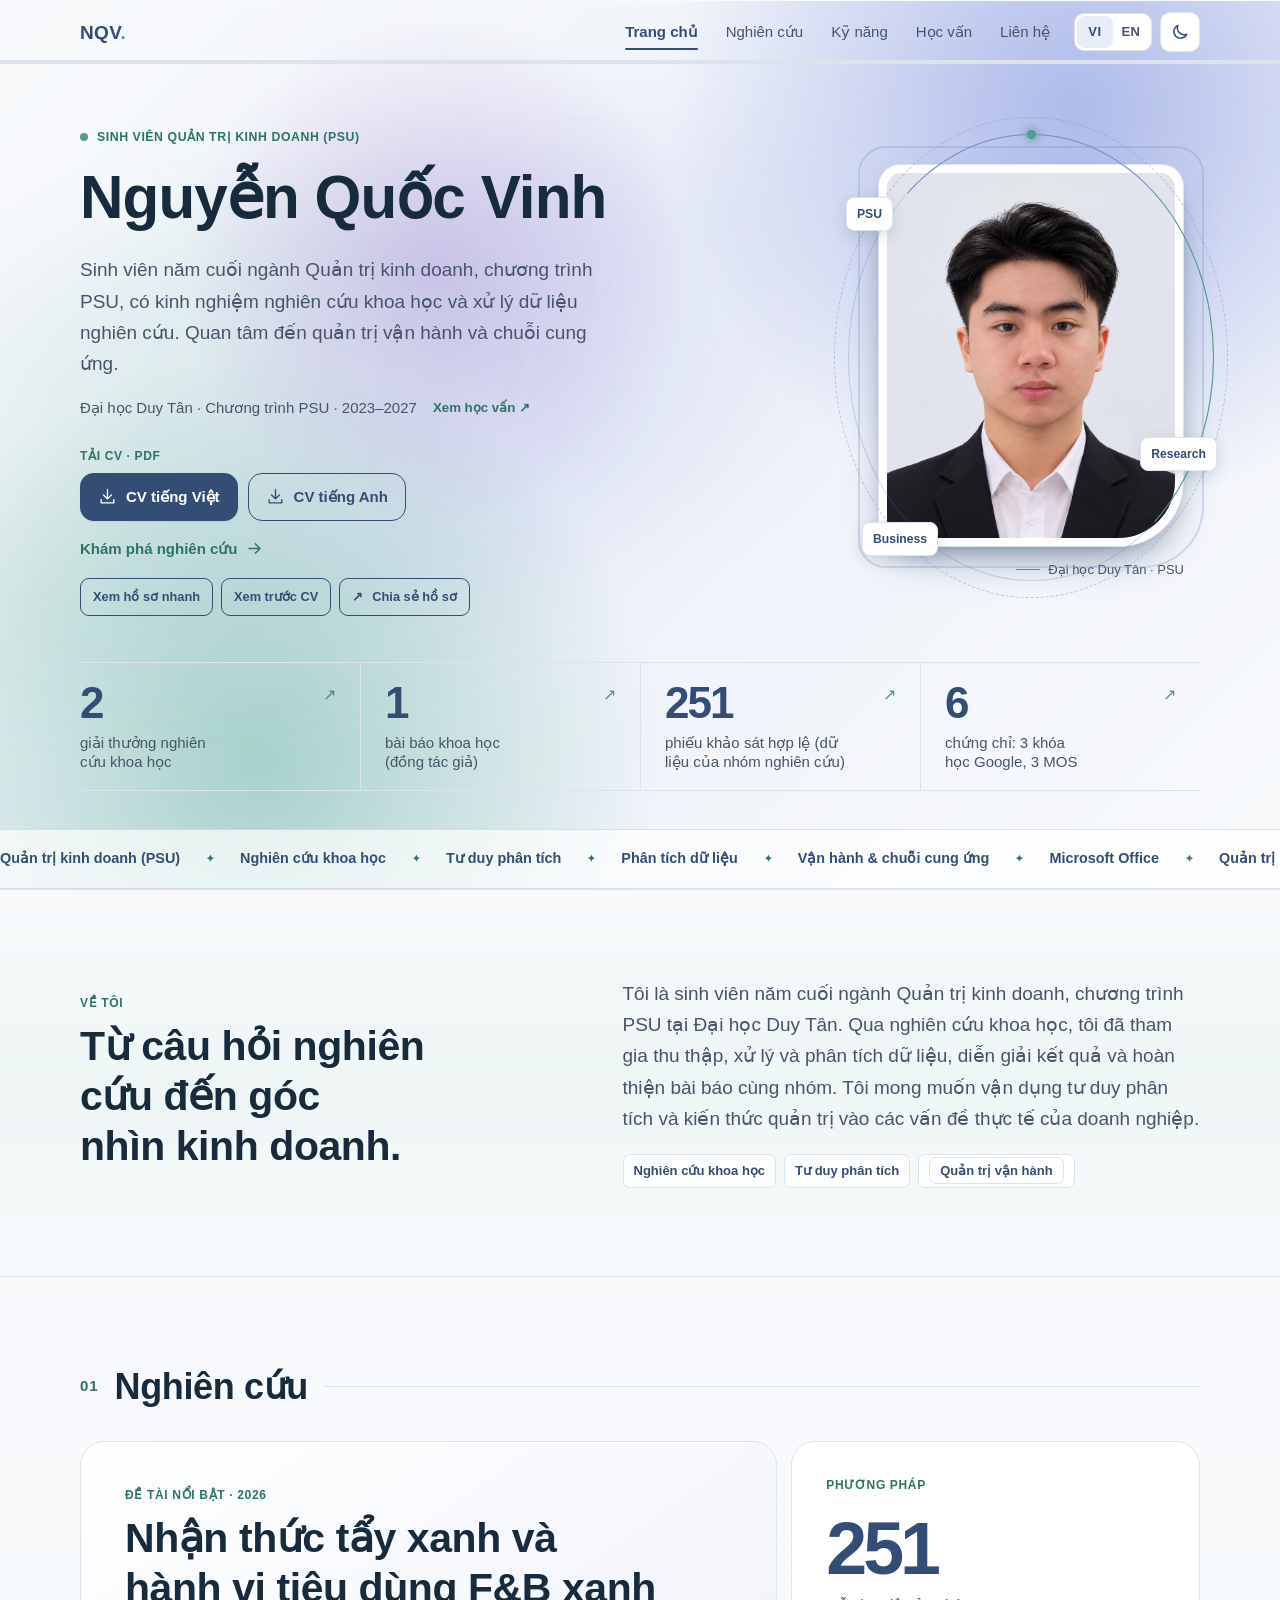
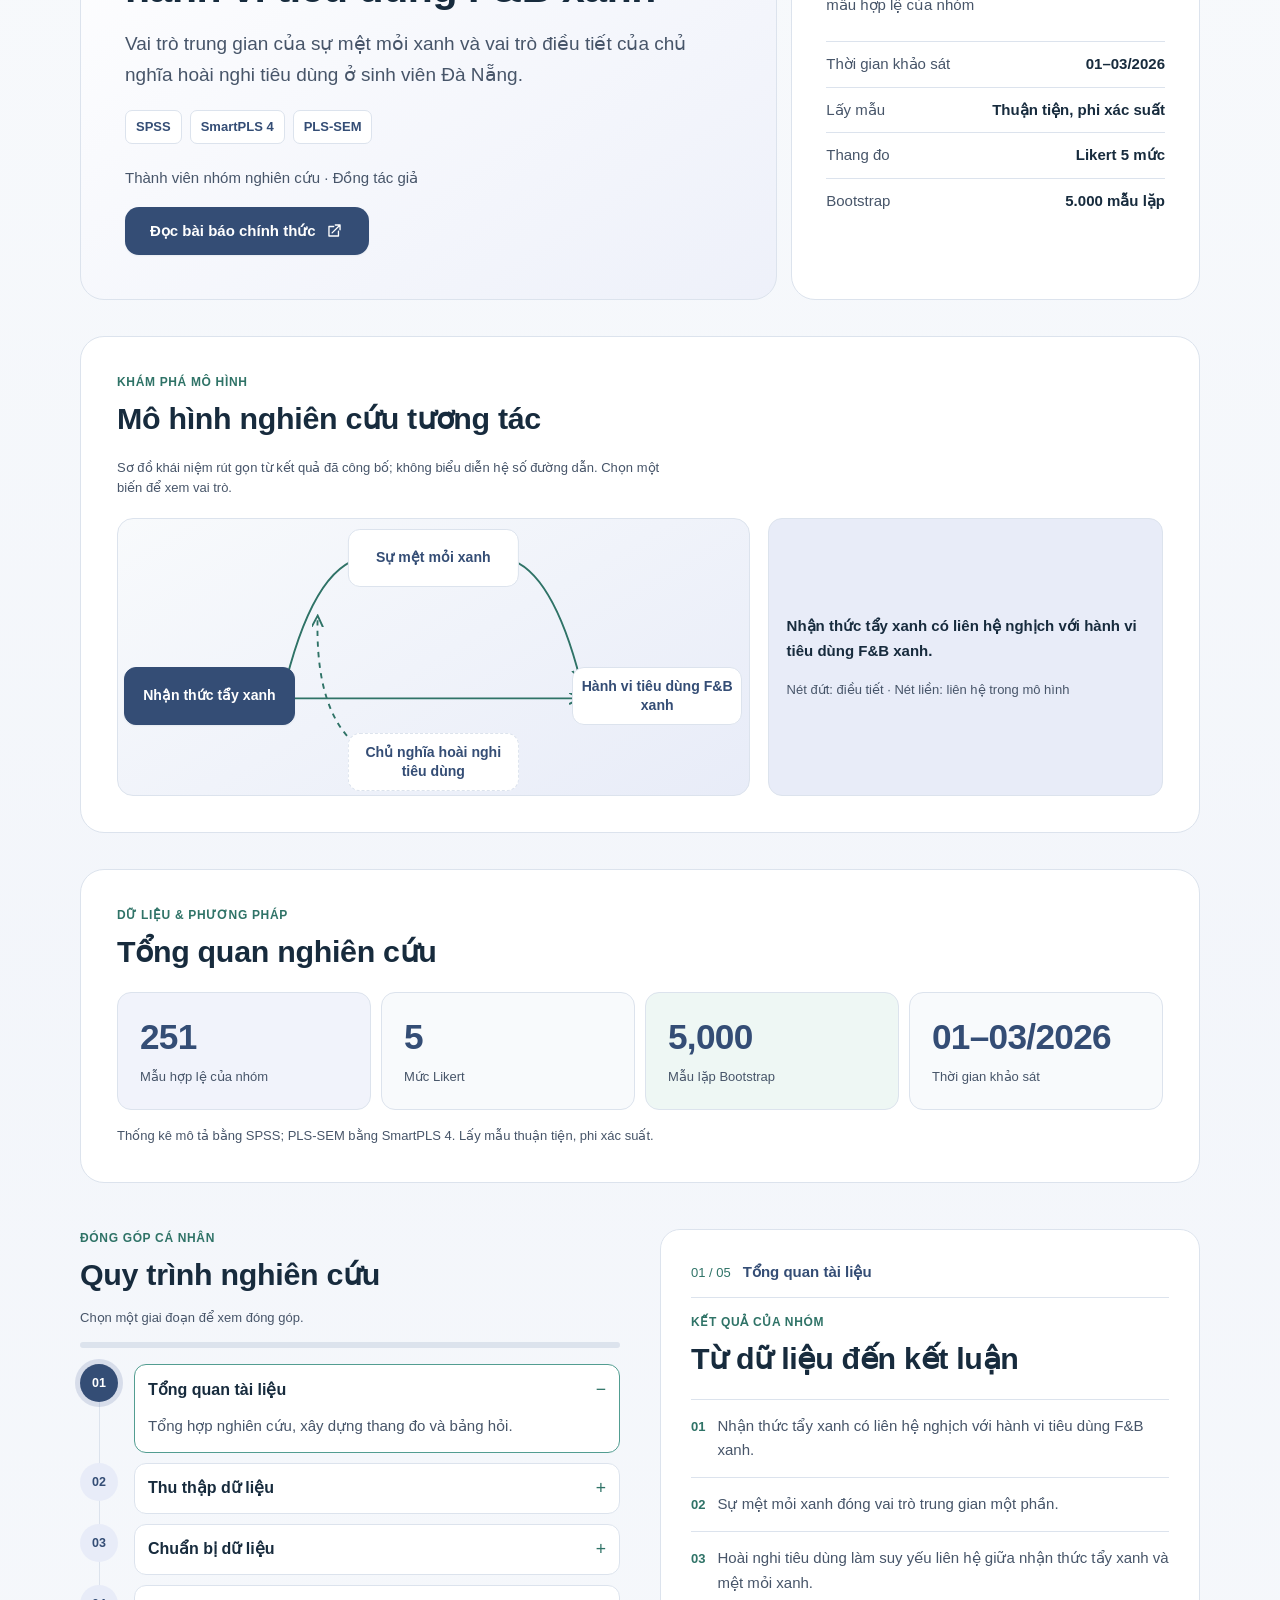
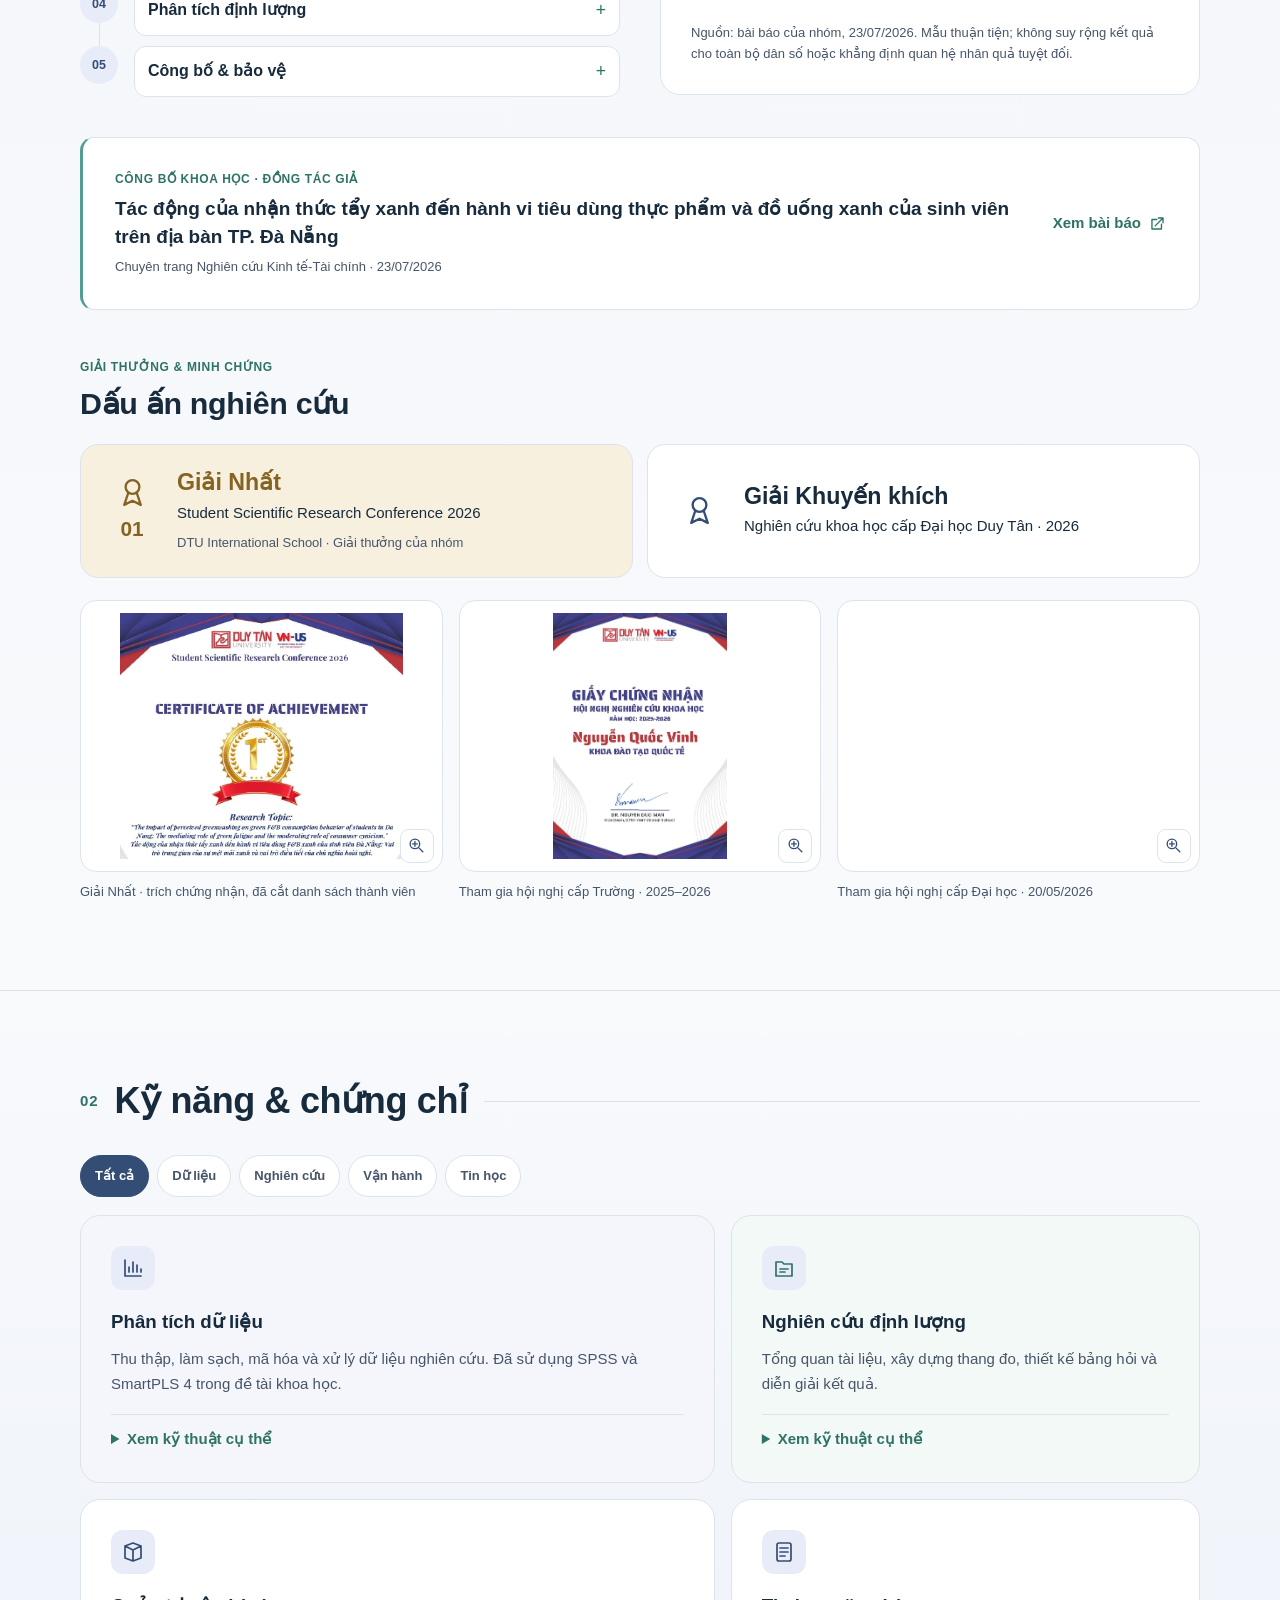
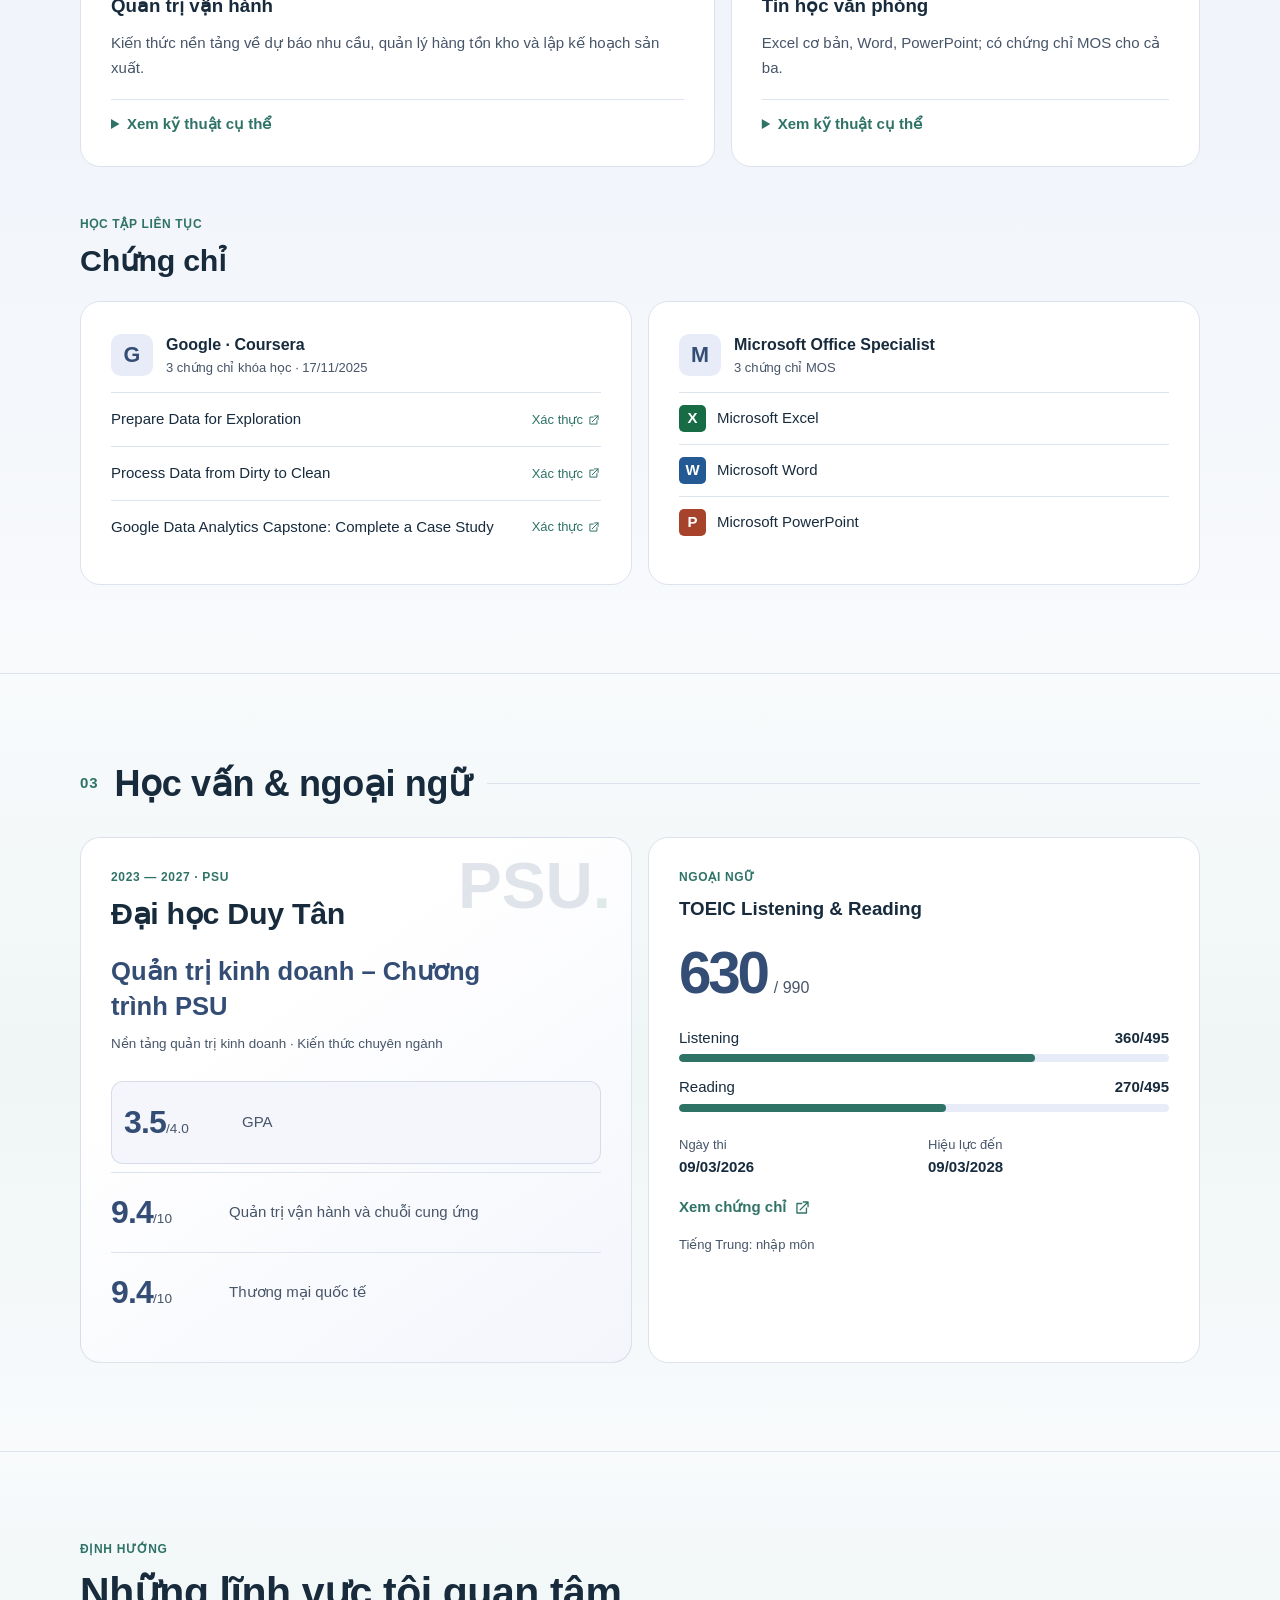
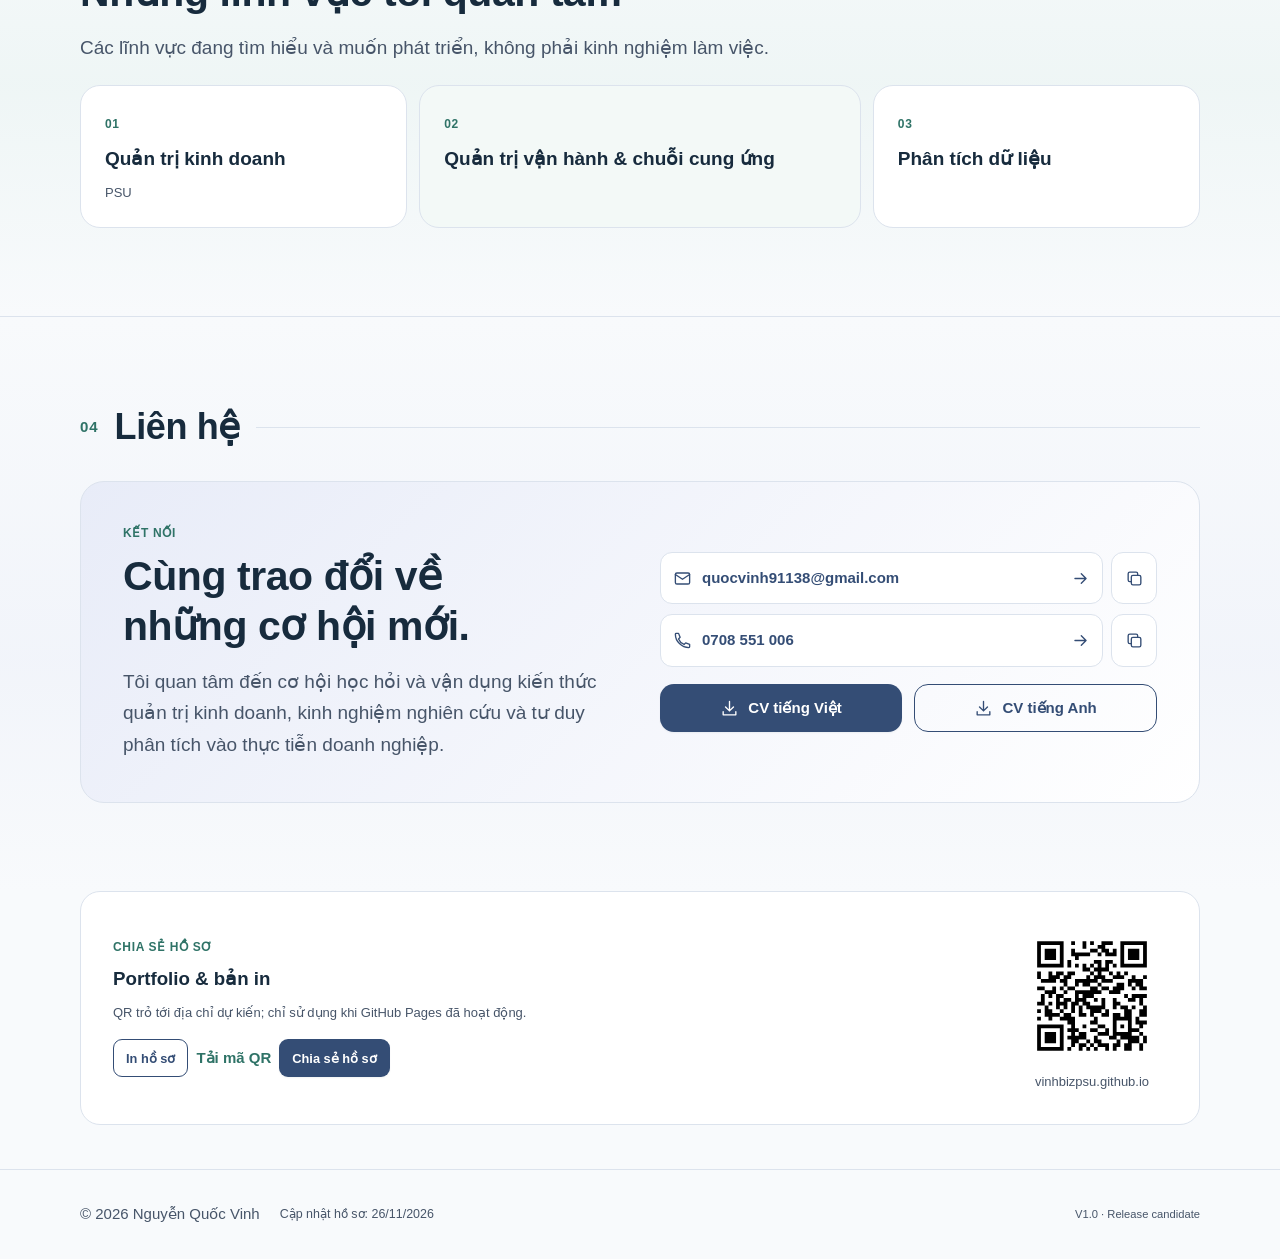
==== index.html @ 0de1edcb "Release V1.0 - Personal Portfolio" ====
<!DOCTYPE html>

<html class="no-js" data-theme="light" lang="vi">
<head>
<meta charset="utf-8"/>
<meta content="width=device-width, initial-scale=1, viewport-fit=cover" name="viewport"/>
<title>Nguyễn Quốc Vinh – Quản trị kinh doanh (PSU) | Hồ sơ năng lực</title>
<meta content="Hồ sơ năng lực của Nguyễn Quốc Vinh, sinh viên Quản trị kinh doanh (PSU) tại Đại học Duy Tân, với thành tích nghiên cứu khoa học và kinh nghiệm xử lý dữ liệu nghiên cứu." name="description"/>
<meta content="light dark" name="color-scheme"/>
<meta content="#F8FAFC" name="theme-color"/>
<link href="assets/img/favicon.svg?v=4.5" rel="icon" type="image/svg+xml"/>
<!-- URL dự kiến cho GitHub Pages. Không có tracker/analytics. -->
<!-- Đặt theme trước khi vẽ trang để tránh nháy sáng/tối -->
<script>
    (function () {
      var r = document.documentElement, t = null;
      r.className = r.className.replace('no-js', 'js');
      try { t = localStorage.getItem('nqv-theme'); } catch (e) {}
      if (t !== 'light' && t !== 'dark') {
        t = window.matchMedia && matchMedia('(prefers-color-scheme: dark)').matches ? 'dark' : 'light';
      }
      r.setAttribute('data-theme', t);
      // Motion is enabled by default; reduced motion uses a gentler visual treatment.
      r.dataset.motion='auto';
      r.dataset.motionEffective='on';
      r.dataset.motionReduced=window.matchMedia && matchMedia('(prefers-reduced-motion: reduce)').matches?'yes':'no';
    })();
  </script>
<link href="css/tokens.css?v=4.5" rel="stylesheet"/>
<link href="css/base.css?v=4.5" rel="stylesheet"/>
<link href="css/components.css?v=4.5" rel="stylesheet"/>
<link href="css/portfolio.css?v=4.5" rel="stylesheet"/>
<link href="css/interactions.css?v=4.5" rel="stylesheet"/>
<link href="css/premium.css?v=4.5" rel="stylesheet"/>
<link href="css/motion-plus.css?v=4.5" rel="stylesheet"/>
<script defer="" src="data/strings.js?v=4.5"></script>
<script defer="" src="data/premium-strings.js?v=4.5"></script>
<script defer="" src="data/polish-strings.js?v=4.5"></script><script defer="" src="data/content.js?v=4.5"></script>
<script defer="" src="js/theme.js?v=4.5"></script>
<script defer="" src="js/i18n.js?v=4.5"></script>
<script defer="" src="data/future.js?v=1.0"></script>
<script defer="" src="js/future.js?v=1.0"></script>
<script defer="" src="js/ui.js?v=4.5"></script>
<script defer="" src="js/portfolio.js?v=4.5"></script>
<script defer="" src="js/interactions.js?v=4.5"></script>
<script defer="" src="js/premium.js?v=4.5"></script>
<link href="https://vinhbizpsu.github.io/" rel="canonical"/><meta content="website" property="og:type"/><meta content="vi_VN" property="og:locale"/><meta content="en_US" property="og:locale:alternate"/><meta content="Nguyễn Quốc Vinh | Business Administration (PSU)" property="og:title"/><meta content="Sinh viên Quản trị kinh doanh (PSU) tại Đại học Duy Tân · Nghiên cứu khoa học · Hồ sơ năng lực và CV song ngữ." property="og:description"/><meta content="https://vinhbizpsu.github.io/" property="og:url"/><meta content="https://vinhbizpsu.github.io/assets/img/share-card.jpg" property="og:image"/><meta content="1200" property="og:image:width"/><meta content="630" property="og:image:height"/><meta content="Nguyễn Quốc Vinh – Portfolio Quản trị kinh doanh PSU" property="og:image:alt"/><meta content="summary_large_image" name="twitter:card"/><meta content="Nguyễn Quốc Vinh | Business Administration (PSU)" name="twitter:title"/><meta content="Hồ sơ năng lực, nghiên cứu khoa học và CV song ngữ." name="twitter:description"/><meta content="https://vinhbizpsu.github.io/assets/img/share-card.jpg" name="twitter:image"/><link href="css/main-polish.css?v=4.5" rel="stylesheet"/><script defer="" src="js/main-polish.js?v=4.5"></script><script type="application/ld+json">{"@context": "https://schema.org", "@type": "ProfilePage", "url": "https://vinhbizpsu.github.io/", "dateModified": "2026-11-26", "mainEntity": {"@type": "Person", "name": "Nguyễn Quốc Vinh", "alternateName": "Nguyen Quoc Vinh", "description": "Business Administration (PSU) student at Duy Tan University", "affiliation": {"@type": "CollegeOrUniversity", "name": "Duy Tan University"}, "image": "https://vinhbizpsu.github.io/assets/img/portrait.webp"}}</script><link href="css/final-review.css?v=4.5" rel="stylesheet"/><link href="css/future.css?v=1.0" rel="stylesheet"/></head>
<body>
<a class="skip-link" data-i18n="skip" href="#main">Chuyển đến nội dung chính</a>
<div aria-hidden="true" id="top-sentinel" style="position:absolute;top:0;left:0;width:1px;height:1px"></div>
<header class="site-header" data-site-header="">
<div class="container site-header__inner">
<a aria-label="Nguyễn Quốc Vinh – về đầu trang" class="brand" data-i18n-attr="aria-label:brand.label" href="#home">NQV<span class="brand__dot">.</span></a>
<nav aria-label="Điều hướng chính" class="site-nav" data-i18n-attr="aria-label:nav.label" data-open="false" id="site-nav">
<ul class="site-nav__list">
<li><a class="site-nav__link" data-i18n="nav.home" data-nav="home" href="#home">Trang chủ</a></li>
<li><a class="site-nav__link" data-i18n="nav.research" data-nav="research" href="#research">Nghiên cứu</a></li>
<li><a class="site-nav__link" data-i18n="nav.skills" data-nav="skills" href="#skills">Kỹ năng</a></li>
<li><a class="site-nav__link" data-i18n="nav.education" data-nav="education" href="#education">Học vấn</a></li>
<li><a class="site-nav__link" data-i18n="nav.contact" data-nav="contact" href="#contact">Liên hệ</a></li>
</ul>
</nav>
<div class="site-header__tools">
<div aria-label="Ngôn ngữ" class="seg" data-i18n-attr="aria-label:lang.label" role="group">
<button aria-label="Tiếng Việt" aria-pressed="true" class="seg__btn" data-lang="vi" lang="vi" type="button">VI</button>
<button aria-label="English" aria-pressed="false" class="seg__btn" data-lang="en" lang="en" type="button">EN</button>
</div>
<button aria-label="Giao diện tối" aria-pressed="false" class="icon-btn theme-toggle" data-i18n-attr="aria-label:theme.dark" data-theme-toggle="" type="button">
<svg aria-hidden="true" class="icon-moon" focusable="false" viewbox="0 0 24 24"><path d="M20 14.5A8 8 0 0 1 9.5 4a8 8 0 1 0 10.5 10.5z"></path></svg>
<svg aria-hidden="true" class="icon-sun" focusable="false" viewbox="0 0 24 24"><circle cx="12" cy="12" r="4"></circle><path d="M12 2v2M12 20v2M4.93 4.93l1.41 1.41M17.66 17.66l1.41 1.41M2 12h2M20 12h2M4.93 19.07l1.41-1.41M17.66 6.34l1.41-1.41"></path></svg>
</button>
<button aria-controls="site-nav" aria-expanded="false" class="icon-btn menu-btn" data-menu-toggle="" type="button">
<span aria-hidden="true" class="menu-btn__bars"></span>
<span class="visually-hidden" data-i18n="nav.menu">Menu</span>
</button>
</div>
</div>
<div aria-hidden="true" class="reading-progress"><span></span></div>
</header>
<main id="main" tabindex="-1">
<div class="intro"><div aria-hidden="true" class="ambient"><i></i><i></i><i></i><b class="ambient-ribbon"></b></div>
<section aria-labelledby="hero-title" class="hero" id="home">
<div class="container hero__grid">
<div class="hero__text">
<p class="eyebrow rise" style="--i:0"><span class="eyebrow-dot"></span><span data-i18n="hero.kicker">SINH VIÊN QUẢN TRỊ KINH DOANH (PSU)</span></p>
<h1 class="hero__title rise" data-i18n="hero.name" id="hero-title" style="--i:1">Nguyễn Quốc Vinh</h1>
<p class="hero__lead rise" data-i18n="hero.lead" style="--i:2">Sinh viên năm cuối ngành Quản trị kinh doanh, chương trình PSU, có kinh nghiệm nghiên cứu khoa học và xử lý dữ liệu nghiên cứu. Quan tâm đến quản trị vận hành và chuỗi cung ứng.</p>
<p class="hero__meta rise academic-meta" style="--i:3"><span data-i18n="hero.meta">Đại học Duy Tân · Chương trình PSU · 2023–2027</span><a class="academic-jump" data-i18n="v44.edu.jump" href="#education">Xem học vấn ↗</a></p>
<div class="hero-actions rise" id="download-cv" style="--i:4"><p class="action-label"><span data-i18n="hero.download">TẢI CV · PDF</span></p><div class="btn-row"><a class="btn btn--primary" download="" href="assets/cv/CV_VI_Nguyen-Quoc-Vinh.pdf"><svg aria-hidden="true" class="mini-icon" fill="none" stroke="currentColor" stroke-linecap="round" stroke-linejoin="round" stroke-width="1.7" viewbox="0 0 24 24"><path d="M12 3v12m-5-5 5 5 5-5M4 16v4h16v-4"></path></svg> <span data-i18n="cv.vi">CV tiếng Việt</span></a><a class="btn btn--secondary" download="" href="assets/cv/CV_EN_Nguyen-Quoc-Vinh.pdf"><svg aria-hidden="true" class="mini-icon" fill="none" stroke="currentColor" stroke-linecap="round" stroke-linejoin="round" stroke-width="1.7" viewbox="0 0 24 24"><path d="M12 3v12m-5-5 5 5 5-5M4 16v4h16v-4"></path></svg> <span data-i18n="cv.en">CV tiếng Anh</span></a></div><a class="text-link hero-research" href="#research"><span data-i18n="hero.cta.research">Khám phá nghiên cứu</span><svg aria-hidden="true" class="mini-icon" fill="none" stroke="currentColor" stroke-linecap="round" stroke-linejoin="round" stroke-width="1.7" viewbox="0 0 24 24"><path d="M5 12h14m-6-6 6 6-6 6"></path></svg></a></div><div class="v4-hero-actions"><button class="btn btn--secondary js-only" data-open="quick-dialog" type="button"><span data-i18n="v4.quick">Xem hồ sơ nhanh</span></button><button class="btn btn--secondary js-only" data-open="cv-dialog" type="button"><span data-i18n="v4.preview">Xem trước CV</span></button><button class="btn btn--secondary js-only share-trigger" data-share="" type="button"><span aria-hidden="true">↗</span> <span data-i18n="v44.share">Chia sẻ hồ sơ</span></button></div>
</div>
<figure class="hero__figure rise" style="--i:2"><div aria-hidden="true" class="portrait-decoration"><i></i><i></i><b class="frame-sweep"></b><span class="float-label float-one">PSU</span><span class="float-label float-two">Research</span><span class="float-label float-three">Business</span></div><div class="portrait-frame"><div aria-hidden="true" class="portrait-fallback">NQV<span>.</span></div><img alt="Ảnh chân dung Nguyễn Quốc Vinh" class="portrait" data-i18n-attr="alt:portrait.alt" fetchpriority="high" height="1067" src="assets/img/portrait.webp" width="800"/></div><figcaption class="portrait-caption"><span class="caption-line"></span><span data-i18n="portrait.caption">Đại học Duy Tân · PSU</span></figcaption></figure>
</div>
</section>
<section aria-label="Thành tích nổi bật" class="evidence" data-i18n-attr="aria-label:evidence.label">
<div class="container">
<ul class="evidence__list rise" style="--i:5">
<li class="evidence__item"><a class="evidence-action" href="#honors"><span class="evidence__num" data-count="2">2</span><span class="evidence__label" data-i18n="evidence.awards">giải thưởng nghiên cứu khoa học</span><span aria-hidden="true" class="stat-arrow">↗</span></a></li>
<li class="evidence__item"><a class="evidence-action" href="#publication"><span class="evidence__num" data-count="1">1</span><span class="evidence__label" data-i18n="evidence.publication">bài báo khoa học (đồng tác giả)</span><span aria-hidden="true" class="stat-arrow">↗</span></a></li>
<li class="evidence__item"><a class="evidence-action" href="#research"><span class="evidence__num" data-count="251">251</span><span class="evidence__label" data-i18n="evidence.responses">phiếu khảo sát hợp lệ (dữ liệu của nhóm nghiên cứu)</span><span aria-hidden="true" class="stat-arrow">↗</span></a></li>
<li class="evidence__item"><a class="evidence-action" href="#certificates"><span class="evidence__num" data-count="6">6</span><span class="evidence__label" data-i18n="evidence.certificates">chứng chỉ: 3 khóa học Google, 3 MOS</span><span aria-hidden="true" class="stat-arrow">↗</span></a></li>
</ul>
</div>
</section>
<div aria-label="Năng lực chuyên môn" class="marquee" data-i18n-attr="aria-label:v4.marquee.label"><div class="marquee-track"><div><span data-i18n="v4.m.biz">Quản trị kinh doanh (PSU)</span><i aria-hidden="true">✦</i><span data-i18n="v4.m.research">Nghiên cứu khoa học</span><i aria-hidden="true">✦</i><span data-i18n="v4.m.thinking">Tư duy phân tích</span><i aria-hidden="true">✦</i><span data-i18n="v4.m.data">Phân tích dữ liệu</span><i aria-hidden="true">✦</i><span data-i18n="v4.m.ops">Vận hành &amp; chuỗi cung ứng</span><i aria-hidden="true">✦</i><span data-i18n="v4.m.office">Microsoft Office</span><i aria-hidden="true">✦</i></div><div aria-hidden="true"><span data-i18n="v4.m.biz">Quản trị kinh doanh (PSU)</span><i aria-hidden="true">✦</i><span data-i18n="v4.m.research">Nghiên cứu khoa học</span><i aria-hidden="true">✦</i><span data-i18n="v4.m.thinking">Tư duy phân tích</span><i aria-hidden="true">✦</i><span data-i18n="v4.m.data">Phân tích dữ liệu</span><i aria-hidden="true">✦</i><span data-i18n="v4.m.ops">Vận hành &amp; chuỗi cung ứng</span><i aria-hidden="true">✦</i><span data-i18n="v4.m.office">Microsoft Office</span><i aria-hidden="true">✦</i></div><div aria-hidden="true"><span data-i18n="v4.m.biz">Quản trị kinh doanh (PSU)</span><i aria-hidden="true">✦</i><span data-i18n="v4.m.research">Nghiên cứu khoa học</span><i aria-hidden="true">✦</i><span data-i18n="v4.m.thinking">Tư duy phân tích</span><i aria-hidden="true">✦</i><span data-i18n="v4.m.data">Phân tích dữ liệu</span><i aria-hidden="true">✦</i><span data-i18n="v4.m.ops">Vận hành &amp; chuỗi cung ứng</span><i aria-hidden="true">✦</i><span data-i18n="v4.m.office">Microsoft Office</span><i aria-hidden="true">✦</i></div><div aria-hidden="true"><span data-i18n="v4.m.biz">Quản trị kinh doanh (PSU)</span><i aria-hidden="true">✦</i><span data-i18n="v4.m.research">Nghiên cứu khoa học</span><i aria-hidden="true">✦</i><span data-i18n="v4.m.thinking">Tư duy phân tích</span><i aria-hidden="true">✦</i><span data-i18n="v4.m.data">Phân tích dữ liệu</span><i aria-hidden="true">✦</i><span data-i18n="v4.m.ops">Vận hành &amp; chuỗi cung ứng</span><i aria-hidden="true">✦</i><span data-i18n="v4.m.office">Microsoft Office</span><i aria-hidden="true">✦</i></div><div aria-hidden="true"><span data-i18n="v4.m.biz">Quản trị kinh doanh (PSU)</span><i aria-hidden="true">✦</i><span data-i18n="v4.m.research">Nghiên cứu khoa học</span><i aria-hidden="true">✦</i><span data-i18n="v4.m.thinking">Tư duy phân tích</span><i aria-hidden="true">✦</i><span data-i18n="v4.m.data">Phân tích dữ liệu</span><i aria-hidden="true">✦</i><span data-i18n="v4.m.ops">Vận hành &amp; chuỗi cung ứng</span><i aria-hidden="true">✦</i><span data-i18n="v4.m.office">Microsoft Office</span><i aria-hidden="true">✦</i></div><div aria-hidden="true"><span data-i18n="v4.m.biz">Quản trị kinh doanh (PSU)</span><i aria-hidden="true">✦</i><span data-i18n="v4.m.research">Nghiên cứu khoa học</span><i aria-hidden="true">✦</i><span data-i18n="v4.m.thinking">Tư duy phân tích</span><i aria-hidden="true">✦</i><span data-i18n="v4.m.data">Phân tích dữ liệu</span><i aria-hidden="true">✦</i><span data-i18n="v4.m.ops">Vận hành &amp; chuỗi cung ứng</span><i aria-hidden="true">✦</i><span data-i18n="v4.m.office">Microsoft Office</span><i aria-hidden="true">✦</i></div></div></div>
</div>
<section aria-labelledby="about-title" class="section about-section" id="about"><div class="container about-grid" data-reveal=""><div><p class="kicker"><span data-i18n="about.kicker">VỀ TÔI</span></p><h2 class="editorial-title" data-i18n="about.heading" id="about-title">Từ câu hỏi nghiên cứu đến góc nhìn kinh doanh.</h2></div><div class="about-copy"><p data-i18n="about.body">Tôi là sinh viên năm cuối ngành Quản trị kinh doanh, chương trình PSU tại Đại học Duy Tân. Qua nghiên cứu khoa học, tôi đã tham gia thu thập, xử lý và phân tích dữ liệu, diễn giải kết quả và hoàn thiện bài báo cùng nhóm. Tôi mong muốn vận dụng tư duy phân tích và kiến thức quản trị vào các vấn đề thực tế của doanh nghiệp.</p><div class="inline-tags"><span data-i18n="about.tag.research">Nghiên cứu khoa học</span><span data-i18n="about.tag.thinking">Tư duy phân tích</span><span><span data-i18n="about.tag">Quản trị vận hành</span></span></div></div></div></section><section aria-labelledby="research-title" class="section" id="research"><div class="container"><div class="section__head" data-reveal=""><span aria-hidden="true" class="section__index">01</span><h2 class="section__title" data-i18n="sec.research" id="research-title">Nghiên cứu</h2></div><div class="research-lead"><article class="research-main" data-reveal="" style="--reveal-delay:0ms"><p class="kicker"><span data-i18n="research.kicker">ĐỀ TÀI NỔI BẬT · 2026</span></p><h3 class="editorial-title" data-i18n="research.title">Nhận thức tẩy xanh và hành vi tiêu dùng F&amp;B xanh</h3><p class="lead-copy" data-i18n="research.subtitle">Vai trò trung gian của sự mệt mỏi xanh và vai trò điều tiết của chủ nghĩa hoài nghi tiêu dùng ở sinh viên Đà Nẵng.</p><div class="inline-tags"><span>SPSS</span><span>SmartPLS 4</span><span>PLS-SEM</span></div><p class="role-label"><span data-i18n="research.role">Thành viên nhóm nghiên cứu · Đồng tác giả</span></p><a class="btn btn--primary" href="https://nghiencuu.tapchikinhtetaichinh.vn/tac-dong-cua-nhan-thuc-tay-xanh-den-hanh-vi-tieu-dung-thuc-pham-va-do-uong-xanh-cua-sinh-vien-tren-dia-ban-tp-da-nang-162535.html" rel="noopener noreferrer" target="_blank"><span data-i18n="research.read">Đọc bài báo chính thức</span><svg aria-hidden="true" class="mini-icon" fill="none" stroke="currentColor" stroke-linecap="round" stroke-linejoin="round" stroke-width="1.7" viewbox="0 0 24 24"><path d="M13 5h6v6m0-6L9 15m8-2v6H5V7h6"></path></svg></a></article><aside class="method-panel"><p class="kicker"><span data-i18n="method.kicker">PHƯƠNG PHÁP</span></p><div class="method-number">251<span><span data-i18n="method.sample">mẫu hợp lệ của nhóm</span></span></div><dl class="method-list"><div><dt><span data-i18n="method.1">Thời gian khảo sát</span></dt><dd>01–03/2026</dd></div><div><dt><span data-i18n="method.2">Lấy mẫu</span></dt><dd><span data-i18n="method.2v">Thuận tiện, phi xác suất</span></dd></div><div><dt><span data-i18n="method.3">Thang đo</span></dt><dd><span data-i18n="method.3v">Likert 5 mức</span></dd></div><div><dt>Bootstrap</dt><dd><span data-i18n="method.4v">5.000 mẫu lặp</span></dd></div></dl></aside></div>
<section class="premium-research" id="research-model"><div class="premium-head" data-reveal=""><p class="kicker"><span data-i18n="v4.model.k">KHÁM PHÁ MÔ HÌNH</span></p><h3 class="subheading"><span data-i18n="v4.model.t">Mô hình nghiên cứu tương tác</span></h3><p class="small-note"><span data-i18n="v4.model.note">Sơ đồ khái niệm rút gọn từ kết quả đã công bố; không biểu diễn hệ số đường dẫn. Chọn một biến để xem vai trò.</span></p></div><div class="model-layout"><div class="model-map"><svg aria-hidden="true" preserveaspectratio="none" viewbox="0 0 600 260"><defs><marker id="model-arrow" markerheight="7" markerwidth="7" orient="auto" refx="6" refy="3"><path d="M0 0L6 3L0 6" fill="none" stroke="currentColor"></path></marker></defs><g fill="none" marker-end="url(#model-arrow)" stroke="currentColor" stroke-width="1.8" vector-effect="non-scaling-stroke"><path d="M160 152 Q190 36 240 36"></path><path d="M360 36 Q410 36 440 152"></path><path d="M160 169 L440 169"></path><path d="M300 232 Q185 240 190 91" stroke-dasharray="5 5"></path></g></svg><button aria-controls="model-detail" aria-pressed="true" class="model-node model-green" data-model="green" type="button"><span data-i18n="v4.node.green">Nhận thức tẩy xanh</span></button><button aria-controls="model-detail" aria-pressed="false" class="model-node model-fatigue" data-model="fatigue" type="button"><span data-i18n="v4.node.fatigue">Sự mệt mỏi xanh</span></button><button aria-controls="model-detail" aria-pressed="false" class="model-node model-behavior" data-model="behavior" type="button"><span data-i18n="v4.node.behavior">Hành vi tiêu dùng F&amp;B xanh</span></button><button aria-controls="model-detail" aria-pressed="false" class="model-node model-skeptic" data-model="skeptic" type="button"><span data-i18n="v4.node.skeptic">Chủ nghĩa hoài nghi tiêu dùng</span></button></div><div aria-live="polite" class="model-detail" id="model-detail"><p data-model-detail="green"><span data-i18n="v4.desc.green">Nhận thức tẩy xanh có liên hệ nghịch với hành vi tiêu dùng F&amp;B xanh.</span></p><p data-model-detail="fatigue" hidden=""><span data-i18n="v4.desc.fatigue">Sự mệt mỏi xanh đóng vai trò trung gian một phần.</span></p><p data-model-detail="behavior" hidden=""><span data-i18n="v4.desc.behavior">Biến kết quả trong mô hình nghiên cứu của nhóm.</span></p><p data-model-detail="skeptic" hidden=""><span data-i18n="v4.desc.skeptic">Làm suy yếu liên hệ giữa nhận thức tẩy xanh và sự mệt mỏi xanh.</span></p><p class="small-note"><span data-i18n="v4.model.legend">Nét đứt: điều tiết · Nét liền: liên hệ trong mô hình</span></p></div></div></section><section class="research-dashboard"><p class="kicker"><span data-i18n="v4.d.k">DỮ LIỆU &amp; PHƯƠNG PHÁP</span></p><h3 class="subheading"><span data-i18n="v4.d.t">Tổng quan nghiên cứu</span></h3><div class="dashboard-grid"><div class="dashboard-tile" data-reveal="" style="--reveal-delay:0ms"><strong>251</strong><p><span data-i18n="v4.d.sample">Mẫu hợp lệ của nhóm</span></p></div><div class="dashboard-tile" data-reveal="" style="--reveal-delay:105ms"><strong>5</strong><p><span data-i18n="v4.d.scale">Mức Likert</span></p></div><div class="dashboard-tile" data-reveal="" style="--reveal-delay:210ms"><strong>5,000</strong><p><span data-i18n="v4.d.boot">Mẫu lặp Bootstrap</span></p></div><div class="dashboard-tile" data-reveal="" style="--reveal-delay:315ms"><strong>01–03/2026</strong><p><span data-i18n="v4.d.period">Thời gian khảo sát</span></p></div></div><p class="small-note"><span data-i18n="v4.d.note">Thống kê mô tả bằng SPSS; PLS-SEM bằng SmartPLS 4. Lấy mẫu thuận tiện, phi xác suất.</span></p></section><div class="research-detail" data-reveal=""><div><p class="kicker"><span data-i18n="process.kicker">ĐÓNG GÓP CÁ NHÂN</span></p><h3 class="subheading" data-i18n="process.title">Quy trình nghiên cứu</h3><p class="interaction-hint js-only" data-i18n="v3.timeline.hint">Chọn một giai đoạn để xem đóng góp.</p><div aria-hidden="true" class="timeline-rail"><i></i></div><ol class="timeline"><li><span class="step-num">01</span><div><h4 data-i18n="step.0.title">Tổng quan tài liệu</h4><p data-i18n="step.0.desc">Tổng hợp nghiên cứu, xây dựng thang đo và bảng hỏi.</p></div></li><li><span class="step-num">02</span><div><h4 data-i18n="step.1.title">Thu thập dữ liệu</h4><p data-i18n="step.1.desc">Tham gia khảo sát sinh viên tại Đà Nẵng (01–03/2026).</p></div></li><li><span class="step-num">03</span><div><h4 data-i18n="step.2.title">Chuẩn bị dữ liệu</h4><p data-i18n="step.2.desc">Làm sạch, mã hóa và rà soát bộ dữ liệu cuối cùng.</p></div></li><li><span class="step-num">04</span><div><h4 data-i18n="step.3.title">Phân tích định lượng</h4><p data-i18n="step.3.desc">Sử dụng SPSS và SmartPLS 4 trong nghiên cứu để thực hiện thống kê mô tả, đánh giá mô hình, phân tích trung gian và điều tiết.</p></div></li><li><span class="step-num">05</span><div><h4 data-i18n="step.4.title">Công bố &amp; bảo vệ</h4><p data-i18n="step.4.desc">Diễn giải kết quả, tham gia viết và chỉnh sửa bản thảo, thuyết trình và bảo vệ đề tài.</p></div></li></ol></div><div class="findings"><div class="story-status js-only"><span data-story-index="">01 / 05</span><strong data-story-title=""></strong></div><p class="kicker"><span data-i18n="findings.kicker">KẾT QUẢ CỦA NHÓM</span></p><h3 class="subheading" data-i18n="findings.title">Từ dữ liệu đến kết luận</h3><div class="finding"><span>01</span><p data-i18n="finding.1">Nhận thức tẩy xanh có liên hệ nghịch với hành vi tiêu dùng F&amp;B xanh.</p></div><div class="finding"><span>02</span><p data-i18n="finding.2">Sự mệt mỏi xanh đóng vai trò trung gian một phần.</p></div><div class="finding"><span>03</span><p data-i18n="finding.3">Hoài nghi tiêu dùng làm suy yếu liên hệ giữa nhận thức tẩy xanh và mệt mỏi xanh.</p></div><p class="small-note"><span data-i18n="finding.note">Nguồn: bài báo của nhóm, 23/07/2026. Mẫu thuận tiện; không suy rộng kết quả cho toàn bộ dân số hoặc khẳng định quan hệ nhân quả tuyệt đối.</span></p></div></div>
<article class="publication" data-reveal="" id="publication"><div><p class="kicker"><span data-i18n="pub.kicker">CÔNG BỐ KHOA HỌC · ĐỒNG TÁC GIẢ</span></p><h3 data-i18n="pub.title">Tác động của nhận thức tẩy xanh đến hành vi tiêu dùng thực phẩm và đồ uống xanh của sinh viên trên địa bàn TP. Đà Nẵng</h3><p class="small-note">Chuyên trang Nghiên cứu Kinh tế-Tài chính · 23/07/2026</p></div><a class="text-link" href="https://nghiencuu.tapchikinhtetaichinh.vn/tac-dong-cua-nhan-thuc-tay-xanh-den-hanh-vi-tieu-dung-thuc-pham-va-do-uong-xanh-cua-sinh-vien-tren-dia-ban-tp-da-nang-162535.html" rel="noopener noreferrer" target="_blank"><span data-i18n="pub.read">Xem bài báo</span><svg aria-hidden="true" class="mini-icon" fill="none" stroke="currentColor" stroke-linecap="round" stroke-linejoin="round" stroke-width="1.7" viewbox="0 0 24 24"><path d="M13 5h6v6m0-6L9 15m8-2v6H5V7h6"></path></svg></a></article>
<div class="honors" id="honors"><p class="kicker"><span data-i18n="honors.kicker">GIẢI THƯỞNG &amp; MINH CHỨNG</span></p><h3 class="subheading" data-i18n="honors.title">Dấu ấn nghiên cứu</h3><div class="honor-grid"><article class="honor-first" data-reveal="" style="--reveal-delay:0ms"><div class="award-mark"><svg aria-hidden="true" class="mini-icon" fill="none" stroke="currentColor" stroke-linecap="round" stroke-linejoin="round" stroke-width="1.7" viewbox="0 0 24 24"><circle cx="12" cy="8" r="5"></circle><path d="m9 12-3 9 6-3 6 3-3-9"></path></svg><span>01</span></div><div><h4 data-i18n="award.first">Giải Nhất</h4><p>Student Scientific Research Conference 2026</p><p class="small-note">DTU International School · <span data-i18n="award.team">Giải thưởng của nhóm</span></p></div></article><article class="honor-second" data-reveal="" style="--reveal-delay:105ms"><div class="award-mark secondary-mark"><svg aria-hidden="true" class="mini-icon" fill="none" stroke="currentColor" stroke-linecap="round" stroke-linejoin="round" stroke-width="1.7" viewbox="0 0 24 24"><circle cx="12" cy="8" r="5"></circle><path d="m9 12-3 9 6-3 6 3-3-9"></path></svg></div><div><h4 data-i18n="award.second">Giải Khuyến khích</h4><p data-i18n="award.second.desc">Nghiên cứu khoa học cấp Đại học Duy Tân · 2026</p></div></article></div><div class="gallery"><figure class="evidence-photo" data-reveal="" style="--reveal-delay:0ms"><a class="photo-link" data-i18n-attr="aria-label:photo.first.alt" data-photo="" href="assets/img/first-prize-excerpt.webp"><img alt="Trích giấy chứng nhận Giải Nhất của nhóm" data-i18n-attr="alt:photo.first.alt" decoding="async" loading="lazy" src="assets/img/first-prize-excerpt.webp"/><span class="photo-zoom"><svg aria-hidden="true" class="mini-icon" fill="none" stroke="currentColor" stroke-linecap="round" stroke-linejoin="round" stroke-width="1.7" viewbox="0 0 24 24"><circle cx="10" cy="10" r="6"></circle><path d="m15 15 5 5M7 10h6m-3-3v6"></path></svg></span></a><figcaption><span data-i18n="photo.first.caption">Giải Nhất · trích chứng nhận, đã cắt danh sách thành viên</span></figcaption></figure><figure class="evidence-photo" data-reveal="" style="--reveal-delay:105ms"><a class="photo-link" data-i18n-attr="aria-label:photo.school.alt" data-photo="" href="assets/img/research-school.webp"><img alt="Chứng nhận cá nhân tham gia hội nghị NCKH cấp Trường" data-i18n-attr="alt:photo.school.alt" decoding="async" loading="lazy" src="assets/img/research-school.webp"/><span class="photo-zoom"><svg aria-hidden="true" class="mini-icon" fill="none" stroke="currentColor" stroke-linecap="round" stroke-linejoin="round" stroke-width="1.7" viewbox="0 0 24 24"><circle cx="10" cy="10" r="6"></circle><path d="m15 15 5 5M7 10h6m-3-3v6"></path></svg></span></a><figcaption><span data-i18n="photo.school.caption">Tham gia hội nghị cấp Trường · 2025–2026</span></figcaption></figure><figure class="evidence-photo" data-reveal="" style="--reveal-delay:210ms"><a class="photo-link" data-i18n-attr="aria-label:photo.dtu.alt" data-photo="" href="assets/img/research-dtu.webp"><img alt="Chứng nhận tham gia hội nghị cấp Đại học Duy Tân" data-i18n-attr="alt:photo.dtu.alt" decoding="async" loading="lazy" src="assets/img/research-dtu.webp"/><span class="photo-zoom"><svg aria-hidden="true" class="mini-icon" fill="none" stroke="currentColor" stroke-linecap="round" stroke-linejoin="round" stroke-width="1.7" viewbox="0 0 24 24"><circle cx="10" cy="10" r="6"></circle><path d="m15 15 5 5M7 10h6m-3-3v6"></path></svg></span></a><figcaption><span data-i18n="photo.dtu.caption">Tham gia hội nghị cấp Đại học · 20/05/2026</span></figcaption></figure></div><section class="future-section" data-future-group="awards" hidden aria-labelledby="future-awards-title"><h2 class="subheading future-heading" id="future-awards-title" data-future-heading></h2><div class="future-grid"></div></section></div></div></section><section aria-labelledby="skills-title" class="section" id="skills"><div class="container"><div class="section__head" data-reveal=""><span aria-hidden="true" class="section__index">02</span><h2 class="section__title" data-i18n="sec.skills" id="skills-title">Kỹ năng &amp; chứng chỉ</h2></div><div aria-label="Lọc kỹ năng" class="skill-filters js-only" data-i18n-attr="aria-label:v3.filter.label" role="group"><button aria-pressed="true" data-filter="all" data-i18n="v3.filter.all" type="button">Tất cả</button><button aria-pressed="false" data-filter="data" data-i18n="v3.filter.data" type="button">Dữ liệu</button><button aria-pressed="false" data-filter="research" data-i18n="v3.filter.research" type="button">Nghiên cứu</button><button aria-pressed="false" data-filter="business" data-i18n="v3.filter.business" type="button">Vận hành</button><button aria-pressed="false" data-filter="office" data-i18n="v3.filter.office" type="button">Tin học</button></div><div class="skills-grid"><article class="skill-card" data-reveal="" data-skill="data" style="--reveal-delay:0ms"><div class="skill-icon"><svg aria-hidden="true" class="mini-icon" fill="none" stroke="currentColor" stroke-linecap="round" stroke-linejoin="round" stroke-width="1.7" viewbox="0 0 24 24"><path d="M4 20V4m0 16h16M8 16v-5m4 5V6m4 10v-7m4 7v-3"></path></svg></div><h3 data-i18n="skill.0.title">Phân tích dữ liệu</h3><p data-i18n="skill.0.body">Thu thập, làm sạch, mã hóa và xử lý dữ liệu nghiên cứu. Đã sử dụng SPSS và SmartPLS 4 trong đề tài khoa học.</p><details><summary><span data-i18n="skill.detail">Xem kỹ thuật cụ thể</span></summary><p data-i18n="skill.0.detail">Các kỹ thuật đã thực hiện trong nghiên cứu: thống kê mô tả (SPSS); PLS-SEM, Outer Loadings, Cronbach’s Alpha, Composite Reliability, AVE, HTMT, VIF, Bootstrapping, R², f², Q², trung gian và điều tiết (SmartPLS 4).</p></details></article><article class="skill-card" data-reveal="" data-skill="research" style="--reveal-delay:105ms"><div class="skill-icon"><svg aria-hidden="true" class="mini-icon" fill="none" stroke="currentColor" stroke-linecap="round" stroke-linejoin="round" stroke-width="1.7" viewbox="0 0 24 24"><path d="M4 6h6l2 2h8v12H4zM8 13h8m-8 3h5"></path></svg></div><h3 data-i18n="skill.1.title">Nghiên cứu định lượng</h3><p data-i18n="skill.1.body">Tổng quan tài liệu, xây dựng thang đo, thiết kế bảng hỏi và diễn giải kết quả.</p><details><summary><span data-i18n="skill.detail">Xem kỹ thuật cụ thể</span></summary><p data-i18n="skill.1.detail">Thu thập, làm sạch, mã hóa, rà soát dữ liệu; viết báo cáo, thuyết trình và bảo vệ đề tài.</p></details></article><article class="skill-card" data-reveal="" data-skill="business" style="--reveal-delay:210ms"><div class="skill-icon"><svg aria-hidden="true" class="mini-icon" fill="none" stroke="currentColor" stroke-linecap="round" stroke-linejoin="round" stroke-width="1.7" viewbox="0 0 24 24"><path d="M4 6l8-3 8 3v12l-8 3-8-3zM4 6l8 4 8-4M12 10v11"></path></svg></div><h3 data-i18n="skill.2.title">Quản trị vận hành</h3><p data-i18n="skill.2.body">Kiến thức nền tảng về dự báo nhu cầu, quản lý hàng tồn kho và lập kế hoạch sản xuất.</p><details><summary><span data-i18n="skill.detail">Xem kỹ thuật cụ thể</span></summary><p data-i18n="skill.2.detail">Quy hoạch tuyến tính và bài toán vận tải.</p></details></article><article class="skill-card" data-reveal="" data-skill="office" style="--reveal-delay:315ms"><div class="skill-icon"><svg aria-hidden="true" class="mini-icon" fill="none" stroke="currentColor" stroke-linecap="round" stroke-linejoin="round" stroke-width="1.7" viewbox="0 0 24 24"><rect height="18" rx="2" width="14" x="5" y="3"></rect><path d="M8 8h8M8 12h8m-8 4h5"></path></svg></div><h3 data-i18n="skill.3.title">Tin học văn phòng</h3><p data-i18n="skill.3.body">Excel cơ bản, Word, PowerPoint; có chứng chỉ MOS cho cả ba.</p><details><summary><span data-i18n="skill.detail">Xem kỹ thuật cụ thể</span></summary><p data-i18n="skill.3.detail">SUM, AVERAGE, MIN, MAX, IF, AND, OR; Sort &amp; Filter, Conditional Formatting.</p></details></article></div><div class="cert-section" data-reveal="" id="certificates"><p class="kicker"><span data-i18n="cert.kicker">HỌC TẬP LIÊN TỤC</span></p><h3 class="subheading" data-i18n="cert.title">Chứng chỉ</h3><div class="cert-grid"><article class="cert-panel" data-reveal="" style="--reveal-delay:0ms"><div class="cert-brand"><span class="brand-tile google-tile">G</span><div><h4>Google · Coursera</h4><p class="small-note"><span data-i18n="cert.google">3 chứng chỉ khóa học · 17/11/2025</span></p></div></div><ul class="cert-list"><li><span>Prepare Data for Exploration</span><a aria-label="Verify Prepare Data for Exploration" href="https://coursera.org/verify/0BK9XWOE65WF" rel="noopener noreferrer" target="_blank"><span data-i18n="cert.verify">Xác thực</span><svg aria-hidden="true" class="mini-icon" fill="none" stroke="currentColor" stroke-linecap="round" stroke-linejoin="round" stroke-width="1.7" viewbox="0 0 24 24"><path d="M13 5h6v6m0-6L9 15m8-2v6H5V7h6"></path></svg></a></li><li><span>Process Data from Dirty to Clean</span><a aria-label="Verify Process Data from Dirty to Clean" href="https://coursera.org/verify/88UKC4UZXIUZ" rel="noopener noreferrer" target="_blank"><span data-i18n="cert.verify">Xác thực</span><svg aria-hidden="true" class="mini-icon" fill="none" stroke="currentColor" stroke-linecap="round" stroke-linejoin="round" stroke-width="1.7" viewbox="0 0 24 24"><path d="M13 5h6v6m0-6L9 15m8-2v6H5V7h6"></path></svg></a></li><li><span>Google Data Analytics Capstone: Complete a Case Study</span><a aria-label="Verify Google Data Analytics Capstone: Complete a Case Study" href="https://coursera.org/verify/P7C0MKGSFAR1" rel="noopener noreferrer" target="_blank"><span data-i18n="cert.verify">Xác thực</span><svg aria-hidden="true" class="mini-icon" fill="none" stroke="currentColor" stroke-linecap="round" stroke-linejoin="round" stroke-width="1.7" viewbox="0 0 24 24"><path d="M13 5h6v6m0-6L9 15m8-2v6H5V7h6"></path></svg></a></li></ul></article><article class="cert-panel" data-reveal="" style="--reveal-delay:105ms"><div class="cert-brand"><span class="brand-tile mos-tile">M</span><div><h4>Microsoft Office Specialist</h4><p class="small-note"><span data-i18n="cert.mos">3 chứng chỉ MOS</span></p></div></div><ul class="mos-list"><li><span class="office-letter excel">X</span> Microsoft Excel</li><li><span class="office-letter word">W</span> Microsoft Word</li><li><span class="office-letter ppt">P</span> Microsoft PowerPoint</li></ul></article></div><section class="future-section" data-future-group="certifications" hidden aria-labelledby="future-certifications-title"><h2 class="subheading future-heading" id="future-certifications-title" data-future-heading></h2><div class="future-grid"></div></section></div></div></section><section aria-labelledby="education-title" class="section" id="education"><div class="container"><div class="section__head" data-reveal=""><span aria-hidden="true" class="section__index">03</span><h2 class="section__title" data-i18n="sec.education" id="education-title">Học vấn &amp; ngoại ngữ</h2></div><div class="education-grid"><article class="education-card academic-feature" data-reveal="" style="--reveal-delay:0ms"><div aria-hidden="true" class="academic-mark">PSU<span>.</span></div><p class="kicker">2023 — 2027 · PSU</p><h3 class="subheading" data-i18n="edu.school">Đại học Duy Tân</h3><p class="lead-copy academic-program" data-i18n="edu.program">Quản trị kinh doanh – Chương trình PSU</p><p class="academic-note" data-i18n="v44.edu.note">Nền tảng quản trị kinh doanh · Kiến thức chuyên ngành</p><div class="grade-list"><div><strong>3.5<small>/4.0</small></strong><span>GPA</span></div><div><strong>9.4<small>/10</small></strong><span data-i18n="edu.ops">Quản trị vận hành và chuỗi cung ứng</span></div><div><strong>9.4<small>/10</small></strong><span data-i18n="edu.trade">Thương mại quốc tế</span></div></div></article><article class="toeic-card" data-reveal="" style="--reveal-delay:105ms"><p class="kicker"><span data-i18n="toeic.kicker">NGOẠI NGỮ</span></p><h3>TOEIC Listening &amp; Reading</h3><div class="toeic-score"><strong data-toeic="total">630</strong><span>/ 990</span></div><div class="score-rows"><div><span>Listening</span><strong><span data-toeic="listening">360</span>/495</strong><progress aria-label="Listening" data-toeic-bar="listening" max="495" value="360"></progress></div><div><span>Reading</span><strong><span data-toeic="reading">270</span>/495</strong><progress aria-label="Reading" data-toeic-bar="reading" max="495" value="270"></progress></div></div><div class="score-dates"><div><span data-i18n="toeic.date">Ngày thi</span><time data-toeic-date="testDate" datetime="2026-03-09">09/03/2026</time></div><div><span data-i18n="toeic.valid">Hiệu lực đến</span><time data-toeic-date="validUntil" datetime="2028-03-09">09/03/2028</time></div></div><a class="text-link" data-i18n-attr="aria-label:toeic.photo" data-photo="" data-toeic-image="" href="assets/img/toeic-public.webp"><span data-i18n="toeic.view">Xem chứng chỉ</span><svg aria-hidden="true" class="mini-icon" fill="none" stroke="currentColor" stroke-linecap="round" stroke-linejoin="round" stroke-width="1.7" viewbox="0 0 24 24"><path d="M13 5h6v6m0-6L9 15m8-2v6H5V7h6"></path></svg></a><p class="small-note language-note" data-i18n="edu.chinese">Tiếng Trung: nhập môn</p></article></div></div></section><section class="section" id="future-career" hidden aria-label="Experience and projects"><div class="container"><section class="future-section" data-future-group="experience" hidden aria-labelledby="future-experience-title"><h2 class="subheading future-heading" id="future-experience-title" data-future-heading></h2><div class="future-grid"></div></section><section class="future-section" data-future-group="projects" hidden aria-labelledby="future-projects-title"><h2 class="subheading future-heading" id="future-projects-title" data-future-heading></h2><div class="future-grid"></div></section></div></section><section class="section career-section" id="interests"><div class="container"><p class="kicker"><span data-i18n="v4.c.k">ĐỊNH HƯỚNG</span></p><h2 class="editorial-title"><span data-i18n="v4.c.t">Những lĩnh vực tôi quan tâm</span></h2><p class="lead-copy"><span data-i18n="v4.c.note">Các lĩnh vực đang tìm hiểu và muốn phát triển, không phải kinh nghiệm làm việc.</span></p><div class="career-grid"><div class="career-tile" data-reveal="" style="--reveal-delay:0ms"><span class="kicker">01</span><h4><span data-i18n="v4.c.biz">Quản trị kinh doanh</span></h4><p class="small-note">PSU</p></div><div class="career-tile" data-reveal="" style="--reveal-delay:105ms"><span class="kicker">02</span><h4><span data-i18n="v4.c.ops">Quản trị vận hành &amp; chuỗi cung ứng</span></h4></div><div class="career-tile" data-reveal="" style="--reveal-delay:210ms"><span class="kicker">03</span><h4><span data-i18n="v4.c.data">Phân tích dữ liệu</span></h4></div></div></section><section aria-labelledby="contact-title" class="section" id="contact"><div class="container"><div class="section__head" data-reveal=""><span aria-hidden="true" class="section__index">04</span><h2 class="section__title" data-i18n="sec.contact" id="contact-title">Liên hệ</h2></div><div class="contact-panel" data-reveal=""><div><p class="kicker"><span data-i18n="contact.kicker">KẾT NỐI</span></p><h3 class="editorial-title" data-i18n="contact.heading">Cùng trao đổi về những cơ hội mới.</h3><p class="lead-copy" data-i18n="contact.copy">Tôi quan tâm đến cơ hội học hỏi và vận dụng kiến thức quản trị kinh doanh, kinh nghiệm nghiên cứu và tư duy phân tích vào thực tiễn doanh nghiệp.</p></div><div class="contact-links"><div class="contact-row"><a href="mailto:quocvinh91138@gmail.com"><svg aria-hidden="true" class="mini-icon" fill="none" stroke="currentColor" stroke-linecap="round" stroke-linejoin="round" stroke-width="1.7" viewbox="0 0 24 24"><rect height="14" rx="2" width="18" x="3" y="5"></rect><path d="m3 7 9 6 9-6"></path></svg><span>quocvinh91138@gmail.com</span><svg aria-hidden="true" class="mini-icon" fill="none" stroke="currentColor" stroke-linecap="round" stroke-linejoin="round" stroke-width="1.7" viewbox="0 0 24 24"><path d="M5 12h14m-6-6 6 6-6 6"></path></svg></a><button class="copy-btn js-only" data-copy="email" data-i18n-attr="aria-label:v3.copy.email;title:v3.copy.email" type="button"><svg aria-hidden="true" class="mini-icon" fill="none" stroke="currentColor" stroke-width="1.7" viewbox="0 0 24 24"><rect height="12" rx="2" width="12" x="8" y="8"></rect><path d="M16 8V6a2 2 0 0 0-2-2H6a2 2 0 0 0-2 2v8a2 2 0 0 0 2 2h2"></path></svg><span class="visually-hidden" data-i18n="v3.copy.email">Sao chép</span></button></div><div class="contact-row"><a href="tel:+84708551006"><svg aria-hidden="true" class="mini-icon" fill="none" stroke="currentColor" stroke-linecap="round" stroke-linejoin="round" stroke-width="1.7" viewbox="0 0 24 24"><path d="M7 3H4a1 1 0 0 0-1 1c0 9 8 17 17 17a1 1 0 0 0 1-1v-3l-5-2-2 2a13 13 0 0 1-7-7l2-2z"></path></svg><span>0708 551 006</span><svg aria-hidden="true" class="mini-icon" fill="none" stroke="currentColor" stroke-linecap="round" stroke-linejoin="round" stroke-width="1.7" viewbox="0 0 24 24"><path d="M5 12h14m-6-6 6 6-6 6"></path></svg></a><button class="copy-btn js-only" data-copy="phone" data-i18n-attr="aria-label:v3.copy.phone;title:v3.copy.phone" type="button"><svg aria-hidden="true" class="mini-icon" fill="none" stroke="currentColor" stroke-width="1.7" viewbox="0 0 24 24"><rect height="12" rx="2" width="12" x="8" y="8"></rect><path d="M16 8V6a2 2 0 0 0-2-2H6a2 2 0 0 0-2 2v8a2 2 0 0 0 2 2h2"></path></svg><span class="visually-hidden" data-i18n="v3.copy.phone">Sao chép</span></button></div><div class="btn-row"><a class="btn btn--primary" download="" href="assets/cv/CV_VI_Nguyen-Quoc-Vinh.pdf"><svg aria-hidden="true" class="mini-icon" fill="none" stroke="currentColor" stroke-linecap="round" stroke-linejoin="round" stroke-width="1.7" viewbox="0 0 24 24"><path d="M12 3v12m-5-5 5 5 5-5M4 16v4h16v-4"></path></svg><span data-i18n="cv.vi">CV tiếng Việt</span></a><a class="btn btn--secondary" download="" href="assets/cv/CV_EN_Nguyen-Quoc-Vinh.pdf"><svg aria-hidden="true" class="mini-icon" fill="none" stroke="currentColor" stroke-linecap="round" stroke-linejoin="round" stroke-width="1.7" viewbox="0 0 24 24"><path d="M12 3v12m-5-5 5 5 5-5M4 16v4h16v-4"></path></svg><span data-i18n="cv.en">CV tiếng Anh</span></a></div></div></div></div></section> <div class="container"><div class="v4-share" data-reveal=""><div><p class="kicker"><span data-i18n="v4.share.k">CHIA SẺ HỒ SƠ</span></p><h3><span data-i18n="v4.share.t">Portfolio &amp; bản in</span></h3><p class="small-note"><span data-i18n="v4.qr.note">QR trỏ tới địa chỉ dự kiến; chỉ sử dụng khi GitHub Pages đã hoạt động.</span></p><div class="v4-hero-actions"><button class="btn btn--secondary js-only" data-print="" type="button"><span data-i18n="v4.print">In hồ sơ</span></button><a class="text-link" download="Portfolio-QR.svg" href="assets/img/portfolio-qr.svg"><span data-i18n="v4.qr.download">Tải mã QR</span></a><button class="btn btn--primary js-only share-trigger" data-share="" type="button"><span data-i18n="v44.share">Chia sẻ hồ sơ</span></button></div></div><figure class="qr-figure"><img alt="QR: https://vinhbizpsu.github.io/" height="144" loading="lazy" src="assets/img/portfolio-qr.svg" width="144"/><figcaption class="small-note">vinhbizpsu.github.io</figcaption></figure></div></div>
</main>
<nav aria-label="Liên hệ nhanh" class="mobile-contact" data-i18n-attr="aria-label:v45.contact.label">
<a class="mobile-contact__email" href="mailto:quocvinh91138@gmail.com"><svg aria-hidden="true" fill="none" stroke="currentColor" stroke-linecap="round" stroke-linejoin="round" stroke-width="1.8" viewbox="0 0 24 24"><rect height="14" rx="2" width="18" x="3" y="5"></rect><path d="m3 7 9 6 9-6"></path></svg><span data-i18n="v45.email">Gửi email</span></a>
<a class="mobile-contact__phone" href="tel:+84708551006"><svg aria-hidden="true" fill="none" stroke="currentColor" stroke-linecap="round" stroke-linejoin="round" stroke-width="1.8" viewbox="0 0 24 24"><path d="M7 3H4a1 1 0 0 0-1 1c0 9 8 17 17 17a1 1 0 0 0 1-1v-3l-5-2-2 2a13 13 0 0 1-7-7l2-2z"></path></svg><span data-i18n="v45.phone">Gọi điện</span></a>
<a class="mobile-contact__cv" href="#download-cv"><svg aria-hidden="true" fill="none" stroke="currentColor" stroke-linecap="round" stroke-linejoin="round" stroke-width="1.8" viewbox="0 0 24 24"><path d="M12 3v12m-5-5 5 5 5-5M4 16v4h16v-4"></path></svg><span data-i18n="v45.cv">Tải CV</span></a>
</nav>
<a aria-label="Về đầu trang" class="back-top js-only" data-i18n-attr="aria-label:v3.top;title:v3.top" hidden="" href="#home"><svg aria-hidden="true" class="mini-icon" fill="none" stroke="currentColor" stroke-width="2" viewbox="0 0 24 24"><path d="m5 14 7-7 7 7M12 7v13"></path></svg></a><div aria-live="polite" class="copy-toast" role="status"></div>
<footer class="site-footer">
<div class="container"><p data-i18n="footer.text">© 2026 Nguyễn Quốc Vinh</p><p class="profile-updated"><span data-i18n="v44.updated">Cập nhật hồ sơ:</span> <time data-profile-date="" datetime="2026-11-26">26/11/2026</time></p><span class="build-label">V1.0 · Release candidate</span></div>
</footer>
<dialog aria-labelledby="photo-title" class="photo-dialog" id="photo-dialog"><div class="dialog-header"><h2 id="photo-title"></h2><button aria-label="Đóng" class="icon-btn" data-i18n-attr="aria-label:dialog.close" data-photo-close="" type="button">×</button></div><img alt="" id="dialog-image"/><p class="small-note" id="dialog-caption"></p><div class="gallery-controls" hidden=""><button aria-label="Ảnh trước" class="icon-btn" data-gallery-prev="" data-i18n-attr="aria-label:v3.gallery.prev" type="button">←</button><span aria-live="polite" data-gallery-index=""></span><button aria-label="Ảnh tiếp" class="icon-btn" data-gallery-next="" data-i18n-attr="aria-label:v3.gallery.next" type="button">→</button></div><div class="gallery-thumbs" hidden=""></div></dialog>
<dialog aria-labelledby="quick-dialog-title" class="premium-dialog" id="quick-dialog"><div class="dialog-header"><h2 id="quick-dialog-title"><span data-i18n="v4.quick.title">Hồ sơ nhanh · 30 giây</span></h2><button aria-label="Đóng" class="icon-btn" data-i18n-attr="aria-label:dialog.close" data-v4-close="" type="button">×</button></div><p class="kicker">BUSINESS ADMINISTRATION (PSU)</p><h3 class="editorial-title" data-i18n="hero.name">Nguyễn Quốc Vinh</h3><p class="small-note" data-i18n="hero.lead">Sinh viên năm cuối ngành Quản trị kinh doanh, chương trình PSU, có kinh nghiệm nghiên cứu khoa học và xử lý dữ liệu nghiên cứu. Quan tâm đến quản trị vận hành và chuỗi cung ứng.</p><div class="dashboard-grid quick-grid"><div class="dashboard-tile"><strong>2</strong><p><span data-i18n="v4.q.awards">Giải NCKH</span></p></div><div class="dashboard-tile"><strong>1</strong><p><span data-i18n="v4.q.paper">Bài công bố</span></p></div><div class="dashboard-tile"><strong>251</strong><p><span data-i18n="v4.q.sample">Mẫu của nhóm</span></p></div><div class="dashboard-tile"><strong>6</strong><p><span data-i18n="v4.q.cert">Chứng chỉ</span></p></div><div class="dashboard-tile"><strong>3.5/4.0</strong><p><span data-i18n="v4.q.gpa">GPA</span></p></div><div class="dashboard-tile"><strong><span data-toeic="total">630</span></strong><p><span data-i18n="v4.q.toeic">TOEIC</span></p></div></div><div class="inline-tags"><span data-i18n="quick.tag.business">Quản trị kinh doanh</span><span data-i18n="quick.tag.research">Nghiên cứu khoa học</span><span data-i18n="quick.tag.thinking">Tư duy phân tích</span><span data-i18n="quick.tag.office">MOS Excel</span></div><div class="btn-row"><a class="btn btn--primary" download="" href="assets/cv/CV_VI_Nguyen-Quoc-Vinh.pdf"><span data-i18n="cv.vi">CV tiếng Việt</span></a><a class="btn btn--secondary" download="" href="assets/cv/CV_EN_Nguyen-Quoc-Vinh.pdf"><span data-i18n="cv.en">CV tiếng Anh</span></a><a class="btn btn--secondary" data-close-jump="" href="#contact"><span data-i18n="v4.q.contact">Liên hệ</span></a></div></dialog><dialog aria-labelledby="cv-dialog-title" class="premium-dialog" id="cv-dialog"><div class="dialog-header"><h2 id="cv-dialog-title"><span data-i18n="v4.cv.title">Xem trước CV PDF</span></h2><button aria-label="Đóng" class="icon-btn" data-i18n-attr="aria-label:dialog.close" data-v4-close="" type="button">×</button></div><div aria-label="PDF" class="cv-switch" role="group"><button aria-pressed="true" class="btn btn--secondary" data-preview-lang="vi" type="button">VI</button><button aria-pressed="false" class="btn btn--secondary" data-preview-lang="en" type="button">EN</button><a class="text-link" data-pdf-external="" href="assets/cv/CV_VI_Nguyen-Quoc-Vinh.pdf" rel="noopener" target="_blank"><span data-i18n="v4.pdf.open">Mở PDF trong tab mới</span></a></div><iframe class="pdf-preview" data-pdf-frame="" loading="lazy" title="CV PDF"></iframe><p class="small-note"><span data-i18n="v4.pdf.note">Nếu trình duyệt không hiển thị PDF, hãy mở tab mới hoặc tải trực tiếp.</span></p><div class="btn-row"><a class="btn btn--primary" download="" href="assets/cv/CV_VI_Nguyen-Quoc-Vinh.pdf"><span data-i18n="cv.vi">CV tiếng Việt</span></a><a class="btn btn--secondary" download="" href="assets/cv/CV_EN_Nguyen-Quoc-Vinh.pdf"><span data-i18n="cv.en">CV tiếng Anh</span></a></div></dialog>
<dialog aria-labelledby="share-title" class="premium-dialog share-dialog" id="share-dialog"><div class="dialog-header"><h2 data-i18n="v44.share" id="share-title">Chia sẻ hồ sơ</h2><button class="icon-btn" data-i18n-attr="aria-label:dialog.close" data-share-close="" type="button">×</button></div><p class="small-note" data-i18n="v44.share.note">Địa chỉ chính thức dự kiến. Chỉ sử dụng sau khi website được triển khai.</p><label class="kicker" data-i18n="v44.share.link" for="share-url">Đường dẫn Portfolio</label><input id="share-url" readonly="" type="url" value="https://vinhbizpsu.github.io/"/><div class="btn-row"><button class="btn btn--primary" data-i18n="v44.share.copy" data-share-copy="" type="button">Sao chép liên kết</button><button class="btn btn--secondary" data-i18n="v44.share.native" data-native-share="" hidden="" type="button">Chia sẻ qua ứng dụng</button></div><p class="small-note" data-share-status="" role="status"></p></dialog></body>
</html>
---- css/tokens.css ----
/* ==========================================================================
   tokens.css — Design tokens: colour, type, space, radius, shadow, motion.
   Sửa giá trị tại đây; mọi stylesheet khác chỉ đọc qua var(--…).
   Palette theo DESIGN.md (đề xuất triển khai, tinh chỉnh sau khi duyệt giao diện).
   ========================================================================== */

:root {
  /* ---- Colour · light (mặc định, cũng là phương án khi tắt JS) ---------- */
  --bg: #F8FAFC;
  --surface: #FFFFFF;
  --tint: #E8ECF8;            /* lavender — chỉ dùng cho bề mặt */
  --primary: #344D75;         /* navy, màu chủ đạo */
  --primary-hover: #283E60;
  --on-primary: #FFFFFF;
  --accent: #2F7367;          /* teal làm chữ: ≥4.5:1 cả trên nền lavender (DESIGN.md đề xuất #367E72, đã tối nhẹ) */
  --accent-deco: #529D91;     /* teal gốc — chỉ trang trí, không làm chữ */
  --text: #172B3D;
  --muted: #475569;
  --border: #DCE3ED;
  --ring: #344D75;
  --wash-1: #E8ECF8;                  /* gradient nền tĩnh: lavender */
  --wash-2: rgba(82, 157, 145, .10);  /* gradient nền tĩnh: teal rất nhạt */

  /* ---- Shadow --------------------------------------------------------- */
  --shadow-sm: 0 1px 2px rgba(23, 43, 61, .06);
  --shadow-md: 0 10px 28px -12px rgba(23, 43, 61, .18), 0 2px 6px rgba(23, 43, 61, .05);

  color-scheme: light;

  /* ---- Typography ----------------------------------------------------- */
  /* Font quen thuoc, ho tro tieng Viet; khong tai font ngoai. */
  --font-sans: Arial, "Helvetica Neue", Helvetica, "Segoe UI", sans-serif;
  --fs-xs: .8125rem;
  --fs-sm: .9375rem;
  --fs-base: 1rem;
  --fs-lg: clamp(1.0625rem, 1rem + .3vw, 1.1875rem);
  --fs-xl: clamp(1.25rem, 1.1rem + .6vw, 1.5rem);
  --fs-2xl: clamp(1.625rem, 1.3rem + 1.3vw, 2.25rem);
  --fs-display: clamp(2.25rem, 1.5rem + 3vw, 3.5rem);
  --fw-regular: 400;
  --fw-medium: 500;
  --fw-semibold: 600;
  --fw-bold: 700;
  --lh-tight: 1.2;
  --lh-snug: 1.3;
  --lh-body: 1.65;
  --tracking-tight: -.01em;
  --tracking-caps: .06em;

  /* ---- Spacing (bội số của 4/8) --------------------------------------- */
  --s-1: 4px;
  --s-2: 8px;
  --s-3: 12px;
  --s-4: 16px;
  --s-5: 20px;
  --s-6: 24px;
  --s-8: 32px;
  --s-10: 40px;
  --s-12: 48px;
  --s-16: 64px;
  --s-20: 80px;

  /* ---- Shape ---------------------------------------------------------- */
  --r-sm: 10px;
  --r-md: 14px;
  --r-lg: 20px;

  /* ---- Layout --------------------------------------------------------- */
  --container: 1120px;
  --gutter: clamp(16px, 5vw, 32px);
  --header-h: 64px;
  --section-y: clamp(64px, 9vw, 112px);
  --bp-nav: 820px;            /* tham chiếu: ngưỡng chuyển menu mobile ↔ desktop */

  /* ---- Motion (chỉ transform + opacity khi có thể) --------------------- */
  --ease: cubic-bezier(.22, .61, .36, 1);
  --dur-fast: 160ms;          /* hover */
  --dur-base: 200ms;          /* menu, theme */
  --dur-reveal: 450ms;        /* hiện dần khi cuộn */
  --reveal-offset: 10px;
  --lift: -2px;               /* hover nâng tối đa 3px */
}

/* ---- Colour · dark ------------------------------------------------------ */
:root[data-theme="dark"] {
  --bg: #111827;
  --surface: #1E293B;
  --tint: #202D46;
  --primary: #A7BFEB;
  --primary-hover: #C0D1F2;
  --on-primary: #111827;
  --accent: #7DC5B7;
  --accent-deco: #529D91;
  --text: #F1F5F9;
  --muted: #CBD5E1;
  --border: #334155;
  --ring: #A7BFEB;
  --wash-1: rgba(48, 66, 104, .55);
  --wash-2: rgba(125, 197, 183, .07);

  --shadow-sm: 0 1px 2px rgba(0, 0, 0, .35);
  --shadow-md: 0 12px 32px -12px rgba(0, 0, 0, .55), 0 2px 6px rgba(0, 0, 0, .3);

  color-scheme: dark;
}
---- css/base.css ----
/* ==========================================================================
   base.css — reset, typography, layout primitives, accessibility, motion rules
   ========================================================================== */

*, *::before, *::after { box-sizing: border-box; }

html {
  -webkit-text-size-adjust: 100%;
  text-size-adjust: 100%;
  scroll-padding-top: calc(var(--header-h) + var(--s-4));
}

@media  (prefers-reduced-motion: no-preference) {
  html.no-js{ scroll-behavior: smooth; }
}
  html[data-motion-effective="on"]{ scroll-behavior: smooth; }


body {
  margin: 0;
  background: var(--bg);
  color: var(--text);
  font-family: var(--font-sans);
  font-size: var(--fs-base);
  line-height: var(--lh-body);
  font-weight: var(--fw-regular);
  -webkit-font-smoothing: antialiased;
  -moz-osx-font-smoothing: grayscale;
  text-rendering: optimizeLegibility;
  overflow-wrap: break-word;
}

[hidden] { display: none !important; }

h1, h2, h3, p, ul, ol, dl, dd, figure { margin: 0; }
ul, ol { padding: 0; list-style: none; }
img, svg { display: block; max-width: 100%; }
button { font: inherit; color: inherit; }
a { color: inherit; }

::selection { background: var(--tint); color: var(--text); }

/* ---- Layout primitives -------------------------------------------------- */
.container {
  width: min(100% - 2 * var(--gutter), var(--container));
  margin-inline: auto;
}

.visually-hidden {
  position: absolute;
  width: 1px;
  height: 1px;
  margin: -1px;
  padding: 0;
  overflow: hidden;
  clip: rect(0 0 0 0);
  white-space: nowrap;
  border: 0;
}

/* ---- Accessibility ------------------------------------------------------ */
:focus-visible {
  outline: 2px solid var(--ring);
  outline-offset: 3px;
  border-radius: var(--r-sm);
}

main:focus { outline: none; }

.skip-link {
  position: absolute;
  left: var(--s-4);
  top: var(--s-2);
  z-index: 100;
  padding: var(--s-2) var(--s-4);
  background: var(--primary);
  color: var(--on-primary);
  font-weight: var(--fw-semibold);
  font-size: var(--fs-sm);
  border-radius: var(--r-sm);
  text-decoration: none;
  transform: translateY(-200%);
}
.skip-link:focus { transform: none; }

/* ---- Motion ------------------------------------------------------------- */
/* Chuyển theme: chỉ bật tạm trong ~200ms khi người dùng bấm đổi giao diện. */
.theme-anim,
.theme-anim *,
.theme-anim *::before,
.theme-anim *::after {
  transition-property: background-color, color, border-color, box-shadow !important;
  transition-duration: var(--dur-base) !important;
  transition-timing-function: ease !important;
  transition-delay: 0s !important;
}

/* Hiện dần khi cuộn: chỉ ẩn khi JS đã sẵn sàng (class reveal-ready) để
   không bao giờ che nội dung nếu JS lỗi. */
.reveal-ready [data-reveal] {
  opacity: 0;
  transform: translateY(var(--reveal-offset));
  transition: opacity var(--dur-reveal) var(--ease), transform var(--dur-reveal) var(--ease);
  transition-delay: var(--reveal-delay, 0ms);
}
.reveal-ready [data-reveal].is-visible { opacity: 1; transform: none; }

@keyframes rise {
  from { opacity: 0; transform: translateY(8px); }
  to   { opacity: 1; transform: none; }
}
/* Hero vào nhẹ bằng CSS thuần (không phụ thuộc JS). */
.rise {
  animation: rise 380ms var(--ease) both;
  animation-delay: calc(var(--i, 0) * 40ms);
}

@media  (prefers-reduced-motion: reduce) {
  html.no-js *,html.no-js *::before,html.no-js *::after{
    animation-duration: .01ms !important;
    animation-iteration-count: 1 !important;
    animation-delay: 0s !important;
    transition-duration: .01ms !important;
    transition-delay: 0s !important;
    scroll-behavior: auto !important;
  }
  html.no-js .reveal-ready [data-reveal]{ opacity: 1; transform: none; }
}
  html[data-motion-effective="off"] *,html[data-motion-effective="off"] *::before,html[data-motion-effective="off"] *::after{
    animation-duration: .01ms !important;
    animation-iteration-count: 1 !important;
    animation-delay: 0s !important;
    transition-duration: .01ms !important;
    transition-delay: 0s !important;
    scroll-behavior: auto !important;
  }
  html[data-motion-effective="off"] .reveal-ready [data-reveal]{ opacity: 1; transform: none; }


@media print {
  .reveal-ready [data-reveal] { opacity: 1; transform: none; }
  .site-header { position: static; }
}
---- css/components.css ----
/* ==========================================================================
   components.css — header/nav, controls, buttons, hero, evidence, sections, footer
   Mobile-first. Điểm ngắt menu: 820px (--bp-nav). Điểm ngắt hero: 860px.
   ========================================================================== */

/* ---- Header & navigation ------------------------------------------------ */
.site-header {
  position: sticky;
  top: 0;
  z-index: 50;
  background: var(--bg);
  border-bottom: 1px solid transparent;
  transition: border-color var(--dur-base) ease, box-shadow var(--dur-base) ease;
}
.site-header.is-stuck {
  border-bottom-color: var(--border);
  box-shadow: var(--shadow-sm);
}
/* Có JS: header trong suốt ở đầu trang để gradient của hero chạy liền mạch,
   đặc lại khi cuộn. Không JS: header luôn đặc nên không che nội dung. */
.js .site-header { background: transparent; transition: background-color var(--dur-base) ease, border-color var(--dur-base) ease, box-shadow var(--dur-base) ease; }
.js .site-header.is-stuck { background: var(--bg); }
.js .intro { margin-top: calc(var(--header-h) * -1); padding-top: var(--header-h); }

.site-header__inner {
  display: flex;
  align-items: center;
  gap: var(--s-3);
  min-height: var(--header-h);
}

.brand {
  margin-right: auto;
  font-size: var(--fs-lg);
  font-weight: var(--fw-bold);
  letter-spacing: .02em;
  text-decoration: none;
  color: var(--primary);
  line-height: 1;
}
.brand__dot { color: var(--accent-deco); }

.site-nav__list { display: flex; flex-direction: column; }

.site-nav__link {
  display: block;
  padding: var(--s-3) 0;
  color: var(--muted);
  font-size: var(--fs-base);
  font-weight: var(--fw-medium);
  text-decoration: none;
  border-bottom: 1px solid var(--border);
  transition: color var(--dur-fast) var(--ease);
}
.site-nav__list li:last-child .site-nav__link { border-bottom: 0; }
.site-nav__link:hover { color: var(--text); }
.site-nav__link[aria-current="true"] { color: var(--primary); font-weight: var(--fw-semibold); }

.site-header__tools { display: flex; align-items: center; gap: var(--s-2); }

/* Mobile (< 820px) */
@media (max-width: 819.98px) {
  .site-header__inner { flex-wrap: wrap; }

  /* Có JS: menu thả xuống, ẩn bằng visibility để không nhận focus khi đóng. */
  .js .site-nav {
    position: absolute;
    top: 100%;
    left: 0;
    right: 0;
    padding: var(--s-2) var(--gutter) var(--s-4);
    background: var(--surface);
    border-bottom: 1px solid var(--border);
    box-shadow: var(--shadow-md);
    opacity: 0;
    visibility: hidden;
    transform: translateY(-8px);
    transition: opacity var(--dur-base) var(--ease), transform var(--dur-base) var(--ease),
                visibility 0s linear var(--dur-base);
  }
  .js .site-nav[data-open="true"] {
    opacity: 1;
    visibility: visible;
    transform: none;
    transition-delay: 0s;
  }
  /* Không JS: danh sách liên kết hiện sẵn bên dưới thanh trên cùng. */
  .no-js .site-nav { order: 3; width: 100%; padding-bottom: var(--s-3); }
  .no-js .icon-btn.menu-btn { display: none; }
}

/* Desktop (≥ 820px) */
@media (min-width: 820px) {
  .site-nav { margin-left: auto; }
  .site-nav__list { flex-direction: row; gap: var(--s-1); }
  .site-nav__link {
    position: relative;
    padding: var(--s-2) var(--s-3);
    border-bottom: 0;
    font-size: var(--fs-sm);
  }
  .site-nav__link::after {
    content: "";
    position: absolute;
    left: var(--s-3);
    right: var(--s-3);
    bottom: 2px;
    height: 2px;
    border-radius: 2px;
    background: var(--primary);
    transform: scaleX(0);
    transform-origin: left center;
    transition: transform var(--dur-base) var(--ease);
  }
  .site-nav__link:hover::after,
  .site-nav__link[aria-current="true"]::after { transform: scaleX(1); }
  .icon-btn.menu-btn { display: none; }
}

/* ---- Controls ----------------------------------------------------------- */
.seg {
  display: inline-flex;
  padding: 2px;
  border: 1px solid var(--border);
  border-radius: var(--r-sm);
  background: var(--surface);
}
.seg__btn {
  min-width: 36px;
  height: 32px;
  padding: 0 var(--s-2);
  border: 0;
  border-radius: 8px;
  background: transparent;
  color: var(--muted);
  font-size: var(--fs-xs);
  font-weight: var(--fw-semibold);
  letter-spacing: .04em;
  cursor: pointer;
  transition: background-color var(--dur-fast) var(--ease), color var(--dur-fast) var(--ease);
}
.seg__btn[aria-pressed="true"] { background: var(--tint); color: var(--primary); }
.seg__btn:hover { color: var(--text); }

.icon-btn {
  display: inline-grid;
  place-items: center;
  width: 40px;
  height: 40px;
  padding: 0;
  border: 1px solid var(--border);
  border-radius: var(--r-sm);
  background: var(--surface);
  color: var(--primary);
  cursor: pointer;
  transition: background-color var(--dur-fast) var(--ease), transform var(--dur-fast) var(--ease);
}
.icon-btn svg { width: 20px; height: 20px; fill: none; stroke: currentColor; stroke-width: 1.8; stroke-linecap: round; stroke-linejoin: round; }

/* Theme toggle: hiện mặt trăng ở light, mặt trời ở dark */
.theme-toggle .icon-sun { display: none; }
:root[data-theme="dark"] .theme-toggle .icon-sun { display: block; }
:root[data-theme="dark"] .theme-toggle .icon-moon { display: none; }

/* Menu button: hai thanh xoay bằng transform */
.menu-btn__bars,
.menu-btn__bars::before {
  display: block;
  width: 18px;
  height: 2px;
  border-radius: 2px;
  background: currentColor;
  transition: transform var(--dur-base) var(--ease);
}
.menu-btn__bars { position: relative; transform: translateY(-3.5px); }
.menu-btn__bars::before { content: ""; position: absolute; left: 0; top: 7px; }
.menu-btn[aria-expanded="true"] .menu-btn__bars { transform: rotate(45deg); }
.menu-btn[aria-expanded="true"] .menu-btn__bars::before { transform: translateY(-7px) rotate(-90deg); }

/* ---- Buttons ------------------------------------------------------------ */
.btn-row { display: flex; flex-wrap: wrap; gap: var(--s-3); }

.btn {
  display: inline-flex;
  align-items: center;
  justify-content: center;
  min-height: 48px;
  padding: 0 var(--s-6);
  border: 1.5px solid transparent;
  border-radius: var(--r-md);
  font-size: var(--fs-sm);
  font-weight: var(--fw-semibold);
  line-height: 1.2;
  text-align: center;
  text-decoration: none;
  cursor: pointer;
  transition: transform var(--dur-fast) var(--ease), background-color var(--dur-fast) var(--ease),
              box-shadow var(--dur-fast) var(--ease);
}
.btn--primary { background: var(--primary); color: var(--on-primary); box-shadow: var(--shadow-sm); }
.btn--secondary { background: transparent; color: var(--primary); border-color: var(--primary); }
.btn:active { transform: none; }

@media (hover: hover) {
  .btn:hover { transform: translateY(var(--lift)); }
  .btn--primary:hover { background: var(--primary-hover); box-shadow: var(--shadow-md); }
  .btn--secondary:hover { background: var(--tint); }
  .icon-btn:hover { background: var(--tint); }
}

/* ---- Intro: hero + evidence --------------------------------------------- */
.intro {
  background:
    radial-gradient(55% 70% at 92% 8%, var(--wash-1), transparent 70%),
    radial-gradient(40% 45% at 6% 55%, var(--wash-2), transparent 70%);
}

.hero { padding-block: clamp(32px, 6vw, 72px) clamp(32px, 5vw, 56px); }

.hero__grid { display: grid; gap: var(--s-6); align-items: center; }

.eyebrow {
  margin-bottom: var(--s-4);
  color: var(--accent);
  font-size: var(--fs-sm);
  font-weight: var(--fw-semibold);
  line-height: var(--lh-snug);
}

.hero__title {
  font-size: var(--fs-display);
  font-weight: var(--fw-bold);
  line-height: var(--lh-tight);
  letter-spacing: var(--tracking-tight);
  color: var(--text);
}

.hero__lead {
  max-width: 58ch;
  margin-top: var(--s-5);
  color: var(--muted);
  font-size: var(--fs-lg);
}

.hero__meta {
  margin-top: var(--s-4);
  color: var(--muted);
  font-size: var(--fs-sm);
  font-weight: var(--fw-medium);
}

.hero .btn-row { margin-top: var(--s-8); }

/* Monogram NQV (thay bằng ảnh chân dung thật ở bước 8) */
.hero__figure { order: -1; width: 88px; }
.monogram {
  position: relative;
  display: grid;
  place-items: center;
  aspect-ratio: 1;
  overflow: hidden;
  border: 1px solid var(--border);
  border-radius: var(--r-md);
  background: linear-gradient(155deg, var(--tint) 0%, var(--surface) 70%);
  box-shadow: var(--shadow-md);
}
.monogram__text {
  color: var(--primary);
  font-size: 1.625rem;
  font-weight: var(--fw-bold);
  letter-spacing: -.03em;
  line-height: 1;
}
.monogram__dot { color: var(--accent-deco); }

@media (min-width: 860px) {
  .hero__grid { grid-template-columns: minmax(0, 1.2fr) minmax(0, .8fr); gap: var(--s-16); }
  .hero__figure { order: 0; width: min(100%, 340px); justify-self: end; }
  .monogram {
    aspect-ratio: 4 / 5;
    place-items: end start;
    padding: var(--s-8);
    border-radius: var(--r-lg);
  }
  .monogram__text { font-size: clamp(3.5rem, 6vw, 5rem); }
  .monogram::before {           /* khung viền lệch tạo chiều sâu */
    content: "";
    position: absolute;
    inset: var(--s-3);
    border: 1px solid var(--border);
    border-radius: calc(var(--r-lg) - 8px);
    pointer-events: none;
  }
  .monogram::after {            /* gạch nhấn teal */
    content: "";
    position: absolute;
    top: var(--s-8);
    left: var(--s-8);
    width: 40px;
    height: 3px;
    border-radius: 3px;
    background: var(--accent-deco);
  }
}

/* Evidence strip: số liệu kiểu biên tập, ngăn bằng đường kẻ mảnh (không dùng thẻ) */
.evidence { padding-bottom: clamp(32px, 5vw, 56px); }
.evidence__list {
  display: grid;
  grid-template-columns: repeat(2, minmax(0, 1fr));
  border-block: 1px solid var(--border);
}
.evidence__item { padding: var(--s-5) var(--s-4); }
.evidence__item:nth-child(even) { border-left: 1px solid var(--border); }
.evidence__item:nth-child(n/**/+3) { border-top: 1px solid var(--border); }
.evidence__num {
  display: block;
  color: var(--primary);
  font-size: clamp(2rem, 1.5rem + 2vw, 2.75rem);
  font-weight: var(--fw-bold);
  line-height: 1;
  letter-spacing: var(--tracking-tight);
  font-variant-numeric: tabular-nums;
}
.evidence__label {
  display: block;
  max-width: 26ch;
  margin-top: var(--s-2);
  text-wrap: balance;
  color: var(--muted);
  font-size: var(--fs-sm);
  line-height: var(--lh-snug);
}

@media (min-width: 860px) {
  .evidence__list { grid-template-columns: repeat(4, minmax(0, 1fr)); }
  .evidence__item { padding: var(--s-6) var(--s-6); }
  .evidence__item:nth-child(n/**/+3) { border-top: 0; }
  .evidence__item:not(:first-child) { border-left: 1px solid var(--border); }
  .evidence__item:first-child { padding-left: 0; }
}

/* ---- Sections ----------------------------------------------------------- */
.section {
  padding-block: var(--section-y);
  border-top: 1px solid var(--border);
}
.section__head { display: flex; align-items: center; gap: var(--s-4); }
.section__head::after {
  content: "";
  flex: 1;
  height: 1px;
  background: var(--border);
}
.section__index {
  color: var(--accent);
  font-size: var(--fs-sm);
  font-weight: var(--fw-semibold);
  letter-spacing: var(--tracking-caps);
  font-variant-numeric: tabular-nums;
}
.section__title {
  font-size: var(--fs-2xl);
  font-weight: var(--fw-bold);
  line-height: var(--lh-snug);
  letter-spacing: var(--tracking-tight);
}
.section__note { margin-top: var(--s-6); max-width: 60ch; color: var(--muted); }

/* ---- Footer ------------------------------------------------------------- */
.site-footer {
  padding-block: var(--s-8);
  border-top: 1px solid var(--border);
  color: var(--muted);
  font-size: var(--fs-sm);
}
---- css/portfolio.css ----
/* Portfolio content layer — extends the approved Foundation. */
:root { --gold: #856323; --gold-bg: #f7f0df; --wash-2: rgba(82,157,145,.17); --section-y: clamp(56px,7vw,88px); }
:root[data-theme="dark"] { --gold: #e2c384; --gold-bg: #302b28; --wash-2: rgba(125,197,183,.12); }
.mini-icon { width: 19px; height: 19px; flex: 0 0 19px; }
.btn { gap: 9px; }
.hero { padding-block: clamp(28px,5vw,58px) clamp(32px,4vw,46px); }
.hero__grid { gap: 30px; }
.hero__title { font-size: clamp(2.3rem,4.7vw,4.15rem); letter-spacing: -.015em; }
.hero__lead { max-width: 50ch; line-height: 1.65; }
.eyebrow { display:flex; align-items: center; gap:9px; font-size: .77rem; letter-spacing: .045em; }
.eyebrow-dot { display:inline-block; flex:0 0 8px; width:8px; height:8px; border-radius:50%; background:var(--accent-deco); }
.hero__figure { width:min(64%,220px); margin:0 auto; }
.portrait-frame { position:relative; aspect-ratio:4/5; border-radius: 22px 22px 65px 22px; padding:8px; background:var(--surface); border:1px solid var(--border); box-shadow:var(--shadow-md); isolation:isolate; }
.portrait { position:relative; z-index:1; width:100%; height:100%; object-fit:cover; object-position:50% 38%; border-radius:15px 15px 57px 15px; }
.portrait-fallback { position:absolute; inset:8px; display:grid; place-content:center; border-radius:15px 15px 57px 15px; background:var(--tint); font-size:2rem; font-weight:700; color:var(--primary); }
.portrait-fallback span { display:inline; color:var(--accent); }
.portrait-caption { display:flex; justify-content:flex-end; gap:8px; align-items:center; font-size:var(--fs-xs); color:var(--muted); margin-top:12px; }
.caption-line { width:24px; height:1px; background:var(--accent-deco); }
.hero-actions { margin-top:26px; }
.action-label,.kicker { font-size:.75rem; font-weight:700; letter-spacing:.055em; color:var(--accent); line-height:1.5; }
.hero .btn-row { margin-top:8px; gap:10px; }
.hero .btn { padding-inline:17px; }
.text-link { display:inline-flex; align-items:center; gap:7px; text-decoration:none; color:var(--accent); font-weight:650; font-size:var(--fs-sm); }
.text-link .mini-icon { transition:transform var(--dur-fast) var(--ease); }
.text-link:hover { text-decoration:underline; text-underline-offset:3px; }
.text-link:hover .mini-icon { transform:translateX(2px); }
.hero-research { margin-top:16px; }
.evidence { padding-bottom:38px; }
.evidence__num { font-weight:700; letter-spacing:-.045em; }
.evidence__label { max-width:24ch; }
.evidence__item { padding-block:18px; }
.editorial-title { font-size:clamp(1.65rem, 3.2vw, 2.65rem); line-height:1.3; letter-spacing:-.01em; margin-top:10px; text-wrap:balance; }
.about-grid { display:grid; gap:20px; align-items:center; }
.about-copy p { color:var(--muted); font-size:var(--fs-lg); }
.inline-tags { display:flex; flex-wrap:wrap; gap:8px; margin-top:20px; }
.inline-tags span { color:var(--primary); border:1px solid var(--border); border-radius:7px; padding:5px 10px; font-size:var(--fs-xs); font-weight:600; background:var(--surface); }
.lead-copy { color:var(--muted); margin-top:14px; font-size:var(--fs-lg); }
.section__head { margin-bottom:32px; }
.research-lead { display:grid; gap:14px; }
.research-main { background:linear-gradient(145deg,var(--surface) 15%,var(--tint)); border:1px solid var(--border); border-radius:24px; padding:clamp(24px,4vw,44px); }
.role-label { font-size:var(--fs-sm); color:var(--muted); margin:22px 0 16px; }
.method-panel { padding:clamp(22px,3vw,34px); background:var(--surface); border:1px solid var(--border); border-radius:24px; }
.method-number { font-size:clamp(3.2rem,6vw,4.6rem); font-weight:700; color:var(--primary); letter-spacing:-.055em; line-height:1; margin-top:18px; }
.method-number span { display:block; font-size:var(--fs-sm); color:var(--muted); letter-spacing:0; font-weight:500; margin-top:9px; line-height:1.5; }
.method-list { margin-top:24px; }
.method-list div { display:flex; align-items:baseline; justify-content:space-between; gap:14px; padding:10px 0; border-top:1px solid var(--border); font-size:var(--fs-sm); }
.method-list dt { color:var(--muted); }
.method-list dd { text-align:right; font-weight:600; }
.research-detail { display:grid; gap:36px; margin-top:46px; }
.subheading { font-size:clamp(1.4rem,2.4vw,1.9rem); line-height:1.3; letter-spacing:-.01em; margin:8px 0 20px; }
.timeline { margin-top:16px; }
.timeline li { display:grid; grid-template-columns:40px minmax(0,1fr); gap:14px; position:relative; padding-bottom:20px; }
.timeline li:not(:last-child)::before { content:""; position:absolute; left:19px; top:36px; bottom:0; width:1px; background:var(--border); }
.step-num { position:relative; display:grid; place-items:center; width:38px; height:38px; border-radius:50%; background:var(--tint); color:var(--primary); font-size:.78rem; font-weight:700; }
.timeline h4 { margin:4px 0; font-size:1rem; }
.timeline p,.finding p { color:var(--muted); font-size:var(--fs-sm); }
.findings { padding:clamp(20px,3vw,30px); background:var(--surface); border:1px solid var(--border); border-radius:20px; align-self:start; }
.finding { display:flex; align-items:baseline; gap:12px; padding:14px 0; border-top:1px solid var(--border); }
.finding>span { color:var(--accent); font-size:var(--fs-xs); font-weight:700; }
.small-note { color:var(--muted); font-size:var(--fs-xs); line-height:1.55; }
.findings .small-note { margin-top:14px; }
.publication { display:flex; flex-wrap:wrap; align-items:center; justify-content:space-between; gap:20px; margin-top:30px; padding:clamp(22px,3vw,32px); border:1px solid var(--border); border-left:3px solid var(--accent-deco); border-radius:var(--r-md); background:var(--surface); }
.publication>div { flex:1 1 420px; }
.publication h3 { font-size:var(--fs-lg); margin:7px 0; line-height:1.45; }
.honors,.cert-section { margin-top:48px; }
.honor-grid { display:grid; gap:14px; }
.honor-grid article { display:flex; align-items:center; gap:18px; padding:24px; border-radius:18px; border:1px solid var(--border); }
.honor-first { background:var(--gold-bg); }
.honor-second { background:var(--surface); }
.award-mark { display:grid; place-items:center; gap:3px; flex:0 0 54px; color:var(--gold); font-size:1.3rem; font-weight:700; }
.award-mark svg { width:33px;height:33px; }
.secondary-mark { color:var(--primary); }
.honor-grid h4 { font-size:1.45rem; margin:0 0 4px; line-height:1.2; }
.honor-first h4 { color:var(--gold); }
.honor-grid article p:not(.small-note) { font-size:var(--fs-sm); }
.honor-grid .small-note { margin-top:7px; }
.gallery { display:grid; grid-template-columns:repeat(2,minmax(0,1fr)); gap:16px; margin-top:22px; }
.evidence-photo { min-width:0; }
.photo-link { display:block; aspect-ratio:4/3; position:relative; overflow:hidden; padding:12px; border:1px solid var(--border); background:var(--surface); border-radius:16px; }
.photo-link img { width:100%; height:100%; object-fit:contain; transition:transform 240ms var(--ease); }
.photo-link:hover img { transform:scale(1.025); }
.photo-zoom { position:absolute; bottom:8px; right:8px; display:grid; place-items:center; width:34px;height:34px; border:1px solid var(--border); border-radius:9px; background:var(--surface); color:var(--primary); }
.evidence-photo figcaption { margin-top:9px; color:var(--muted); font-size:var(--fs-xs); }
.skills-grid,.cert-grid,.education-grid { display:grid; gap:16px; }
.skill-card,.cert-panel,.education-card,.toeic-card { min-width:0; background:var(--surface); border:1px solid var(--border); border-radius:20px; padding:clamp(20px,3vw,30px); }
.skill-icon { width:44px; height:44px; border-radius:12px; display:grid; place-items:center; background:var(--tint); color:var(--primary); margin-bottom:17px; }
.skill-icon svg { width:24px;height:24px; }
.skill-card:nth-child(2) .skill-icon { color:var(--accent); }
.skill-card h3,.toeic-card h3 { font-size:1.17rem; margin:0 0 9px; }
.skill-card p { color:var(--muted); font-size:var(--fs-sm); }
.skill-card details { margin-top:18px; border-top:1px solid var(--border); padding-top:12px; }
.skill-card summary { cursor:pointer; color:var(--accent); font-weight:600; font-size:var(--fs-sm); }
.skill-card details p { margin-top:10px; }
.cert-brand { display:flex; align-items:center; gap:13px; margin-bottom:14px; }
.cert-brand h4 { margin:0; font-size:1rem; }
.brand-tile { width:42px;height:42px; flex:0 0 42px; display:grid; place-items:center; border-radius:10px; background:var(--tint); font-weight:750; font-size:1.35rem; color:var(--primary); }
.cert-list li { display:flex; align-items:center; justify-content:space-between; gap:12px; padding:14px 0; border-top:1px solid var(--border); font-size:var(--fs-sm); }
.cert-list li>a { display:inline-flex; align-items:center; gap:4px; flex-shrink:0; font-size:var(--fs-xs); color:var(--accent); text-decoration:none; }
.cert-list li>a:hover { text-decoration:underline; }
.cert-list li>a svg { width:14px;height:14px;flex-basis:14px; }
.mos-list li { display:flex; align-items:center; gap:11px; padding:12px 0; border-top:1px solid var(--border); font-size:var(--fs-sm); }
.office-letter { display:grid; place-items:center; border-radius:5px; width:27px;height:27px; font-weight:700; color:white; background:#176b45; }
.office-letter.word { background:#245a94; }.office-letter.ppt { background:#a7432b; }
.grade-list { margin-top:26px; display:grid; gap:0; }
.grade-list>div { display:flex; align-items:center; gap:18px; padding:13px 0; border-top:1px solid var(--border); }
.grade-list strong { color:var(--primary); font-size:2rem; font-weight:700; letter-spacing:-.05em; white-space:nowrap; flex:0 0 100px; }
.grade-list small { font-size:.85rem; letter-spacing:0; color:var(--muted); font-weight:500; }
.grade-list>div>span { color:var(--muted); font-size:var(--fs-sm); }
.toeic-card .kicker { margin-bottom:8px; }
.toeic-score { display:flex; align-items:baseline; gap:7px; margin-top:14px; color:var(--muted); }
.toeic-score strong { color:var(--primary); font-size:3.65rem; letter-spacing:-.055em; line-height:1.15; }
.score-rows { display:grid; gap:13px; margin-top:19px; }
.score-rows>div { display:grid; grid-template-columns:1fr auto; gap:4px 10px; font-size:var(--fs-sm); }
.score-rows progress { grid-column:1/-1; width:100%; height:8px; border:0; border-radius:10px; appearance:none; accent-color:var(--accent); background:var(--tint); overflow:hidden; }
.score-rows progress::-webkit-progress-bar { background:var(--tint); }
.score-rows progress::-webkit-progress-value { background:var(--accent); border-radius:10px; }
.score-rows progress::-moz-progress-bar { background:var(--accent); border-radius:10px; }
.score-dates { display:grid; grid-template-columns:1fr 1fr; gap:8px; margin:22px 0 14px; font-size:var(--fs-xs); color:var(--muted); }
.score-dates time { display:block; color:var(--text); font-weight:600; font-size:var(--fs-sm); }
.language-note { margin-top:14px; }
.contact-panel { display:grid; gap:24px; background:linear-gradient(135deg,var(--tint),var(--surface)); padding:clamp(24px,4vw,42px); border:1px solid var(--border); border-radius:24px; }
.contact-links { display:grid; gap:10px; align-content:center; min-width:0; }
.contact-links>a { display:flex; align-items:center; gap:12px; padding:13px 14px; border:1px solid var(--border); background:var(--surface); border-radius:12px; color:var(--primary); text-decoration:none; font-size:var(--fs-sm); font-weight:600; }
.contact-links>a:hover { border-color:var(--accent); }
.contact-links>a span { flex:1; min-width:0; overflow-wrap:anywhere; }
.contact-links .btn-row { margin-top:7px; }
.contact-links .btn { flex:1 1 auto; padding-inline:12px; }
.photo-dialog { max-width:min(900px,calc(100% - 28px)); max-height:92vh; padding:14px; border:1px solid var(--border); border-radius:16px; background:var(--surface); color:var(--text); box-shadow:var(--shadow-md); }
.photo-dialog::backdrop { background:rgba(9,17,30,.77); }
.dialog-header { display:flex; align-items:center; justify-content:space-between; gap:12px; margin-bottom:10px; }
.dialog-header h2 { font-size:var(--fs-sm); }
.dialog-header button { flex:0 0 40px; font-size:1.6rem; }
.photo-dialog img { max-height:72vh; max-width:100%; margin:auto; object-fit:contain; }
.photo-dialog p { margin-top:8px; }
@media(min-width:640px) { .gallery { grid-template-columns:repeat(3,minmax(0,1fr)); } .skills-grid,.honor-grid,.cert-grid,.education-grid { grid-template-columns:repeat(2,minmax(0,1fr)); } }
@media(min-width:860px) { .hero__grid { grid-template-columns:minmax(0,1.4fr) minmax(0,.8fr); gap:64px; } .hero__figure { width:min(100%,306px); justify-self:end; margin:0; } .about-grid { grid-template-columns:minmax(0,.9fr) minmax(0,1.1fr); gap:70px; } .research-lead { grid-template-columns:minmax(0,1.45fr) minmax(0,.85fr); } .research-detail,.contact-panel { grid-template-columns:repeat(2,minmax(0,1fr)); gap:40px; } }
@media(max-width:380px) { .hero .btn { flex:1 1 100%; } .gallery { grid-template-columns:1fr; } .method-list div { display:block; } .method-list dd { text-align:left; } }
@media (prefers-reduced-motion:reduce) { html.no-js .photo-link:hover img,html.no-js .text-link:hover .mini-icon{ transform:none; } } html[data-motion-effective="off"] .photo-link:hover img,html[data-motion-effective="off"] .text-link:hover .mini-icon{ transform:none; }
---- css/interactions.css ----
/* V3 interaction layer. Keep Arial, palette, and content from V2.2. */
.no-js .js-only { display:none !important; }
.intro { position:relative; isolation:isolate; }
.ambient { position:absolute; inset:0; z-index:-1; overflow:hidden; pointer-events:none; --light-x:0px; --light-y:0px; }
.ambient i { position:absolute; display:block; width:min(68vw,760px); aspect-ratio:1; border-radius:50%; opacity:.65; transform:translate3d(var(--light-x),var(--light-y),0); transition:transform .65s var(--ease); }
.ambient i:first-child { top:-28%; right:-12%; background:radial-gradient(circle,rgba(147,155,218,.31),transparent 68%); }
.ambient i:last-child { bottom:-38%; left:-12%; background:radial-gradient(circle,rgba(82,157,145,.24),transparent 68%); }
[data-theme=dark] .ambient i:first-child { background:radial-gradient(circle,rgba(135,155,225,.22),transparent 68%); }
[data-theme=dark] .ambient i:last-child { background:radial-gradient(circle,rgba(82,157,145,.16),transparent 68%); }
@media (prefers-reduced-motion:no-preference) { html.no-js .ambient i{ animation:ambient-breathe 9s ease-in-out infinite alternate; } html.no-js .ambient i:last-child{ animation-delay:-4s; } html.no-js .ambient.paused i{ animation-play-state:paused; } } html[data-motion-effective="on"] .ambient i{ animation:ambient-breathe 9s ease-in-out infinite alternate; } html[data-motion-effective="on"] .ambient i:last-child{ animation-delay:-4s; } html[data-motion-effective="on"] .ambient.paused i{ animation-play-state:paused; } 
@keyframes ambient-breathe { from { opacity:.42; } to { opacity:.83; } }
.reading-progress { position:absolute; bottom:0; left:0; right:0; height:4px; overflow:hidden; pointer-events:none; background:var(--border); }
.reading-progress span { display:block; width:100%; height:100%; background:linear-gradient(90deg,var(--accent-deco),var(--primary)); transform:scaleX(0); transform-origin:left; }
.evidence-action { position:relative; display:block; height:100%; text-decoration:none; border-radius:12px; transition:background-color .24s,transform .24s var(--ease); }
.evidence-action .evidence__label { padding-right:13px; }
.stat-arrow { position:absolute; top:1px; right:0; color:var(--accent); font-size:1rem; opacity:.78; transition:transform .24s var(--ease); }
.evidence-action:active { transform:scale(.985); }
.interaction-hint { color:var(--muted); font-size:var(--fs-xs); margin-top:-8px; }
.timeline.is-interactive li { padding-bottom:10px; align-items:start; }
.timeline.is-interactive li:not(:last-child)::before { bottom:-1px; }
.timeline.is-interactive .step-num { transition:background-color .22s,color .22s; }
.timeline.is-interactive .stage-active .step-num { background:var(--primary); color:var(--on-primary); }
.timeline.is-interactive li>div { min-width:0; border:1px solid var(--border); border-radius:12px; background:var(--surface); padding:0 13px; transition:border-color .2s,background-color .2s; }
.timeline.is-interactive .stage-active>div { border-color:var(--accent-deco); background:var(--surface); }
.timeline.is-interactive h4 { margin:0; }
.stage-toggle { display:flex; align-items:center; justify-content:space-between; gap:10px; width:100%; min-height:46px; text-align:left; border:0; padding:10px 0; background:none; cursor:pointer; font-weight:700; }
.stage-toggle::after { content:"+"; color:var(--accent); flex:none; font-size:1.1rem; font-weight:400; }
.stage-toggle[aria-expanded=true]::after { content:"−"; }
.timeline.is-interactive p { padding:0 0 13px; }
@media (prefers-reduced-motion:no-preference) { html.no-js .stage-active p{ animation:stage-in .25s var(--ease) both; } } html[data-motion-effective="on"] .stage-active p{ animation:stage-in .25s var(--ease) both; } 
@keyframes stage-in { from {opacity:.4;transform:translateY(4px)} to {opacity:1;transform:none} }
.skill-filters { display:flex; flex-wrap:wrap; gap:8px; margin:0 0 18px; }
.skill-filters button { cursor:pointer; border:1px solid var(--border); color:var(--muted); background:var(--surface); border-radius:999px; padding:9px 14px; min-height:42px; font-size:var(--fs-xs); font-weight:600; transition:background-color .2s,color .2s,border-color .2s; }
.skill-filters button[aria-pressed=true] { background:var(--primary); color:var(--on-primary); border-color:var(--primary); }
.contact-row { display:flex; align-items:stretch; gap:8px; min-width:0; }
.contact-row>a { display:flex; flex:1; min-width:0; align-items:center; gap:10px; padding:13px 12px; border:1px solid var(--border); background:var(--surface); border-radius:12px; color:var(--primary); text-decoration:none; font-size:var(--fs-sm); font-weight:600; }
.contact-row>a span { flex:1; min-width:0; overflow-wrap:anywhere; }
.copy-btn { width:46px; flex:0 0 46px; display:grid; place-items:center; background:var(--surface); border:1px solid var(--border); border-radius:12px; color:var(--primary); cursor:pointer; transition:background-color .2s,border-color .2s,color .2s; }
.copy-btn.copied { background:var(--accent); color:var(--bg); border-color:var(--accent); }
.copy-toast { position:fixed; z-index:35; left:50%; bottom:24px; max-width:calc(100% - 100px); transform:translate(-50%,10px); opacity:0; pointer-events:none; padding:10px 15px; border-radius:10px; background:var(--primary); color:var(--on-primary); font-size:var(--fs-sm); box-shadow:var(--shadow-md); transition:opacity .2s,transform .2s; }
.copy-toast.show { opacity:1; transform:translate(-50%,0); }
.back-top { position:fixed; z-index:25; right:clamp(12px,2.6vw,32px); bottom:clamp(12px,2.6vw,32px); width:46px; height:46px; display:grid; place-items:center; border-radius:14px; background:var(--surface); color:var(--primary); border:1px solid var(--border); box-shadow:var(--shadow-md); transition:transform .2s,background-color .2s; }
.gallery-controls { display:flex; align-items:center; justify-content:center; gap:18px; margin-top:10px; font-size:var(--fs-sm); color:var(--muted); }
.gallery-controls .icon-btn { min-width:44px; min-height:44px; font-size:1.3rem; }
.photo-dialog img { max-height:60vh; }
.photo-dialog[open] { animation:dialog-in .24s var(--ease) both; }
@keyframes dialog-in { from {opacity:.5;transform:translateY(5px)} to {opacity:1;transform:none} }
.skill-card,.honor-first,.honor-second,.cert-panel,.education-card,.toeic-card,.method-panel { transition:transform .26s var(--ease),border-color .26s,box-shadow .26s; }
@media(hover:hover) and (pointer:fine) { .evidence-action:hover { transform:translateY(-3px); } .evidence-action:hover .stat-arrow { transform:translate(2px,-2px); } .skill-card:hover,.honor-first:hover,.honor-second:hover,.cert-panel:hover,.education-card:hover,.toeic-card:hover,.method-panel:hover { transform:translateY(-3px); border-color:var(--accent-deco); box-shadow:var(--shadow-md); } .contact-row>a:hover,.copy-btn:hover,.skill-filters button:hover { border-color:var(--accent-deco); } .back-top:hover { transform:translateY(-3px); } }
.theme-anim,.theme-anim *,.theme-anim *::before,.theme-anim *::after { transition-duration:320ms !important; }
@media (prefers-reduced-motion:reduce) { html.no-js .ambient i{ animation:none !important; transform:none !important; } html.no-js .evidence-action:hover,html.no-js .evidence-action:active,html.no-js .skill-card:hover,html.no-js .honor-first:hover,html.no-js .honor-second:hover,html.no-js .cert-panel:hover,html.no-js .education-card:hover,html.no-js .toeic-card:hover,html.no-js .method-panel:hover,html.no-js .back-top:hover{ transform:none; } html.no-js .theme-anim,html.no-js .theme-anim *,html.no-js .theme-anim *::before,html.no-js .theme-anim *::after{ transition-duration:.01ms !important; } } html[data-motion-effective="off"] .ambient i{ animation:none !important; transform:none !important; } html[data-motion-effective="off"] .evidence-action:hover,html[data-motion-effective="off"] .evidence-action:active,html[data-motion-effective="off"] .skill-card:hover,html[data-motion-effective="off"] .honor-first:hover,html[data-motion-effective="off"] .honor-second:hover,html[data-motion-effective="off"] .cert-panel:hover,html[data-motion-effective="off"] .education-card:hover,html[data-motion-effective="off"] .toeic-card:hover,html[data-motion-effective="off"] .method-panel:hover,html[data-motion-effective="off"] .back-top:hover{ transform:none; } html[data-motion-effective="off"] .theme-anim,html[data-motion-effective="off"] .theme-anim *,html[data-motion-effective="off"] .theme-anim *::before,html[data-motion-effective="off"] .theme-anim *::after{ transition-duration:.01ms !important; } 
@media(max-width:380px) { .contact-row>a { gap:6px; padding-inline:8px; } .contact-row>a .mini-icon:last-child {display:none;} .skill-filters button {padding-inline:10px;} }
@media print { .ambient,.reading-progress,.back-top,.copy-toast,.copy-btn,.skill-filters,.interaction-hint {display:none !important;} .timeline p[hidden],.skill-card[hidden] {display:block !important;} }

.no-js .reading-progress { display:none; }
---- css/premium.css ----
/* V4 experimental layer. Keep V3.1 content and typography; no dependencies. */
:root{--v4-lav:#dbe1f4;--v4-teal:#cde7de;--v4-glow:rgba(141,155,219,.42);--v4-green:rgba(88,166,148,.30);--v4-purple:rgba(164,145,204,.21);--v4-panel:rgba(255,255,255,.68);--v4-divider:rgba(108,128,171,.22);--v4-motion:1}
:root[data-theme=dark]{--v4-lav:#26324e;--v4-teal:#1a3939;--v4-glow:rgba(118,144,221,.34);--v4-green:rgba(70,161,143,.26);--v4-purple:rgba(154,124,203,.20);--v4-panel:rgba(30,41,59,.72);--v4-divider:rgba(147,166,212,.25)}
.intro{background:linear-gradient(155deg,var(--bg) 15%,color-mix(in srgb,var(--bg),var(--v4-lav) 35%) 75%,var(--bg));}
.ambient i{width:min(76vw,880px);opacity:.92;transition:none;animation:none;}
.ambient i:first-child{background:radial-gradient(circle,var(--v4-glow),transparent 68%);top:-38%;right:-19%;}
.ambient i:nth-child(2){background:radial-gradient(circle,var(--v4-green),transparent 68%);bottom:-45%;left:-18%;}
.ambient i:nth-child(3){background:radial-gradient(circle,var(--v4-purple),transparent 67%);top:-48%;left:18%;width:min(56vw,650px);}
[data-theme=dark] .ambient i:first-child{background:radial-gradient(circle,var(--v4-glow),transparent 68%)}
[data-theme=dark] .ambient i:last-child{background:radial-gradient(circle,var(--v4-purple),transparent 67%)}
@keyframes v4-drift-a{0%{transform:translate3d(-3%,0,0)}100%{transform:translate3d(-25%,17%,0)}}
@keyframes v4-drift-b{0%{transform:translate3d(0,0,0)}100%{transform:translate3d(28%,-21%,0)}}
@keyframes v4-drift-c{0%{transform:translate3d(0,0,0);opacity:.5}100%{transform:translate3d(17%,20%,0);opacity:.9}}
@media (prefers-reduced-motion:no-preference){html.no-js .ambient i:first-child{animation:v4-drift-a 10s ease-in-out infinite alternate}html.no-js .ambient i:nth-child(2){animation:v4-drift-b 13s ease-in-out infinite alternate}html.no-js .ambient i:nth-child(3){animation:v4-drift-c 16s ease-in-out infinite alternate}html.no-js .ambient.paused i{animation-play-state:paused}}html[data-motion-effective="on"] .ambient i:first-child{animation:v4-drift-a 10s ease-in-out infinite alternate}html[data-motion-effective="on"] .ambient i:nth-child(2){animation:v4-drift-b 13s ease-in-out infinite alternate}html[data-motion-effective="on"] .ambient i:nth-child(3){animation:v4-drift-c 16s ease-in-out infinite alternate}html[data-motion-effective="on"] .ambient.paused i{animation-play-state:paused}
.hero{padding-top:clamp(30px,5vw,64px)}
.hero__figure{position:relative;isolation:isolate;overflow:visible;}
.portrait-frame{transform:translateY(var(--portrait-shift,0px));border-color:var(--v4-divider);box-shadow:0 18px 50px -24px var(--primary),var(--shadow-md);}
.portrait-decoration{position:absolute;inset:-14px -18px 15px;pointer-events:none;z-index:2;}
.portrait-decoration i{position:absolute;inset:5%;border:1px solid var(--v4-divider);border-radius:50%;z-index:-1;}
.portrait-decoration i:first-child{border-top-color:var(--accent-deco);border-right-color:transparent;animation:v4-orbit 25s linear infinite;}
.portrait-decoration i:nth-child(2){inset:-2%;border-style:dashed;border-color:var(--v4-divider);animation:v4-orbit 37s linear infinite reverse;}
.float-label{position:absolute;display:block;font-size:.7rem;font-weight:700;white-space:nowrap;background:var(--surface);color:var(--primary);border:1px solid var(--border);padding:6px 10px;border-radius:8px;box-shadow:var(--shadow-sm);animation:v4-float 4.8s ease-in-out infinite alternate;}
.float-one{top:12%;left:-12px}.float-two{bottom:23%;right:-13px;animation-delay:-2s}.float-three{bottom:3%;left:4px;animation-delay:-3s}
@keyframes v4-orbit{to{transform:rotate(360deg)}}@keyframes v4-float{from{transform:translateY(-3px)}to{transform:translateY(5px)}}
.v4-hero-actions{display:flex;flex-wrap:wrap;gap:8px;margin-top:16px;align-items:center}
.v4-hero-actions .btn{min-height:38px;font-size:.8rem;padding:7px 12px;border-radius:9px;}
.marquee{overflow:hidden;border-top:1px solid var(--v4-divider);border-bottom:1px solid var(--v4-divider);padding:15px 0;margin-bottom:0;background:var(--v4-panel)}
.marquee-track{width:max-content;display:flex;animation:v4-marquee 32s linear infinite;}
.marquee-track>div{display:flex;align-items:center;gap:22px;padding-right:22px;white-space:nowrap;font-size:.82rem;font-weight:700;color:var(--primary)}
.marquee-track i{font-size:.62rem;color:var(--accent);font-style:normal}
.marquee:hover .marquee-track,.marquee:focus-within .marquee-track{animation-play-state:paused}
@keyframes v4-marquee{to{transform:translateX(-50%)}}
.section.about-section,.career-section{background:linear-gradient(180deg,var(--bg),color-mix(in srgb,var(--bg),var(--v4-teal) 22%),var(--bg));}
#skills{background:linear-gradient(180deg,var(--bg),color-mix(in srgb,var(--bg),var(--v4-lav) 27%),var(--bg));}
#research,#education{background:linear-gradient(180deg,var(--bg),color-mix(in srgb,var(--bg),var(--surface) 37%),var(--bg));}
.research-main{background:linear-gradient(145deg,var(--surface),color-mix(in srgb,var(--surface),var(--v4-lav) 48%));}
.premium-research,.research-dashboard{margin-top:36px;border:1px solid var(--border);border-radius:24px;padding:clamp(18px,3.5vw,36px);background:var(--surface);}
.premium-head .small-note{max-width:78ch;}
.model-layout{display:grid;gap:18px;margin-top:20px;}
.model-map{position:relative;min-height:278px;border-radius:16px;background:linear-gradient(150deg,var(--bg),var(--tint));border:1px solid var(--border);overflow:hidden;}
.model-map svg{position:absolute;inset:0;width:100%;height:100%;color:var(--accent);pointer-events:none;}
.model-node{position:absolute;width:27%;min-height:58px;padding:8px 5px;background:var(--surface);border:1px solid var(--border);border-radius:12px;color:var(--primary);font-size:clamp(.69rem,1.3vw,.88rem);font-weight:700;line-height:1.35;cursor:pointer;overflow-wrap:anywhere;transition:background-color .2s,border-color .2s,box-shadow .2s;}
.model-node[aria-pressed=true]{background:var(--primary);border-color:var(--primary);color:var(--on-primary);box-shadow:var(--shadow-sm);}
.model-green{left:1%;top:64%;transform:translateY(-50%)}.model-behavior{right:1%;top:64%;transform:translateY(-50%)}.model-fatigue{left:50%;top:14%;transform:translate(-50%,-50%)}.model-skeptic{left:50%;top:88%;transform:translate(-50%,-50%);border-style:dashed}
.model-detail{display:flex;flex-direction:column;justify-content:center;gap:16px;padding:18px;background:var(--tint);border-radius:14px;border:1px solid var(--border);font-size:var(--fs-sm);}
.model-detail p:first-child{font-weight:600;}.model-detail .small-note{font-weight:400}
.dashboard-grid{display:grid;grid-template-columns:repeat(2,minmax(0,1fr));gap:10px;margin:16px 0;}
.dashboard-tile{min-width:0;border-radius:14px;padding:clamp(13px,2vw,22px);border:1px solid var(--border);background:var(--bg);}
.dashboard-tile:nth-child(1){background:color-mix(in srgb,var(--surface),var(--v4-lav) 40%)}.dashboard-tile:nth-child(3){background:color-mix(in srgb,var(--surface),var(--v4-teal) 34%)}
.dashboard-tile strong{display:block;color:var(--primary);font-size:clamp(1.35rem,3vw,2.2rem);font-variant-numeric:tabular-nums;line-height:1.25;letter-spacing:-.02em;overflow-wrap:anywhere;}.dashboard-tile p{font-size:var(--fs-xs);color:var(--muted);margin-top:7px;}
.timeline-rail{height:4px;border-radius:10px;background:var(--border);overflow:hidden;margin:14px 0;}.timeline-rail i{display:block;width:100%;height:100%;background:linear-gradient(90deg,var(--accent-deco),var(--primary));transform-origin:left;transform:scaleX(var(--story-progress,0));transition:transform .25s var(--ease)}
.timeline li.story-current .step-num{box-shadow:0 0 0 3px var(--v4-divider);}.story-status{display:flex;gap:12px;align-items:baseline;color:var(--accent);padding-bottom:12px;border-bottom:1px solid var(--border);margin-bottom:15px;font-size:var(--fs-xs);}.story-status strong{color:var(--primary);font-size:var(--fs-sm)}
.honor-first{position:relative;isolation:isolate;overflow:hidden;border-color:color-mix(in srgb,var(--gold),var(--border) 62%);}
.honor-first::after{content:"";position:absolute;inset:0 auto 0 0;width:32%;pointer-events:none;background:linear-gradient(90deg,transparent,rgba(255,255,255,.22),transparent);transform:translateX(-150%) skewX(-20deg);animation:v4-shine 9s ease-in-out infinite;}
[data-theme=dark] .honor-first::after{background:linear-gradient(90deg,transparent,rgba(226,195,132,.16),transparent)}
@keyframes v4-shine{0%,35%{transform:translateX(-150%) skewX(-20deg)}65%,100%{transform:translateX(450%) skewX(-20deg)}}
.career-grid{display:grid;gap:12px;margin-top:22px;}.career-tile{padding:24px;border:1px solid var(--border);border-radius:20px;background:var(--surface)}.career-tile:nth-child(2){background:color-mix(in srgb,var(--surface),var(--v4-teal) 25%)}.career-tile h4{font-size:var(--fs-lg);line-height:1.4;margin:10px 0;}
.v4-share{display:flex;align-items:center;justify-content:space-between;gap:24px;flex-wrap:wrap;margin-bottom:44px;border:1px solid var(--border);border-radius:20px;padding:clamp(18px,3vw,32px);background:var(--surface)}.v4-share>div{flex:1 1 260px;}.v4-share h3{margin:8px 0;}.qr-figure{flex:0 0 150px;text-align:center}.qr-figure img{margin:auto;background:white;padding:2px;border-radius:6px;}.qr-figure figcaption{margin-top:4px;}
.premium-dialog{width:min(760px,calc(100% - 24px));max-height:90dvh;overflow:auto;border:1px solid var(--border);border-radius:20px;padding:clamp(14px,3vw,28px);background:var(--surface);color:var(--text);box-shadow:var(--shadow-md)}.premium-dialog::backdrop{background:rgba(9,17,30,.76)}.premium-dialog[open]{animation:dialog-in .25s var(--ease) both;}.premium-dialog .btn-row{margin-top:18px;flex-wrap:wrap;}.premium-dialog .editorial-title{margin-bottom:10px;}.cv-switch{display:flex;gap:10px;flex-wrap:wrap;align-items:center;margin:10px 0;}.cv-switch button[aria-pressed=true]{background:var(--primary);color:var(--on-primary)}.pdf-preview{width:100%;height:min(60vh,620px);border:1px solid var(--border);border-radius:10px;background:white;display:block;margin-bottom:12px;}.gallery-thumbs{display:flex;justify-content:center;gap:8px;margin-top:12px;flex-wrap:wrap;}.gallery-thumb{display:block;width:64px;height:58px;border:2px solid var(--border);background:var(--bg);border-radius:9px;padding:3px;cursor:pointer;}.gallery-thumb[aria-pressed=true]{border-color:var(--accent);}.gallery-thumb img{width:100%;height:100%;object-fit:contain;}.photo-dialog img#dialog-image{max-height:54vh;touch-action:pan-y;}
@media(min-width:700px){.dashboard-grid{grid-template-columns:repeat(4,minmax(0,1fr));}.quick-grid{grid-template-columns:repeat(3,minmax(0,1fr));}.career-grid{grid-template-columns:1fr 1.35fr 1fr;}}
@media(min-width:860px){.model-layout{grid-template-columns:minmax(0,1.6fr) minmax(0,1fr);}.research-detail .findings{position:sticky;top:calc(var(--header-h) + 20px)}.hero__figure{margin-right:16px;}.skills-grid{grid-template-columns:minmax(0,1.15fr) minmax(0,.85fr);}.skill-card:first-child{background:color-mix(in srgb,var(--surface),var(--v4-lav) 30%);}.skill-card:nth-child(2){background:color-mix(in srgb,var(--surface),var(--v4-teal) 25%);}}
@media(max-width:699px){.hero__figure{width:min(64%,230px);}.portrait-decoration{inset:-8px -10px 15px;}.float-label{font-size:.65rem;padding:5px 7px;}.model-map{min-height:265px;}.model-node{min-height:65px;}.model-fatigue{top:15%}.model-skeptic{top:85%;}.model-detail{min-height:115px;}.v4-share{justify-content:center;}.quick-grid{grid-template-columns:repeat(2,minmax(0,1fr));}}
@media(max-width:380px){.model-node{font-size:.66rem;padding:5px 3px;}.v4-hero-actions .btn{padding:6px 10px;}}
/* Motion is always pausable; offscreen decorative loops are stopped by JS. */
.motion-paused,.motion-paused *,.motion-paused::after{animation-play-state:paused!important;}
html[data-motion=off],html[data-motion=off] *{scroll-behavior:auto!important;}
html[data-motion=off] *,html[data-motion=off] *::before,html[data-motion=off] *::after{animation:none!important;transition:none!important;}
html[data-motion=off] [data-reveal]{opacity:1!important;transform:none!important;}
html[data-motion=off] .portrait-frame{transform:none!important;}
html[data-motion=off] .marquee-track,.no-js .marquee-track{width:auto;transform:none;animation:none;}
html[data-motion=off] .marquee-track>div:first-child,.no-js .marquee-track>div:first-child{white-space:normal;flex-wrap:wrap;justify-content:center;padding:0 15px;width:100%;}
html[data-motion=off] .marquee-track>div:nth-child(2),.no-js .marquee-track>div:nth-child(2){display:none;}
.no-js [data-model-detail][hidden]{display:block!important;}.no-js .model-node{cursor:default;}
@media (prefers-reduced-motion:reduce){html.no-js .portrait-frame{transform:none!important;}html.no-js .marquee-track{width:auto;animation:none!important;}html.no-js .marquee-track>div:first-child{white-space:normal;flex-wrap:wrap;justify-content:center;padding:0 15px;width:100%;}html.no-js .marquee-track>div:nth-child(2){display:none;}html.no-js .honor-first::after{display:none;}}html[data-motion-effective="off"] .portrait-frame{transform:none!important;}html[data-motion-effective="off"] .marquee-track{width:auto;animation:none!important;}html[data-motion-effective="off"] .marquee-track>div:first-child{white-space:normal;flex-wrap:wrap;justify-content:center;padding:0 15px;width:100%;}html[data-motion-effective="off"] .marquee-track>div:nth-child(2){display:none;}html[data-motion-effective="off"] .honor-first::after{display:none;}
@media print{
@page{size:A4;margin:13mm}
:root,:root[data-theme=dark]{--bg:white;--surface:white;--tint:#f3f5f8;--primary:#20375a;--text:#172033;--muted:#444;--border:#d0d5dd;--accent:#28685c;--gold:#856323;--gold-bg:#fff7e6;--on-primary:white;color-scheme:light}
html,body{background:white!important;color:#172033!important;font-size:10pt;line-height:1.45;}
*,*::before,*::after{animation:none!important;transition:none!important;box-shadow:none!important;text-shadow:none!important;}
.site-header,.skip-link,.ambient,.portrait-decoration,.marquee,.v4-hero-actions,.hero-actions,.btn-row,.hero-research,.back-top,.copy-btn,.copy-toast,.reading-progress,.interaction-hint,.timeline-rail,.story-status,.skill-filters,.photo-zoom,.gallery-controls,.gallery-thumbs,dialog,.v4-share .text-link,.honor-first::after{display:none!important;}
.container{width:100%;max-width:none;}.intro,.section,.research-main,.contact-panel{background:white!important;}.hero{padding:0 0 10mm;}.hero__grid{grid-template-columns:1fr 120px;gap:15px;}.hero__figure{width:120px;}.portrait-frame{transform:none;}.hero__title{font-size:24pt;}.section{padding:8mm 0;}.editorial-title{font-size:17pt;}.section__title{font-size:18pt;}.section__head{margin-bottom:10px;}.subheading{font-size:14pt;}.about-grid,.research-lead,.research-detail,.contact-panel{display:block;}.research-main,.method-panel,.findings,.premium-research,.research-dashboard,.contact-panel{padding:12px;margin-top:10px;}.research-detail .findings{position:static;}.timeline li{break-inside:avoid;}.timeline li p[hidden],.skill-card[hidden], [data-model-detail][hidden]{display:block!important;}.model-map{min-height:220px;}.dashboard-grid,.career-grid,.skills-grid,.cert-grid,.education-grid,.honor-grid{display:grid;grid-template-columns:repeat(2,minmax(0,1fr));}.gallery{grid-template-columns:repeat(3,minmax(0,1fr));}.gallery img{max-height:120px;object-fit:contain;}.dashboard-tile,.career-tile,.skill-card,.cert-panel,.education-card,.toeic-card,.honor-grid article,.publication,.evidence-photo,.qr-figure{break-inside:avoid;}.skill-card details>*{display:block!important;}.v4-share{margin:0;padding:12px;}.qr-figure img{width:100px;height:100px;}.reveal-ready [data-reveal]{opacity:1!important;transform:none!important;}.site-footer{padding:8px 0;}.section h2,.section h3{break-after:avoid;}
}
html.page-hidden .ambient i,html.page-hidden .portrait-decoration *,html.page-hidden .marquee-track,html.page-hidden .honor-first::after{animation-play-state:paused!important;}
.ambient i:nth-child(3){bottom:auto;right:auto;}
/* Clip only the decorative hero area, not the sticky research section. */
.intro{overflow:clip;}
/* Six identical groups prevent gaps on wide displays; duplicate groups are hidden from AT. */
@keyframes v4-marquee{to{transform:translateX(-16.6666667%)}}
html[data-motion=off] .marquee-track>div:not(:first-child),.no-js .marquee-track>div:not(:first-child){display:none;}
@media (prefers-reduced-motion:reduce){html.no-js .marquee-track>div:not(:first-child){display:none;}}html[data-motion-effective="off"] .marquee-track>div:not(:first-child){display:none;}
@media print{
.hero__grid{grid-template-columns:minmax(0,1fr) 105px!important;align-items:start;gap:18px;}
.hero__text{grid-column:1;grid-row:1;order:0!important;min-width:0;}.hero__figure{grid-column:2;grid-row:1;order:1!important;width:105px!important;margin:0!important;}
.hero__lead{max-width:none;font-size:10pt;line-height:1.45;}.hero__meta{font-size:9pt;}.eyebrow{font-size:8pt;}.portrait-caption{font-size:7pt;}.portrait-frame{border-radius:12px;padding:3px;}.portrait{border-radius:9px;}
.evidence{padding-bottom:5mm;}.evidence__item{padding:8px 0;}.evidence__num{font-size:20pt;}.evidence__label{font-size:9pt;}.evidence__list{grid-template-columns:repeat(4,minmax(0,1fr));}.stat-arrow{display:none;}
.model-layout,.model-map,.research-dashboard,.career-grid{break-inside:avoid;}.model-map{min-height:205px;}.model-node{min-height:42px;font-size:9pt;}.model-detail{gap:8px;padding:10px;}.section{padding-block:5mm;}.honors,.cert-section{margin-top:18px;}.research-detail{margin-top:18px;}.gallery{gap:8px;}.v4-share{break-inside:avoid;}
}
@media print{a.btn{color:var(--primary)!important;background:white!important;border:0!important;padding:0!important;min-height:0!important;}.research-main,.method-panel{break-inside:avoid;}}
---- css/motion-plus.css ----
/* Motion Edition — visible, low-amplitude movement of decoration only. */
@media screen {
:root {--dur-reveal:720ms;--reveal-offset:26px;--v4-glow:rgba(111,132,219,.43);--v4-green:rgba(60,160,133,.35);--v4-purple:rgba(165,118,210,.29);--motion-ring:#7996c8;}
:root[data-theme=dark]{--v4-glow:rgba(100,132,236,.47);--v4-green:rgba(56,177,153,.37);--v4-purple:rgba(163,112,221,.30);--motion-ring:#a0b9ed;}
.intro {background:linear-gradient(135deg,var(--bg),color-mix(in srgb,var(--bg),var(--v4-lav) 34%),var(--bg));}
.ambient {transform:translate3d(var(--light-x,0px),var(--light-y,0px),0);transition:transform .4s ease-out;}
.ambient i{width:clamp(360px,66vw,900px);opacity:1;}
.ambient i:first-child{top:-35%;right:-17%;}
.ambient i:nth-child(2){top:auto;bottom:-33%;left:-13%;}
.ambient i:nth-child(3){top:0;left:13%;width:clamp(270px,42vw,620px);}
.ambient-ribbon{position:absolute;width:90%;height:48%;top:22%;left:-20%;border-radius:50%;background:linear-gradient(115deg,transparent 8%,var(--v4-green) 35%,var(--v4-glow) 70%,transparent 94%);filter:blur(55px);opacity:.27;transform:rotate(-16deg);}
html[data-motion-effective=on] .ambient i:first-child{animation:motion-glow-a 8s ease-in-out infinite alternate;}
html[data-motion-effective=on] .ambient i:nth-child(2){animation:motion-glow-b 9s ease-in-out infinite alternate;}
html[data-motion-effective=on] .ambient i:nth-child(3){animation:motion-glow-c 11s ease-in-out infinite alternate;}
html[data-motion-effective=on] .ambient-ribbon{animation:motion-ribbon 10s ease-in-out infinite alternate;}
@keyframes motion-glow-a{from{transform:translate3d(-3%,8%,0) scale(.9)}to{transform:translate3d(-45%,36%,0) scale(1.15)}}
@keyframes motion-glow-b{from{transform:translate3d(0,-6%,0) scale(.92)}to{transform:translate3d(42%,-32%,0) scale(1.14)}}
@keyframes motion-glow-c{from{transform:translate3d(-18%,-20%,0);opacity:.40}to{transform:translate3d(28%,31%,0);opacity:.96}}
@keyframes motion-ribbon{from{transform:translate3d(0,0,0) rotate(-16deg);opacity:.22}to{transform:translate3d(40%,16%,0) rotate(9deg);opacity:.55}}
html[data-motion-effective=on] .ambient.paused i,html[data-motion-effective=on] .ambient.paused b,html.page-hidden .ambient-ribbon{animation-play-state:paused!important;}
.portrait-decoration{inset:-18px -20px 12px;}
.portrait-decoration i:first-child{inset:-3%;border:1.5px solid var(--v4-divider);border-top-color:var(--motion-ring);border-right-color:var(--accent-deco);}
.portrait-decoration i:first-child::after{content:'';position:absolute;width:9px;height:9px;border-radius:50%;left:49%;top:-5px;background:var(--accent-deco);box-shadow:0 0 10px var(--accent-deco);}
.portrait-decoration i:nth-child(2){inset:-7%;border-color:var(--motion-ring);opacity:.48;}
.frame-sweep{position:absolute;inset:0;border-radius:28px 28px 62px 28px;border:2px solid var(--motion-ring);opacity:.30;z-index:-1;}
html[data-motion-effective=on] .portrait-decoration i:first-child{animation:v4-orbit 12s linear infinite;}
html[data-motion-effective=on] .portrait-decoration i:nth-child(2){animation:v4-orbit 19s linear infinite reverse;}
html[data-motion-effective=on] .frame-sweep{animation:motion-frame 3.8s ease-in-out infinite;}
html[data-motion-effective=on] .float-label{animation:motion-float 3s ease-in-out infinite alternate;}
html[data-motion-effective=on] .float-two{animation-delay:-1.2s;}html[data-motion-effective=on] .float-three{animation-delay:-2s;}
.float-label{box-shadow:0 5px 16px rgba(30,46,77,.15);font-size:.76rem;}
@keyframes motion-frame{0%,100%{transform:scale(1);opacity:.20}50%{transform:scale(1.045);opacity:.65}}
@keyframes motion-float{from{transform:translateY(-8px)}to{transform:translateY(9px)}}
.marquee{padding-block:17px;}
html[data-motion-effective=on] .marquee-track{animation-duration:15s;}
.marquee-track>div{font-size:.9rem;gap:26px;padding-right:26px;}
.honor-first::after{width:42%;background:linear-gradient(90deg,transparent,rgba(255,255,255,.66),transparent);}
[data-theme=dark] .honor-first::after{background:linear-gradient(90deg,transparent,rgba(226,195,132,.33),transparent);}
html[data-motion-effective=on] .honor-first::after{animation:motion-gold 4.8s ease-in-out infinite;}
@keyframes motion-gold{0%,12%{transform:translateX(-150%) skewX(-20deg)}62%,100%{transform:translateX(350%) skewX(-20deg)}}
html[data-motion-effective=on] .rise{animation:motion-rise 840ms cubic-bezier(.2,.7,.2,1) both;animation-delay:calc(var(--i,0)*95ms);}
@keyframes motion-rise{from{opacity:.0;transform:translateY(22px)}to{opacity:1;transform:none}}
html[data-motion-effective=on] .reveal-ready [data-reveal],html[data-motion-effective=on].reveal-ready [data-reveal]{transition-duration:720ms;}
html[data-motion-effective=on].reveal-ready [data-reveal]:not(.is-visible){transform:translateY(26px);}
html[data-motion-effective=on].reveal-ready .section__head:not(.is-visible){transform:translateX(-16px);}
.timeline-rail{height:6px;}.timeline li.story-current .step-num{background:var(--primary);color:var(--on-primary);box-shadow:0 0 0 5px var(--v4-divider);}
.timeline li.story-current>div{border-color:var(--accent-deco);}
.build-label{font-size:.7rem;color:var(--muted);}
html[data-motion-effective=off],html[data-motion-effective=off] *{scroll-behavior:auto!important;}
html[data-motion-effective=off] *,html[data-motion-effective=off] *::before,html[data-motion-effective=off] *::after{animation:none!important;transition:none!important;}
html[data-motion-effective=off] [data-reveal]{opacity:1!important;transform:none!important;}
html[data-motion-effective=off] .portrait-frame{transform:none!important;}
html[data-motion-effective=off] .ambient{transform:none!important;}
@media(max-width:699px){.portrait-decoration{inset:-10px -12px 14px;}.portrait-decoration i:nth-child(2){inset:-3%;}.float-label{font-size:.67rem;}.ambient-ribbon{filter:blur(32px);}}
}
@media print{.motion-status,.motion-replay,.build-label{display:none!important;}}
---- css/main-polish.css ----
/* V4.4: final editorial polish; no external fonts, libraries or trackers. */
@media screen {
  .site-header.is-stuck { background:var(--bg); background:color-mix(in srgb,var(--bg) 91%,transparent); backdrop-filter:blur(14px); box-shadow:0 8px 28px -22px var(--primary); }
  .site-header .site-nav__link { transition:color .22s ease, background-color .22s ease; }
  .academic-meta { display:flex; align-items:center; flex-wrap:wrap; gap:8px 16px; }
  .academic-jump {color:var(--accent);font-weight:700;font-size:.83rem;text-decoration:none;border-bottom:1px solid transparent;}
  .academic-jump:hover {border-color:currentColor;}
  .academic-feature {position:relative;overflow:hidden;background:linear-gradient(145deg,var(--surface) 30%,color-mix(in srgb,var(--surface),var(--v4-lav) 32%));border-color:var(--v4-divider);}
  .academic-feature .kicker { position:relative; z-index:1; color:var(--accent);}
  .academic-mark {position:absolute;top:15px;right:20px;font-size:clamp(2.4rem,6vw,4.1rem);font-weight:700;line-height:1;color:var(--primary);opacity:.14;pointer-events:none;}
  .academic-mark span {color:var(--accent);}
  .academic-feature .academic-program {font-size:clamp(1.25rem,2vw,1.65rem);line-height:1.35;color:var(--primary);font-weight:700;margin-top:12px;max-width:27ch;}
  .academic-note {font-size:.84rem;color:var(--muted);margin-top:10px;}
  .academic-feature .grade-list>div:first-child {background:color-mix(in srgb,var(--surface),var(--v4-lav) 30%);border-radius:12px;padding:14px 12px;border:1px solid var(--v4-divider);margin-bottom:8px;}
  .academic-feature .grade-list strong {letter-spacing:-.025em;}
  #research {background:linear-gradient(180deg,var(--bg),color-mix(in srgb,var(--bg),var(--v4-lav) 17%) 44%,var(--bg));}
  #education {background:linear-gradient(180deg,var(--bg),color-mix(in srgb,var(--bg),var(--v4-teal) 20%) 50%,var(--bg));}
  #contact {background:linear-gradient(180deg,var(--bg),color-mix(in srgb,var(--bg),var(--v4-lav) 22%) 60%,var(--bg));}
  .profile-updated {font-size:.78rem;color:var(--muted);}
  .site-footer .container {display:flex;align-items:center;gap:10px 20px;flex-wrap:wrap;}
  .site-footer .build-label {margin-left:auto;}
  .share-dialog input {display:block;width:100%;max-width:100%;margin:10px 0 18px;padding:12px;border:1px solid var(--border);background:var(--bg);color:var(--text);border-radius:8px;font:inherit;}
  .share-dialog [data-share-status] {min-height:1.4em;margin-top:12px;}
  .share-dialog [hidden] {display:none!important;}
  /* Make the animation visible soon after opening, even with no pointer activity. */
  :root {--v4-glow:rgba(111,132,219,.51);--v4-green:rgba(60,160,133,.40);--v4-purple:rgba(165,118,210,.33);}
  :root[data-theme=dark]{--v4-glow:rgba(100,132,236,.55);--v4-green:rgba(56,177,153,.43);--v4-purple:rgba(163,112,221,.34);}
  html[data-motion-effective=on] .ambient i:first-child{animation-duration:6s;animation-delay:-2s;}
  html[data-motion-effective=on] .ambient i:nth-child(2){animation-duration:7.5s;animation-delay:-3s;}
  html[data-motion-effective=on] .ambient i:nth-child(3){animation-duration:9s;animation-delay:-4s;}
  html[data-motion-effective=on] .ambient-ribbon{animation-duration:8s;animation-delay:-2s;}
  html[data-motion-effective=on] .float-label{animation-duration:2.8s;}
  html[data-motion-effective=on] .marquee-track{animation-duration:17s;}
  html[data-motion-effective=on] .portrait-decoration i:first-child{animation-duration:10s;}
  /* A reduced-motion system gets a static layout, with a gentle colour-only ambient fade. */
  html[data-motion-reduced=yes],html[data-motion-reduced=yes] *{scroll-behavior:auto!important;}
  html[data-motion-reduced=yes] *,html[data-motion-reduced=yes] *::before,html[data-motion-reduced=yes] *::after{animation:none!important;transition:none!important;}
  html[data-motion-reduced=yes] .ambient i:first-child{animation:gentle-colour 6s ease-in-out infinite alternate!important;transform:none!important;}
  html[data-motion-reduced=yes] .ambient i:nth-child(2){animation:gentle-colour 7s ease-in-out infinite alternate-reverse!important;transform:none!important;}
  html[data-motion-reduced=yes] .ambient.paused i,html[data-motion-reduced=yes].page-hidden .ambient i{animation-play-state:paused!important;}
  html[data-motion-reduced=yes] .ambient,html[data-motion-reduced=yes] .portrait-frame,html[data-motion-reduced=yes] .float-label,html[data-motion-reduced=yes] [data-reveal]{transform:none!important;opacity:1;}
  html[data-motion-reduced=yes] .marquee-track{width:auto;transform:none;}
  html[data-motion-reduced=yes] .marquee-track>div:first-child{white-space:normal;flex-wrap:wrap;justify-content:center;padding:0 15px;width:100%;}
  html[data-motion-reduced=yes] .marquee-track>div:not(:first-child),html[data-motion-reduced=yes] .honor-first::after{display:none;}
  @keyframes gentle-colour {from{opacity:.28}to{opacity:.95}}
  @media(max-width:480px){.academic-mark{top:12px;right:16px;font-size:2.8rem}.site-footer .build-label{margin-left:0;}.academic-feature .grade-list>div:first-child{padding:12px 8px;}}
}
@media print {.share-trigger,.academic-jump,.academic-mark,.share-dialog{display:none!important;}.academic-feature{background:#fff!important;}.profile-updated{font-size:9pt;}}
---- css/final-review.css ----
/* V4.5: targeted release polish. Keep V4.4 ambient and portrait motion unchanged. */
.mobile-contact { display:none; }
@media screen {
  dialog[open] { animation: v45-dialog-in .32s cubic-bezier(.22,.61,.36,1) both; }
  .premium-dialog[open], .photo-dialog[open] { animation: v45-dialog-in .32s cubic-bezier(.22,.61,.36,1) both; }
  dialog[open]::backdrop { animation: v45-backdrop-in .26s ease-out both; }
  .dialog-header .icon-btn { min-width:44px; min-height:44px; }
  .gallery-thumb { min-width:44px; min-height:44px; }
  .gallery-thumb:hover { border-color:var(--accent); }
  .gallery-thumb[aria-pressed=true] { outline:2px solid var(--accent); outline-offset:1px; }
  .hero__title, .editorial-title, .section__title { line-height:1.22; }
  .mobile-contact a:focus-visible { outline-offset:2px; }
  @keyframes v45-dialog-in { from { opacity:0; transform:translateY(13px) scale(.98); } to { opacity:1; transform:none; } }
  @keyframes v45-backdrop-in { from { opacity:0; } to { opacity:1; } }
  @media (max-width:767px) {
    :root { --mobile-contact-space:calc(76px + env(safe-area-inset-bottom,0px)); }
    html { scroll-padding-bottom:var(--mobile-contact-space); }
    body { padding-bottom:var(--mobile-contact-space); }
    .mobile-contact { display:grid; grid-template-columns:1.2fr 1fr 1fr; gap:7px; position:fixed; bottom:0; left:0; right:0; z-index:24; padding:9px max(12px,env(safe-area-inset-right,0px)) calc(9px + env(safe-area-inset-bottom,0px)) max(12px,env(safe-area-inset-left,0px)); border-top:1px solid var(--border); background:var(--surface); background:color-mix(in srgb,var(--surface) 96%,transparent); box-shadow:0 -5px 24px -14px var(--primary); }
    .mobile-contact a { display:flex; align-items:center; justify-content:center; gap:6px; min-width:0; min-height:48px; padding:8px 5px; border:1px solid var(--border); border-radius:10px; color:var(--primary); text-decoration:none; font-weight:700; font-size:.8rem; line-height:1.35; text-align:center; background:var(--bg); transition:background-color .2s ease,transform .2s ease; }
    .mobile-contact a:first-child { background:var(--primary); color:var(--on-primary); border-color:var(--primary); }
    .mobile-contact svg { width:18px; height:18px; flex:0 0 18px; }
    .mobile-contact a:active { transform:scale(.98); }
    .back-top { bottom:calc(var(--mobile-contact-space) + 12px); }
    .copy-toast { bottom:calc(var(--mobile-contact-space) + 16px); max-width:calc(100% - 108px); }
    .premium-dialog,.photo-dialog { width:min(100% - 24px,760px); max-height:calc(100dvh - 24px); overflow:auto; padding:14px; }
    .photo-dialog img#dialog-image { max-height:48dvh; }
    .pdf-preview { height:46dvh; }
    .contact-row>a { overflow-wrap:anywhere; }
    .contact-row>a span { min-width:0; overflow-wrap:anywhere; }
    .btn-row { gap:8px; }
    .hero-actions .btn { min-height:48px; }
  }
  @media(max-width:350px){.mobile-contact a{font-size:.72rem;gap:3px}.mobile-contact svg{width:15px;height:15px;flex-basis:15px}}
  @media(prefers-reduced-motion:reduce){dialog[open],dialog[open]::backdrop,.premium-dialog[open],.photo-dialog[open]{animation:none!important}.mobile-contact a{transition:none}.mobile-contact a:active{transform:none}}
}
@media print { .mobile-contact { display:none!important; } body{padding-bottom:0!important;} }
---- css/future.css ----
/* Extension panels reuse the approved palette, typography and reveal animation. */
.future-section{margin-block:32px;min-width:0}
.future-section .future-heading{margin-bottom:16px}
.future-grid{display:grid;grid-template-columns:repeat(auto-fit,minmax(min(100%,280px),1fr));gap:16px}
.future-card{min-width:0;overflow-wrap:anywhere;border:1px solid var(--border);background:var(--surface);border-radius:var(--r-lg);padding:clamp(18px,3vw,28px);box-shadow:var(--shadow-sm)}
.future-title{font-size:var(--fs-lg);line-height:1.4;margin:8px 0;color:var(--text)}
.future-meta{font-size:var(--fs-xs);font-weight:var(--fw-semibold);color:var(--accent)}
.future-description{white-space:pre-line;color:var(--muted);margin:12px 0;line-height:var(--lh-body)}
.future-link{display:inline-block;margin-top:12px}
.future-card .inline-tags{margin-top:12px}
#future-career .future-section:first-child{margin-top:0}
#future-career .future-section:last-child{margin-bottom:0}
@media print{.future-card{break-inside:avoid;box-shadow:none}.future-link{color:#111}.future-section{margin:12px 0}}
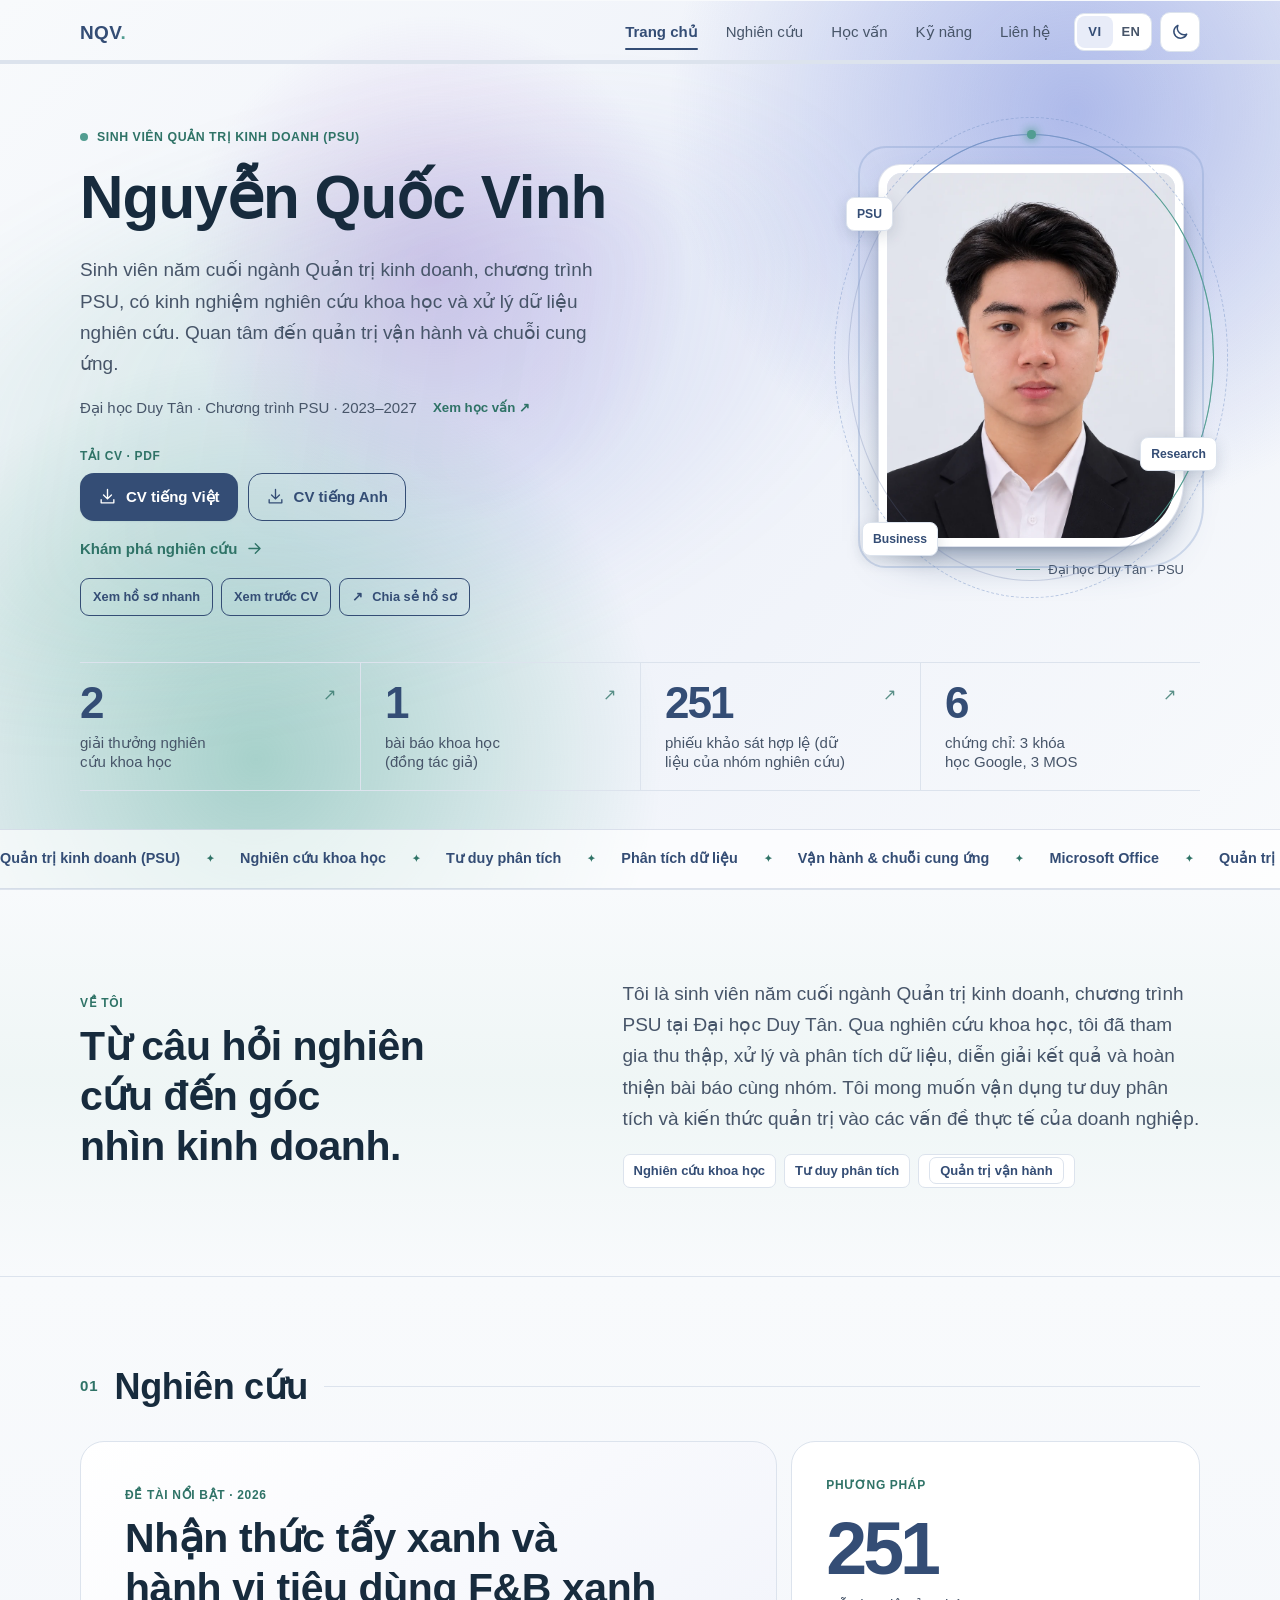
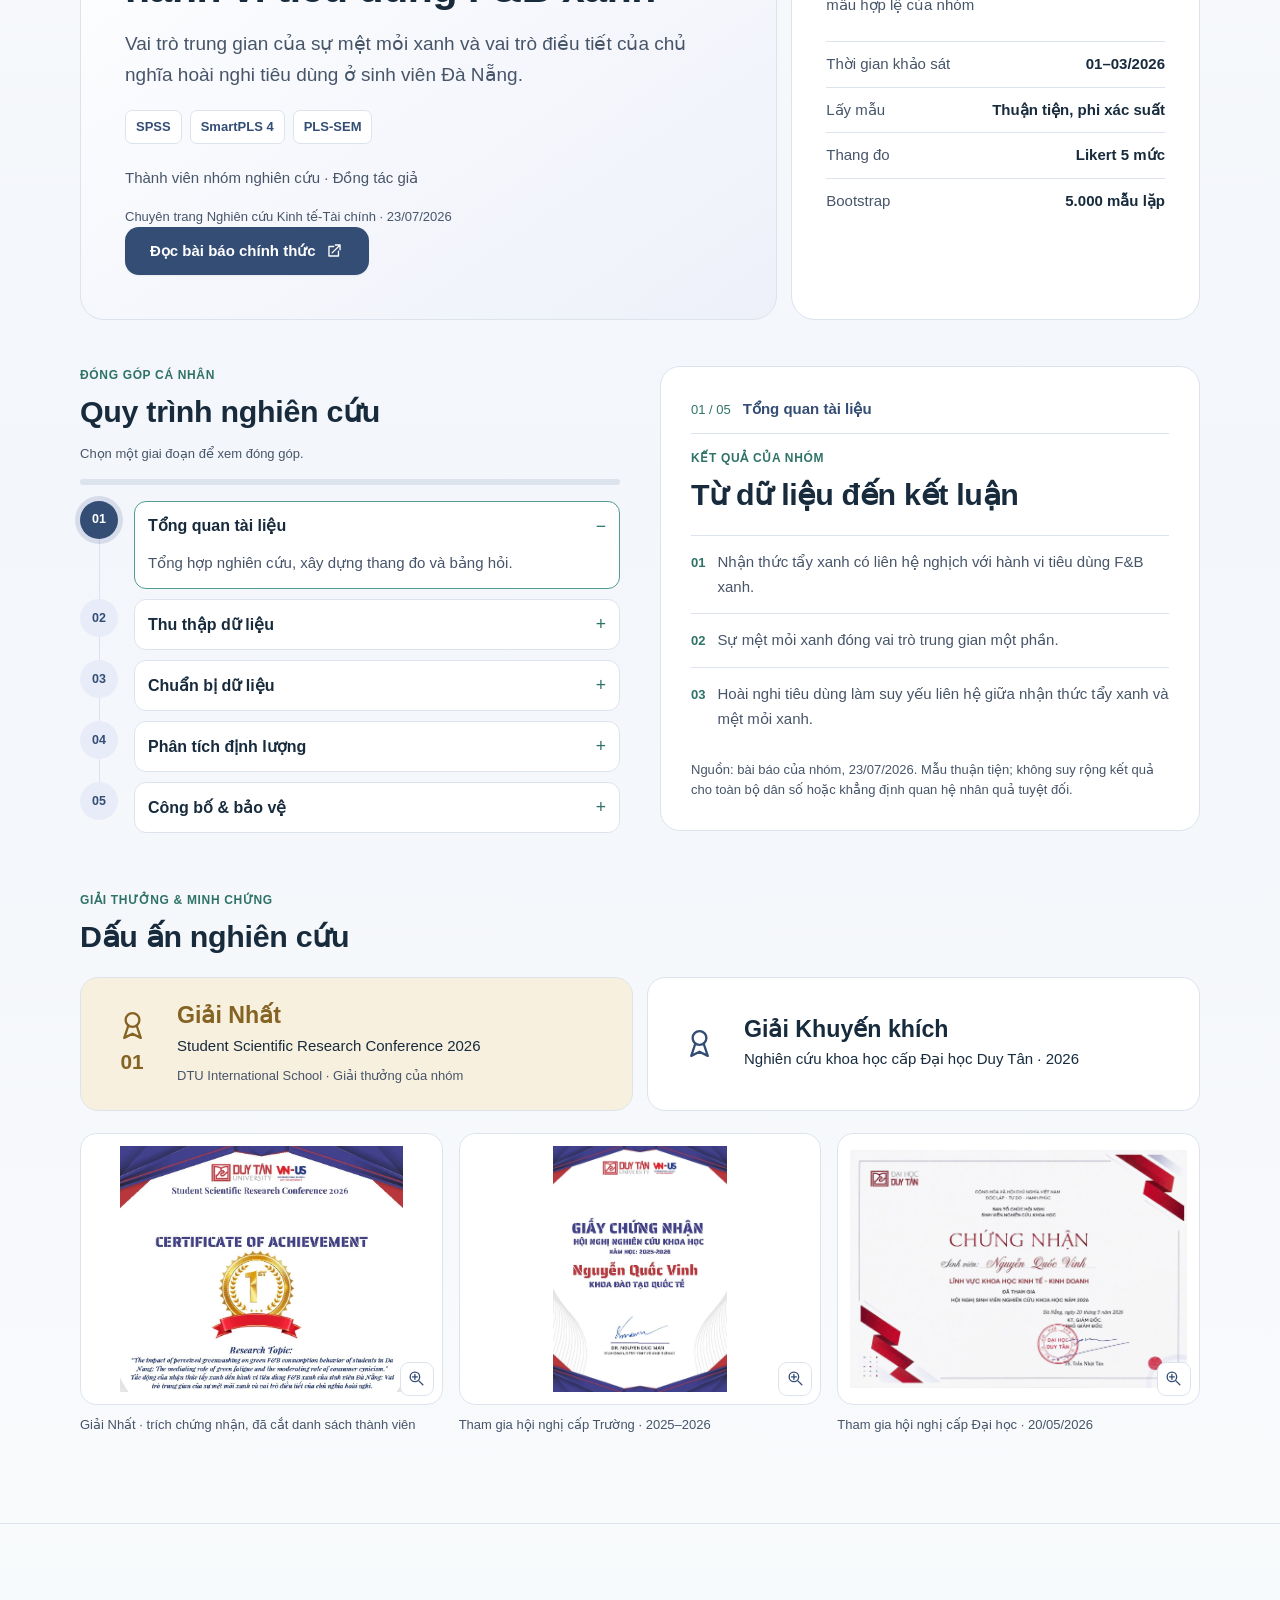
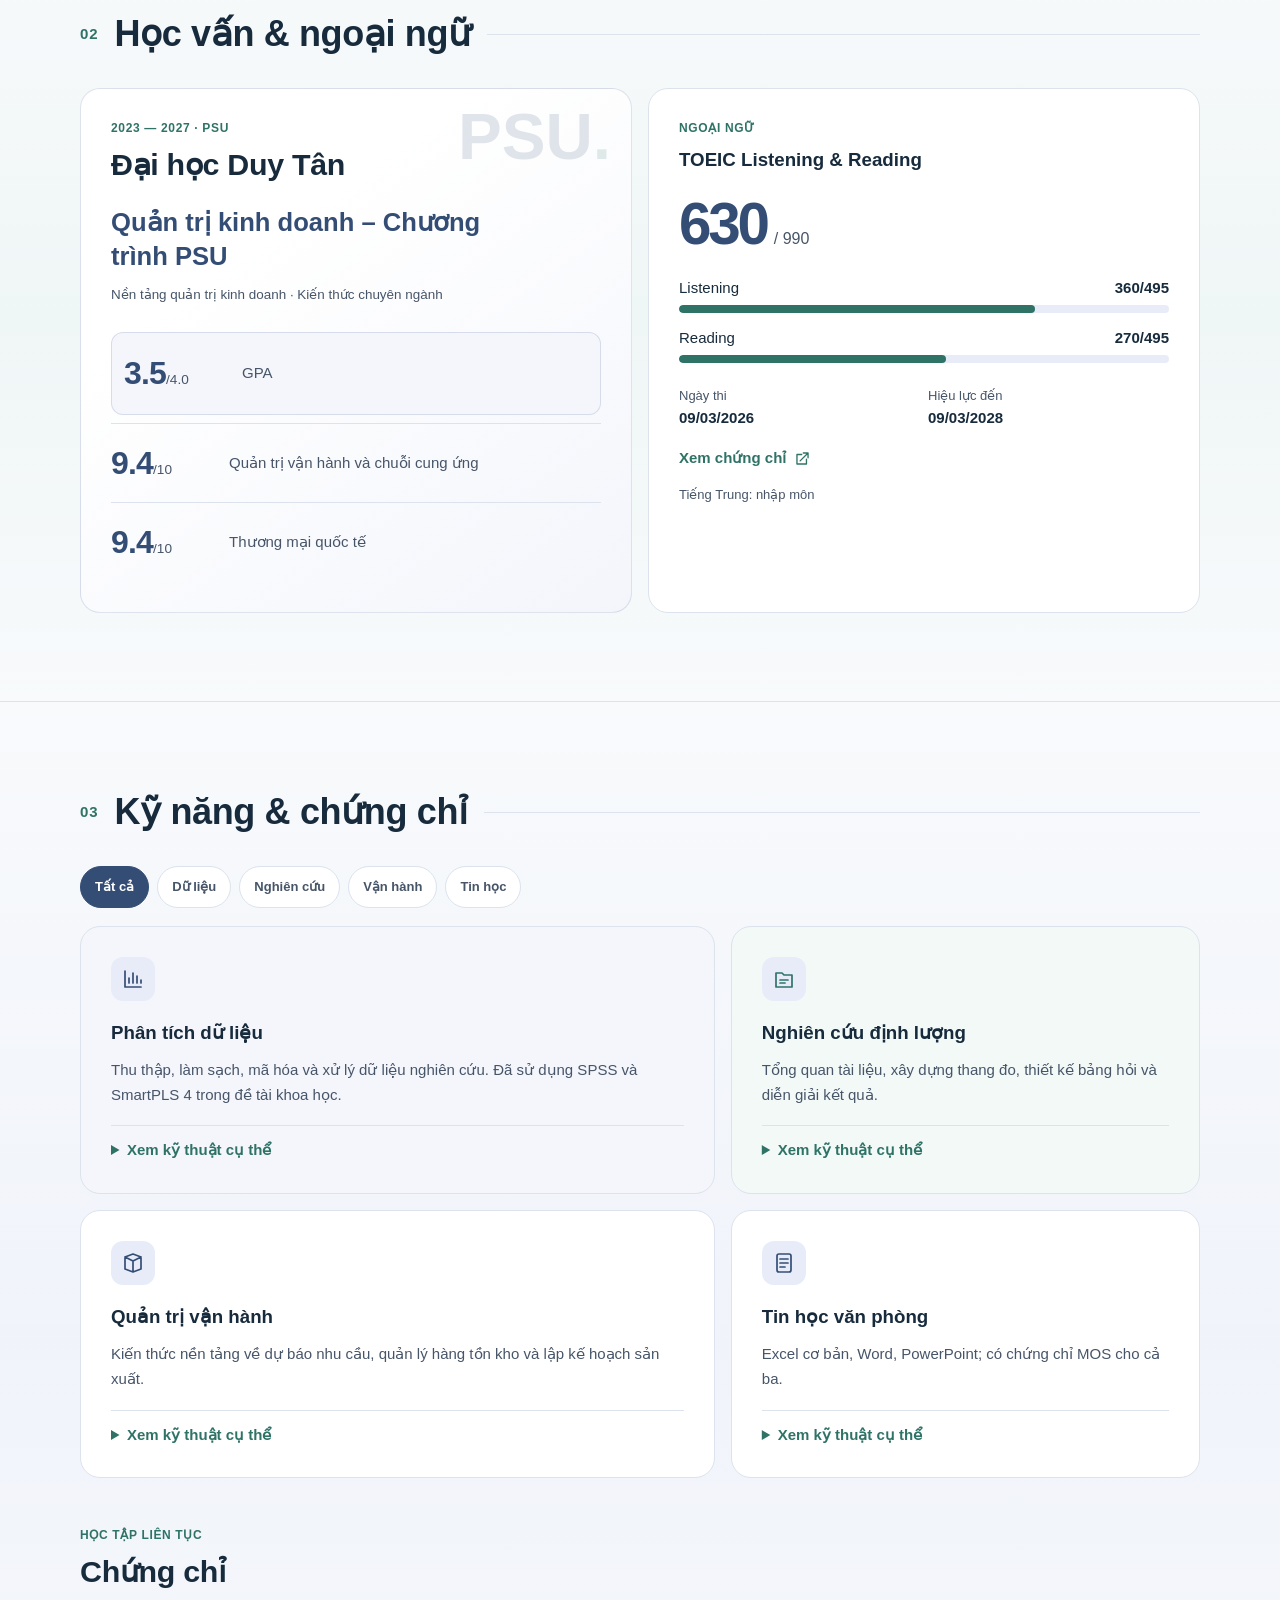
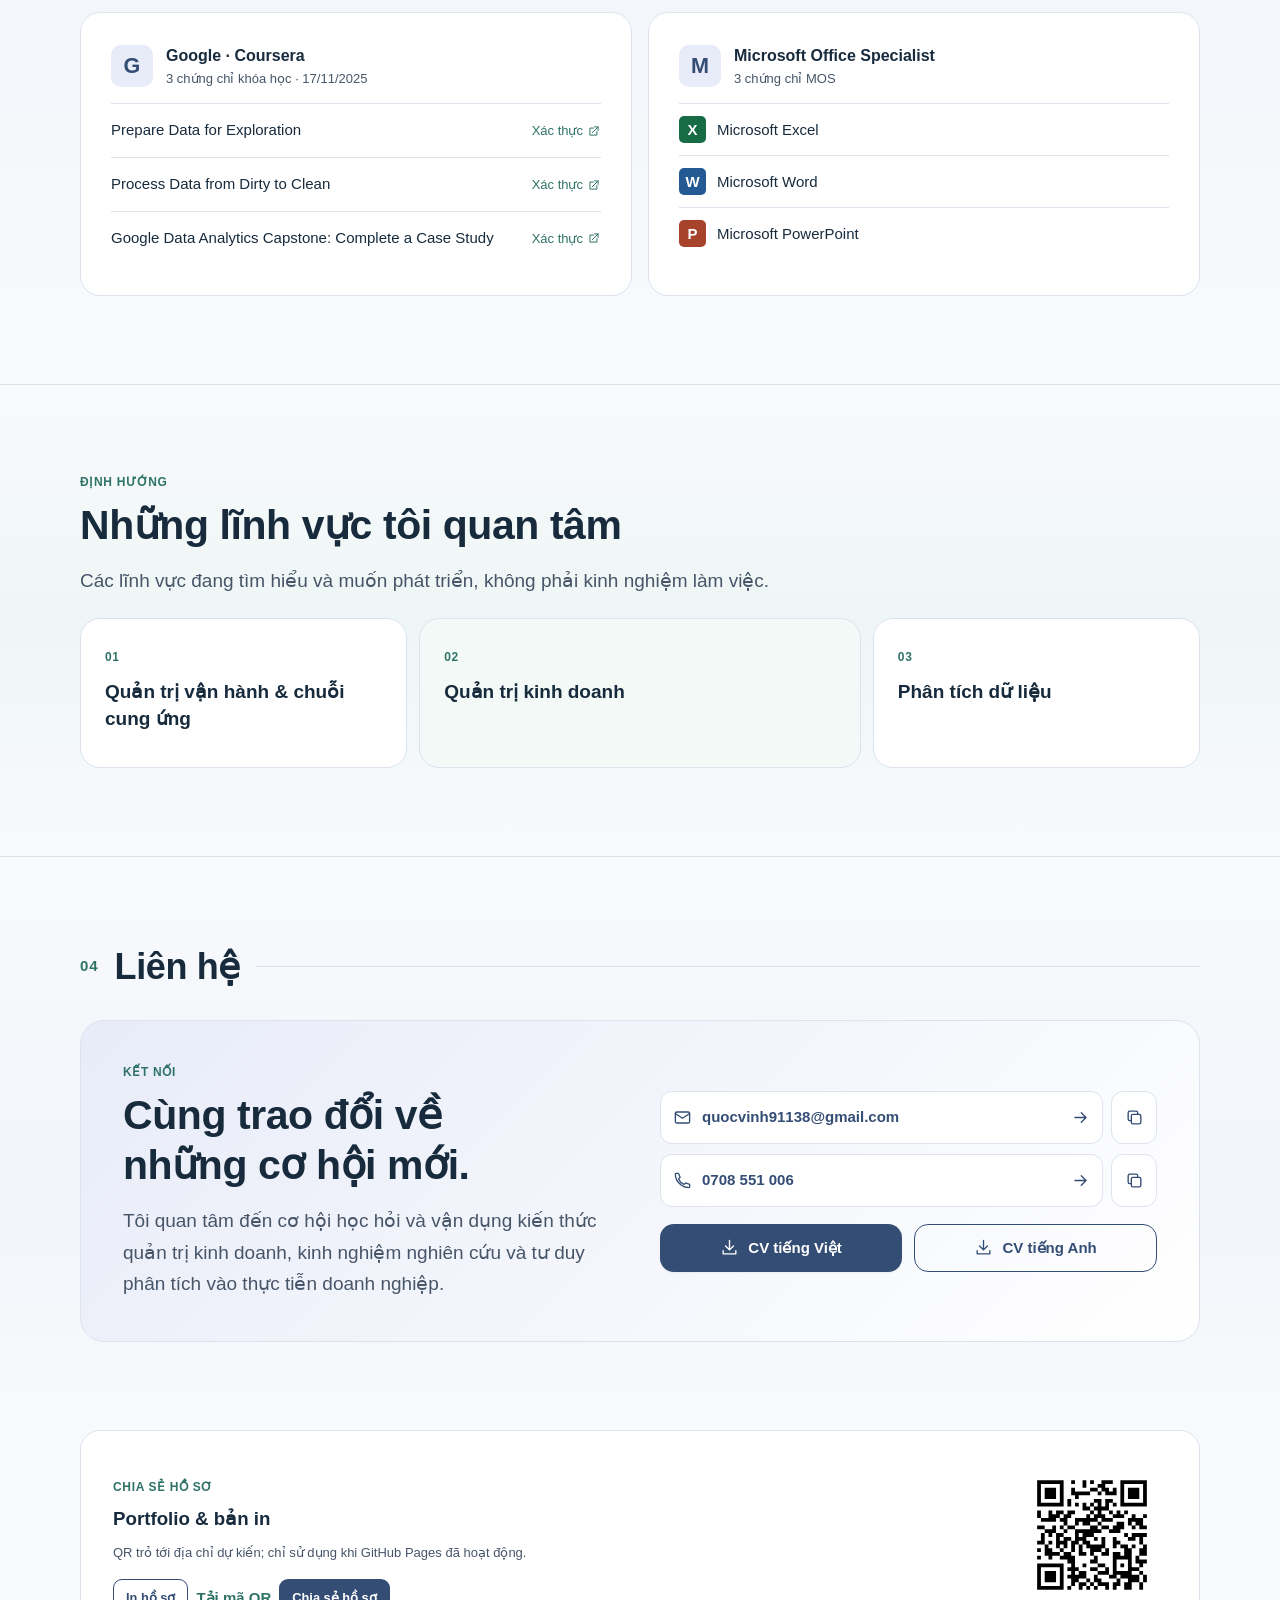
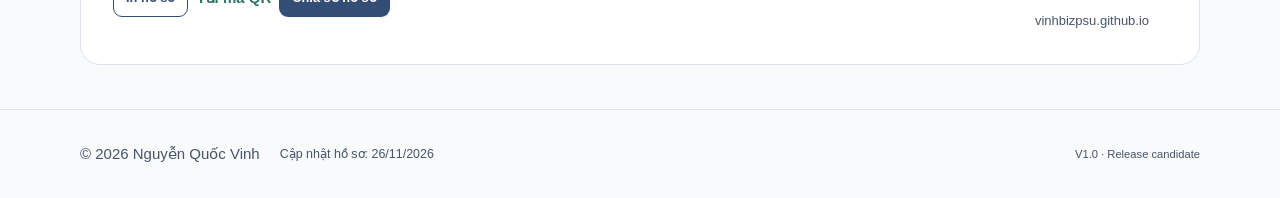
==== commit fb728c60: "Release V1.0.3 - Simplify Portfolio" ====
--- a/index.html
+++ b/index.html
@@ -31,10 +31,10 @@
 <link href="css/components.css?v=4.5" rel="stylesheet"/>
 <link href="css/portfolio.css?v=4.5" rel="stylesheet"/>
 <link href="css/interactions.css?v=4.5" rel="stylesheet"/>
-<link href="css/premium.css?v=4.5" rel="stylesheet"/>
+<link href="css/premium.css?v=1.0.1" rel="stylesheet"/>
 <link href="css/motion-plus.css?v=4.5" rel="stylesheet"/>
 <script defer="" src="data/strings.js?v=4.5"></script>
-<script defer="" src="data/premium-strings.js?v=4.5"></script>
+<script defer="" src="data/premium-strings.js?v=1.0.1"></script>
 <script defer="" src="data/polish-strings.js?v=4.5"></script><script defer="" src="data/content.js?v=4.5"></script>
 <script defer="" src="js/theme.js?v=4.5"></script>
 <script defer="" src="js/i18n.js?v=4.5"></script>
@@ -43,7 +43,7 @@
 <script defer="" src="js/ui.js?v=4.5"></script>
 <script defer="" src="js/portfolio.js?v=4.5"></script>
 <script defer="" src="js/interactions.js?v=4.5"></script>
-<script defer="" src="js/premium.js?v=4.5"></script>
+<script defer="" src="js/premium.js?v=1.0.1"></script>
 <link href="https://vinhbizpsu.github.io/" rel="canonical"/><meta content="website" property="og:type"/><meta content="vi_VN" property="og:locale"/><meta content="en_US" property="og:locale:alternate"/><meta content="Nguyễn Quốc Vinh | Business Administration (PSU)" property="og:title"/><meta content="Sinh viên Quản trị kinh doanh (PSU) tại Đại học Duy Tân · Nghiên cứu khoa học · Hồ sơ năng lực và CV song ngữ." property="og:description"/><meta content="https://vinhbizpsu.github.io/" property="og:url"/><meta content="https://vinhbizpsu.github.io/assets/img/share-card.jpg" property="og:image"/><meta content="1200" property="og:image:width"/><meta content="630" property="og:image:height"/><meta content="Nguyễn Quốc Vinh – Portfolio Quản trị kinh doanh PSU" property="og:image:alt"/><meta content="summary_large_image" name="twitter:card"/><meta content="Nguyễn Quốc Vinh | Business Administration (PSU)" name="twitter:title"/><meta content="Hồ sơ năng lực, nghiên cứu khoa học và CV song ngữ." name="twitter:description"/><meta content="https://vinhbizpsu.github.io/assets/img/share-card.jpg" name="twitter:image"/><link href="css/main-polish.css?v=4.5" rel="stylesheet"/><script defer="" src="js/main-polish.js?v=4.5"></script><script type="application/ld+json">{"@context": "https://schema.org", "@type": "ProfilePage", "url": "https://vinhbizpsu.github.io/", "dateModified": "2026-11-26", "mainEntity": {"@type": "Person", "name": "Nguyễn Quốc Vinh", "alternateName": "Nguyen Quoc Vinh", "description": "Business Administration (PSU) student at Duy Tan University", "affiliation": {"@type": "CollegeOrUniversity", "name": "Duy Tan University"}, "image": "https://vinhbizpsu.github.io/assets/img/portrait.webp"}}</script><link href="css/final-review.css?v=4.5" rel="stylesheet"/><link href="css/future.css?v=1.0" rel="stylesheet"/></head>
 <body>
 <a class="skip-link" data-i18n="skip" href="#main">Chuyển đến nội dung chính</a>
@@ -55,8 +55,8 @@
 <ul class="site-nav__list">
 <li><a class="site-nav__link" data-i18n="nav.home" data-nav="home" href="#home">Trang chủ</a></li>
 <li><a class="site-nav__link" data-i18n="nav.research" data-nav="research" href="#research">Nghiên cứu</a></li>
-<li><a class="site-nav__link" data-i18n="nav.skills" data-nav="skills" href="#skills">Kỹ năng</a></li>
-<li><a class="site-nav__link" data-i18n="nav.education" data-nav="education" href="#education">Học vấn</a></li>
+<li><a class="site-nav__link" data-i18n="nav.education" data-nav="education" href="#education">Học vấn</a></li><li><a class="site-nav__link" data-i18n="nav.skills" data-nav="skills" href="#skills">Kỹ năng</a></li>
+
 <li><a class="site-nav__link" data-i18n="nav.contact" data-nav="contact" href="#contact">Liên hệ</a></li>
 </ul>
 </nav>
@@ -103,10 +103,10 @@
 </section>
 <div aria-label="Năng lực chuyên môn" class="marquee" data-i18n-attr="aria-label:v4.marquee.label"><div class="marquee-track"><div><span data-i18n="v4.m.biz">Quản trị kinh doanh (PSU)</span><i aria-hidden="true">✦</i><span data-i18n="v4.m.research">Nghiên cứu khoa học</span><i aria-hidden="true">✦</i><span data-i18n="v4.m.thinking">Tư duy phân tích</span><i aria-hidden="true">✦</i><span data-i18n="v4.m.data">Phân tích dữ liệu</span><i aria-hidden="true">✦</i><span data-i18n="v4.m.ops">Vận hành &amp; chuỗi cung ứng</span><i aria-hidden="true">✦</i><span data-i18n="v4.m.office">Microsoft Office</span><i aria-hidden="true">✦</i></div><div aria-hidden="true"><span data-i18n="v4.m.biz">Quản trị kinh doanh (PSU)</span><i aria-hidden="true">✦</i><span data-i18n="v4.m.research">Nghiên cứu khoa học</span><i aria-hidden="true">✦</i><span data-i18n="v4.m.thinking">Tư duy phân tích</span><i aria-hidden="true">✦</i><span data-i18n="v4.m.data">Phân tích dữ liệu</span><i aria-hidden="true">✦</i><span data-i18n="v4.m.ops">Vận hành &amp; chuỗi cung ứng</span><i aria-hidden="true">✦</i><span data-i18n="v4.m.office">Microsoft Office</span><i aria-hidden="true">✦</i></div><div aria-hidden="true"><span data-i18n="v4.m.biz">Quản trị kinh doanh (PSU)</span><i aria-hidden="true">✦</i><span data-i18n="v4.m.research">Nghiên cứu khoa học</span><i aria-hidden="true">✦</i><span data-i18n="v4.m.thinking">Tư duy phân tích</span><i aria-hidden="true">✦</i><span data-i18n="v4.m.data">Phân tích dữ liệu</span><i aria-hidden="true">✦</i><span data-i18n="v4.m.ops">Vận hành &amp; chuỗi cung ứng</span><i aria-hidden="true">✦</i><span data-i18n="v4.m.office">Microsoft Office</span><i aria-hidden="true">✦</i></div><div aria-hidden="true"><span data-i18n="v4.m.biz">Quản trị kinh doanh (PSU)</span><i aria-hidden="true">✦</i><span data-i18n="v4.m.research">Nghiên cứu khoa học</span><i aria-hidden="true">✦</i><span data-i18n="v4.m.thinking">Tư duy phân tích</span><i aria-hidden="true">✦</i><span data-i18n="v4.m.data">Phân tích dữ liệu</span><i aria-hidden="true">✦</i><span data-i18n="v4.m.ops">Vận hành &amp; chuỗi cung ứng</span><i aria-hidden="true">✦</i><span data-i18n="v4.m.office">Microsoft Office</span><i aria-hidden="true">✦</i></div><div aria-hidden="true"><span data-i18n="v4.m.biz">Quản trị kinh doanh (PSU)</span><i aria-hidden="true">✦</i><span data-i18n="v4.m.research">Nghiên cứu khoa học</span><i aria-hidden="true">✦</i><span data-i18n="v4.m.thinking">Tư duy phân tích</span><i aria-hidden="true">✦</i><span data-i18n="v4.m.data">Phân tích dữ liệu</span><i aria-hidden="true">✦</i><span data-i18n="v4.m.ops">Vận hành &amp; chuỗi cung ứng</span><i aria-hidden="true">✦</i><span data-i18n="v4.m.office">Microsoft Office</span><i aria-hidden="true">✦</i></div><div aria-hidden="true"><span data-i18n="v4.m.biz">Quản trị kinh doanh (PSU)</span><i aria-hidden="true">✦</i><span data-i18n="v4.m.research">Nghiên cứu khoa học</span><i aria-hidden="true">✦</i><span data-i18n="v4.m.thinking">Tư duy phân tích</span><i aria-hidden="true">✦</i><span data-i18n="v4.m.data">Phân tích dữ liệu</span><i aria-hidden="true">✦</i><span data-i18n="v4.m.ops">Vận hành &amp; chuỗi cung ứng</span><i aria-hidden="true">✦</i><span data-i18n="v4.m.office">Microsoft Office</span><i aria-hidden="true">✦</i></div></div></div>
 </div>
-<section aria-labelledby="about-title" class="section about-section" id="about"><div class="container about-grid" data-reveal=""><div><p class="kicker"><span data-i18n="about.kicker">VỀ TÔI</span></p><h2 class="editorial-title" data-i18n="about.heading" id="about-title">Từ câu hỏi nghiên cứu đến góc nhìn kinh doanh.</h2></div><div class="about-copy"><p data-i18n="about.body">Tôi là sinh viên năm cuối ngành Quản trị kinh doanh, chương trình PSU tại Đại học Duy Tân. Qua nghiên cứu khoa học, tôi đã tham gia thu thập, xử lý và phân tích dữ liệu, diễn giải kết quả và hoàn thiện bài báo cùng nhóm. Tôi mong muốn vận dụng tư duy phân tích và kiến thức quản trị vào các vấn đề thực tế của doanh nghiệp.</p><div class="inline-tags"><span data-i18n="about.tag.research">Nghiên cứu khoa học</span><span data-i18n="about.tag.thinking">Tư duy phân tích</span><span><span data-i18n="about.tag">Quản trị vận hành</span></span></div></div></div></section><section aria-labelledby="research-title" class="section" id="research"><div class="container"><div class="section__head" data-reveal=""><span aria-hidden="true" class="section__index">01</span><h2 class="section__title" data-i18n="sec.research" id="research-title">Nghiên cứu</h2></div><div class="research-lead"><article class="research-main" data-reveal="" style="--reveal-delay:0ms"><p class="kicker"><span data-i18n="research.kicker">ĐỀ TÀI NỔI BẬT · 2026</span></p><h3 class="editorial-title" data-i18n="research.title">Nhận thức tẩy xanh và hành vi tiêu dùng F&amp;B xanh</h3><p class="lead-copy" data-i18n="research.subtitle">Vai trò trung gian của sự mệt mỏi xanh và vai trò điều tiết của chủ nghĩa hoài nghi tiêu dùng ở sinh viên Đà Nẵng.</p><div class="inline-tags"><span>SPSS</span><span>SmartPLS 4</span><span>PLS-SEM</span></div><p class="role-label"><span data-i18n="research.role">Thành viên nhóm nghiên cứu · Đồng tác giả</span></p><a class="btn btn--primary" href="https://nghiencuu.tapchikinhtetaichinh.vn/tac-dong-cua-nhan-thuc-tay-xanh-den-hanh-vi-tieu-dung-thuc-pham-va-do-uong-xanh-cua-sinh-vien-tren-dia-ban-tp-da-nang-162535.html" rel="noopener noreferrer" target="_blank"><span data-i18n="research.read">Đọc bài báo chính thức</span><svg aria-hidden="true" class="mini-icon" fill="none" stroke="currentColor" stroke-linecap="round" stroke-linejoin="round" stroke-width="1.7" viewbox="0 0 24 24"><path d="M13 5h6v6m0-6L9 15m8-2v6H5V7h6"></path></svg></a></article><aside class="method-panel"><p class="kicker"><span data-i18n="method.kicker">PHƯƠNG PHÁP</span></p><div class="method-number">251<span><span data-i18n="method.sample">mẫu hợp lệ của nhóm</span></span></div><dl class="method-list"><div><dt><span data-i18n="method.1">Thời gian khảo sát</span></dt><dd>01–03/2026</dd></div><div><dt><span data-i18n="method.2">Lấy mẫu</span></dt><dd><span data-i18n="method.2v">Thuận tiện, phi xác suất</span></dd></div><div><dt><span data-i18n="method.3">Thang đo</span></dt><dd><span data-i18n="method.3v">Likert 5 mức</span></dd></div><div><dt>Bootstrap</dt><dd><span data-i18n="method.4v">5.000 mẫu lặp</span></dd></div></dl></aside></div>
-<section class="premium-research" id="research-model"><div class="premium-head" data-reveal=""><p class="kicker"><span data-i18n="v4.model.k">KHÁM PHÁ MÔ HÌNH</span></p><h3 class="subheading"><span data-i18n="v4.model.t">Mô hình nghiên cứu tương tác</span></h3><p class="small-note"><span data-i18n="v4.model.note">Sơ đồ khái niệm rút gọn từ kết quả đã công bố; không biểu diễn hệ số đường dẫn. Chọn một biến để xem vai trò.</span></p></div><div class="model-layout"><div class="model-map"><svg aria-hidden="true" preserveaspectratio="none" viewbox="0 0 600 260"><defs><marker id="model-arrow" markerheight="7" markerwidth="7" orient="auto" refx="6" refy="3"><path d="M0 0L6 3L0 6" fill="none" stroke="currentColor"></path></marker></defs><g fill="none" marker-end="url(#model-arrow)" stroke="currentColor" stroke-width="1.8" vector-effect="non-scaling-stroke"><path d="M160 152 Q190 36 240 36"></path><path d="M360 36 Q410 36 440 152"></path><path d="M160 169 L440 169"></path><path d="M300 232 Q185 240 190 91" stroke-dasharray="5 5"></path></g></svg><button aria-controls="model-detail" aria-pressed="true" class="model-node model-green" data-model="green" type="button"><span data-i18n="v4.node.green">Nhận thức tẩy xanh</span></button><button aria-controls="model-detail" aria-pressed="false" class="model-node model-fatigue" data-model="fatigue" type="button"><span data-i18n="v4.node.fatigue">Sự mệt mỏi xanh</span></button><button aria-controls="model-detail" aria-pressed="false" class="model-node model-behavior" data-model="behavior" type="button"><span data-i18n="v4.node.behavior">Hành vi tiêu dùng F&amp;B xanh</span></button><button aria-controls="model-detail" aria-pressed="false" class="model-node model-skeptic" data-model="skeptic" type="button"><span data-i18n="v4.node.skeptic">Chủ nghĩa hoài nghi tiêu dùng</span></button></div><div aria-live="polite" class="model-detail" id="model-detail"><p data-model-detail="green"><span data-i18n="v4.desc.green">Nhận thức tẩy xanh có liên hệ nghịch với hành vi tiêu dùng F&amp;B xanh.</span></p><p data-model-detail="fatigue" hidden=""><span data-i18n="v4.desc.fatigue">Sự mệt mỏi xanh đóng vai trò trung gian một phần.</span></p><p data-model-detail="behavior" hidden=""><span data-i18n="v4.desc.behavior">Biến kết quả trong mô hình nghiên cứu của nhóm.</span></p><p data-model-detail="skeptic" hidden=""><span data-i18n="v4.desc.skeptic">Làm suy yếu liên hệ giữa nhận thức tẩy xanh và sự mệt mỏi xanh.</span></p><p class="small-note"><span data-i18n="v4.model.legend">Nét đứt: điều tiết · Nét liền: liên hệ trong mô hình</span></p></div></div></section><section class="research-dashboard"><p class="kicker"><span data-i18n="v4.d.k">DỮ LIỆU &amp; PHƯƠNG PHÁP</span></p><h3 class="subheading"><span data-i18n="v4.d.t">Tổng quan nghiên cứu</span></h3><div class="dashboard-grid"><div class="dashboard-tile" data-reveal="" style="--reveal-delay:0ms"><strong>251</strong><p><span data-i18n="v4.d.sample">Mẫu hợp lệ của nhóm</span></p></div><div class="dashboard-tile" data-reveal="" style="--reveal-delay:105ms"><strong>5</strong><p><span data-i18n="v4.d.scale">Mức Likert</span></p></div><div class="dashboard-tile" data-reveal="" style="--reveal-delay:210ms"><strong>5,000</strong><p><span data-i18n="v4.d.boot">Mẫu lặp Bootstrap</span></p></div><div class="dashboard-tile" data-reveal="" style="--reveal-delay:315ms"><strong>01–03/2026</strong><p><span data-i18n="v4.d.period">Thời gian khảo sát</span></p></div></div><p class="small-note"><span data-i18n="v4.d.note">Thống kê mô tả bằng SPSS; PLS-SEM bằng SmartPLS 4. Lấy mẫu thuận tiện, phi xác suất.</span></p></section><div class="research-detail" data-reveal=""><div><p class="kicker"><span data-i18n="process.kicker">ĐÓNG GÓP CÁ NHÂN</span></p><h3 class="subheading" data-i18n="process.title">Quy trình nghiên cứu</h3><p class="interaction-hint js-only" data-i18n="v3.timeline.hint">Chọn một giai đoạn để xem đóng góp.</p><div aria-hidden="true" class="timeline-rail"><i></i></div><ol class="timeline"><li><span class="step-num">01</span><div><h4 data-i18n="step.0.title">Tổng quan tài liệu</h4><p data-i18n="step.0.desc">Tổng hợp nghiên cứu, xây dựng thang đo và bảng hỏi.</p></div></li><li><span class="step-num">02</span><div><h4 data-i18n="step.1.title">Thu thập dữ liệu</h4><p data-i18n="step.1.desc">Tham gia khảo sát sinh viên tại Đà Nẵng (01–03/2026).</p></div></li><li><span class="step-num">03</span><div><h4 data-i18n="step.2.title">Chuẩn bị dữ liệu</h4><p data-i18n="step.2.desc">Làm sạch, mã hóa và rà soát bộ dữ liệu cuối cùng.</p></div></li><li><span class="step-num">04</span><div><h4 data-i18n="step.3.title">Phân tích định lượng</h4><p data-i18n="step.3.desc">Sử dụng SPSS và SmartPLS 4 trong nghiên cứu để thực hiện thống kê mô tả, đánh giá mô hình, phân tích trung gian và điều tiết.</p></div></li><li><span class="step-num">05</span><div><h4 data-i18n="step.4.title">Công bố &amp; bảo vệ</h4><p data-i18n="step.4.desc">Diễn giải kết quả, tham gia viết và chỉnh sửa bản thảo, thuyết trình và bảo vệ đề tài.</p></div></li></ol></div><div class="findings"><div class="story-status js-only"><span data-story-index="">01 / 05</span><strong data-story-title=""></strong></div><p class="kicker"><span data-i18n="findings.kicker">KẾT QUẢ CỦA NHÓM</span></p><h3 class="subheading" data-i18n="findings.title">Từ dữ liệu đến kết luận</h3><div class="finding"><span>01</span><p data-i18n="finding.1">Nhận thức tẩy xanh có liên hệ nghịch với hành vi tiêu dùng F&amp;B xanh.</p></div><div class="finding"><span>02</span><p data-i18n="finding.2">Sự mệt mỏi xanh đóng vai trò trung gian một phần.</p></div><div class="finding"><span>03</span><p data-i18n="finding.3">Hoài nghi tiêu dùng làm suy yếu liên hệ giữa nhận thức tẩy xanh và mệt mỏi xanh.</p></div><p class="small-note"><span data-i18n="finding.note">Nguồn: bài báo của nhóm, 23/07/2026. Mẫu thuận tiện; không suy rộng kết quả cho toàn bộ dân số hoặc khẳng định quan hệ nhân quả tuyệt đối.</span></p></div></div>
-<article class="publication" data-reveal="" id="publication"><div><p class="kicker"><span data-i18n="pub.kicker">CÔNG BỐ KHOA HỌC · ĐỒNG TÁC GIẢ</span></p><h3 data-i18n="pub.title">Tác động của nhận thức tẩy xanh đến hành vi tiêu dùng thực phẩm và đồ uống xanh của sinh viên trên địa bàn TP. Đà Nẵng</h3><p class="small-note">Chuyên trang Nghiên cứu Kinh tế-Tài chính · 23/07/2026</p></div><a class="text-link" href="https://nghiencuu.tapchikinhtetaichinh.vn/tac-dong-cua-nhan-thuc-tay-xanh-den-hanh-vi-tieu-dung-thuc-pham-va-do-uong-xanh-cua-sinh-vien-tren-dia-ban-tp-da-nang-162535.html" rel="noopener noreferrer" target="_blank"><span data-i18n="pub.read">Xem bài báo</span><svg aria-hidden="true" class="mini-icon" fill="none" stroke="currentColor" stroke-linecap="round" stroke-linejoin="round" stroke-width="1.7" viewbox="0 0 24 24"><path d="M13 5h6v6m0-6L9 15m8-2v6H5V7h6"></path></svg></a></article>
-<div class="honors" id="honors"><p class="kicker"><span data-i18n="honors.kicker">GIẢI THƯỞNG &amp; MINH CHỨNG</span></p><h3 class="subheading" data-i18n="honors.title">Dấu ấn nghiên cứu</h3><div class="honor-grid"><article class="honor-first" data-reveal="" style="--reveal-delay:0ms"><div class="award-mark"><svg aria-hidden="true" class="mini-icon" fill="none" stroke="currentColor" stroke-linecap="round" stroke-linejoin="round" stroke-width="1.7" viewbox="0 0 24 24"><circle cx="12" cy="8" r="5"></circle><path d="m9 12-3 9 6-3 6 3-3-9"></path></svg><span>01</span></div><div><h4 data-i18n="award.first">Giải Nhất</h4><p>Student Scientific Research Conference 2026</p><p class="small-note">DTU International School · <span data-i18n="award.team">Giải thưởng của nhóm</span></p></div></article><article class="honor-second" data-reveal="" style="--reveal-delay:105ms"><div class="award-mark secondary-mark"><svg aria-hidden="true" class="mini-icon" fill="none" stroke="currentColor" stroke-linecap="round" stroke-linejoin="round" stroke-width="1.7" viewbox="0 0 24 24"><circle cx="12" cy="8" r="5"></circle><path d="m9 12-3 9 6-3 6 3-3-9"></path></svg></div><div><h4 data-i18n="award.second">Giải Khuyến khích</h4><p data-i18n="award.second.desc">Nghiên cứu khoa học cấp Đại học Duy Tân · 2026</p></div></article></div><div class="gallery"><figure class="evidence-photo" data-reveal="" style="--reveal-delay:0ms"><a class="photo-link" data-i18n-attr="aria-label:photo.first.alt" data-photo="" href="assets/img/first-prize-excerpt.webp"><img alt="Trích giấy chứng nhận Giải Nhất của nhóm" data-i18n-attr="alt:photo.first.alt" decoding="async" loading="lazy" src="assets/img/first-prize-excerpt.webp"/><span class="photo-zoom"><svg aria-hidden="true" class="mini-icon" fill="none" stroke="currentColor" stroke-linecap="round" stroke-linejoin="round" stroke-width="1.7" viewbox="0 0 24 24"><circle cx="10" cy="10" r="6"></circle><path d="m15 15 5 5M7 10h6m-3-3v6"></path></svg></span></a><figcaption><span data-i18n="photo.first.caption">Giải Nhất · trích chứng nhận, đã cắt danh sách thành viên</span></figcaption></figure><figure class="evidence-photo" data-reveal="" style="--reveal-delay:105ms"><a class="photo-link" data-i18n-attr="aria-label:photo.school.alt" data-photo="" href="assets/img/research-school.webp"><img alt="Chứng nhận cá nhân tham gia hội nghị NCKH cấp Trường" data-i18n-attr="alt:photo.school.alt" decoding="async" loading="lazy" src="assets/img/research-school.webp"/><span class="photo-zoom"><svg aria-hidden="true" class="mini-icon" fill="none" stroke="currentColor" stroke-linecap="round" stroke-linejoin="round" stroke-width="1.7" viewbox="0 0 24 24"><circle cx="10" cy="10" r="6"></circle><path d="m15 15 5 5M7 10h6m-3-3v6"></path></svg></span></a><figcaption><span data-i18n="photo.school.caption">Tham gia hội nghị cấp Trường · 2025–2026</span></figcaption></figure><figure class="evidence-photo" data-reveal="" style="--reveal-delay:210ms"><a class="photo-link" data-i18n-attr="aria-label:photo.dtu.alt" data-photo="" href="assets/img/research-dtu.webp"><img alt="Chứng nhận tham gia hội nghị cấp Đại học Duy Tân" data-i18n-attr="alt:photo.dtu.alt" decoding="async" loading="lazy" src="assets/img/research-dtu.webp"/><span class="photo-zoom"><svg aria-hidden="true" class="mini-icon" fill="none" stroke="currentColor" stroke-linecap="round" stroke-linejoin="round" stroke-width="1.7" viewbox="0 0 24 24"><circle cx="10" cy="10" r="6"></circle><path d="m15 15 5 5M7 10h6m-3-3v6"></path></svg></span></a><figcaption><span data-i18n="photo.dtu.caption">Tham gia hội nghị cấp Đại học · 20/05/2026</span></figcaption></figure></div><section class="future-section" data-future-group="awards" hidden aria-labelledby="future-awards-title"><h2 class="subheading future-heading" id="future-awards-title" data-future-heading></h2><div class="future-grid"></div></section></div></div></section><section aria-labelledby="skills-title" class="section" id="skills"><div class="container"><div class="section__head" data-reveal=""><span aria-hidden="true" class="section__index">02</span><h2 class="section__title" data-i18n="sec.skills" id="skills-title">Kỹ năng &amp; chứng chỉ</h2></div><div aria-label="Lọc kỹ năng" class="skill-filters js-only" data-i18n-attr="aria-label:v3.filter.label" role="group"><button aria-pressed="true" data-filter="all" data-i18n="v3.filter.all" type="button">Tất cả</button><button aria-pressed="false" data-filter="data" data-i18n="v3.filter.data" type="button">Dữ liệu</button><button aria-pressed="false" data-filter="research" data-i18n="v3.filter.research" type="button">Nghiên cứu</button><button aria-pressed="false" data-filter="business" data-i18n="v3.filter.business" type="button">Vận hành</button><button aria-pressed="false" data-filter="office" data-i18n="v3.filter.office" type="button">Tin học</button></div><div class="skills-grid"><article class="skill-card" data-reveal="" data-skill="data" style="--reveal-delay:0ms"><div class="skill-icon"><svg aria-hidden="true" class="mini-icon" fill="none" stroke="currentColor" stroke-linecap="round" stroke-linejoin="round" stroke-width="1.7" viewbox="0 0 24 24"><path d="M4 20V4m0 16h16M8 16v-5m4 5V6m4 10v-7m4 7v-3"></path></svg></div><h3 data-i18n="skill.0.title">Phân tích dữ liệu</h3><p data-i18n="skill.0.body">Thu thập, làm sạch, mã hóa và xử lý dữ liệu nghiên cứu. Đã sử dụng SPSS và SmartPLS 4 trong đề tài khoa học.</p><details><summary><span data-i18n="skill.detail">Xem kỹ thuật cụ thể</span></summary><p data-i18n="skill.0.detail">Các kỹ thuật đã thực hiện trong nghiên cứu: thống kê mô tả (SPSS); PLS-SEM, Outer Loadings, Cronbach’s Alpha, Composite Reliability, AVE, HTMT, VIF, Bootstrapping, R², f², Q², trung gian và điều tiết (SmartPLS 4).</p></details></article><article class="skill-card" data-reveal="" data-skill="research" style="--reveal-delay:105ms"><div class="skill-icon"><svg aria-hidden="true" class="mini-icon" fill="none" stroke="currentColor" stroke-linecap="round" stroke-linejoin="round" stroke-width="1.7" viewbox="0 0 24 24"><path d="M4 6h6l2 2h8v12H4zM8 13h8m-8 3h5"></path></svg></div><h3 data-i18n="skill.1.title">Nghiên cứu định lượng</h3><p data-i18n="skill.1.body">Tổng quan tài liệu, xây dựng thang đo, thiết kế bảng hỏi và diễn giải kết quả.</p><details><summary><span data-i18n="skill.detail">Xem kỹ thuật cụ thể</span></summary><p data-i18n="skill.1.detail">Thu thập, làm sạch, mã hóa, rà soát dữ liệu; viết báo cáo, thuyết trình và bảo vệ đề tài.</p></details></article><article class="skill-card" data-reveal="" data-skill="business" style="--reveal-delay:210ms"><div class="skill-icon"><svg aria-hidden="true" class="mini-icon" fill="none" stroke="currentColor" stroke-linecap="round" stroke-linejoin="round" stroke-width="1.7" viewbox="0 0 24 24"><path d="M4 6l8-3 8 3v12l-8 3-8-3zM4 6l8 4 8-4M12 10v11"></path></svg></div><h3 data-i18n="skill.2.title">Quản trị vận hành</h3><p data-i18n="skill.2.body">Kiến thức nền tảng về dự báo nhu cầu, quản lý hàng tồn kho và lập kế hoạch sản xuất.</p><details><summary><span data-i18n="skill.detail">Xem kỹ thuật cụ thể</span></summary><p data-i18n="skill.2.detail">Quy hoạch tuyến tính và bài toán vận tải.</p></details></article><article class="skill-card" data-reveal="" data-skill="office" style="--reveal-delay:315ms"><div class="skill-icon"><svg aria-hidden="true" class="mini-icon" fill="none" stroke="currentColor" stroke-linecap="round" stroke-linejoin="round" stroke-width="1.7" viewbox="0 0 24 24"><rect height="18" rx="2" width="14" x="5" y="3"></rect><path d="M8 8h8M8 12h8m-8 4h5"></path></svg></div><h3 data-i18n="skill.3.title">Tin học văn phòng</h3><p data-i18n="skill.3.body">Excel cơ bản, Word, PowerPoint; có chứng chỉ MOS cho cả ba.</p><details><summary><span data-i18n="skill.detail">Xem kỹ thuật cụ thể</span></summary><p data-i18n="skill.3.detail">SUM, AVERAGE, MIN, MAX, IF, AND, OR; Sort &amp; Filter, Conditional Formatting.</p></details></article></div><div class="cert-section" data-reveal="" id="certificates"><p class="kicker"><span data-i18n="cert.kicker">HỌC TẬP LIÊN TỤC</span></p><h3 class="subheading" data-i18n="cert.title">Chứng chỉ</h3><div class="cert-grid"><article class="cert-panel" data-reveal="" style="--reveal-delay:0ms"><div class="cert-brand"><span class="brand-tile google-tile">G</span><div><h4>Google · Coursera</h4><p class="small-note"><span data-i18n="cert.google">3 chứng chỉ khóa học · 17/11/2025</span></p></div></div><ul class="cert-list"><li><span>Prepare Data for Exploration</span><a aria-label="Verify Prepare Data for Exploration" href="https://coursera.org/verify/0BK9XWOE65WF" rel="noopener noreferrer" target="_blank"><span data-i18n="cert.verify">Xác thực</span><svg aria-hidden="true" class="mini-icon" fill="none" stroke="currentColor" stroke-linecap="round" stroke-linejoin="round" stroke-width="1.7" viewbox="0 0 24 24"><path d="M13 5h6v6m0-6L9 15m8-2v6H5V7h6"></path></svg></a></li><li><span>Process Data from Dirty to Clean</span><a aria-label="Verify Process Data from Dirty to Clean" href="https://coursera.org/verify/88UKC4UZXIUZ" rel="noopener noreferrer" target="_blank"><span data-i18n="cert.verify">Xác thực</span><svg aria-hidden="true" class="mini-icon" fill="none" stroke="currentColor" stroke-linecap="round" stroke-linejoin="round" stroke-width="1.7" viewbox="0 0 24 24"><path d="M13 5h6v6m0-6L9 15m8-2v6H5V7h6"></path></svg></a></li><li><span>Google Data Analytics Capstone: Complete a Case Study</span><a aria-label="Verify Google Data Analytics Capstone: Complete a Case Study" href="https://coursera.org/verify/P7C0MKGSFAR1" rel="noopener noreferrer" target="_blank"><span data-i18n="cert.verify">Xác thực</span><svg aria-hidden="true" class="mini-icon" fill="none" stroke="currentColor" stroke-linecap="round" stroke-linejoin="round" stroke-width="1.7" viewbox="0 0 24 24"><path d="M13 5h6v6m0-6L9 15m8-2v6H5V7h6"></path></svg></a></li></ul></article><article class="cert-panel" data-reveal="" style="--reveal-delay:105ms"><div class="cert-brand"><span class="brand-tile mos-tile">M</span><div><h4>Microsoft Office Specialist</h4><p class="small-note"><span data-i18n="cert.mos">3 chứng chỉ MOS</span></p></div></div><ul class="mos-list"><li><span class="office-letter excel">X</span> Microsoft Excel</li><li><span class="office-letter word">W</span> Microsoft Word</li><li><span class="office-letter ppt">P</span> Microsoft PowerPoint</li></ul></article></div><section class="future-section" data-future-group="certifications" hidden aria-labelledby="future-certifications-title"><h2 class="subheading future-heading" id="future-certifications-title" data-future-heading></h2><div class="future-grid"></div></section></div></div></section><section aria-labelledby="education-title" class="section" id="education"><div class="container"><div class="section__head" data-reveal=""><span aria-hidden="true" class="section__index">03</span><h2 class="section__title" data-i18n="sec.education" id="education-title">Học vấn &amp; ngoại ngữ</h2></div><div class="education-grid"><article class="education-card academic-feature" data-reveal="" style="--reveal-delay:0ms"><div aria-hidden="true" class="academic-mark">PSU<span>.</span></div><p class="kicker">2023 — 2027 · PSU</p><h3 class="subheading" data-i18n="edu.school">Đại học Duy Tân</h3><p class="lead-copy academic-program" data-i18n="edu.program">Quản trị kinh doanh – Chương trình PSU</p><p class="academic-note" data-i18n="v44.edu.note">Nền tảng quản trị kinh doanh · Kiến thức chuyên ngành</p><div class="grade-list"><div><strong>3.5<small>/4.0</small></strong><span>GPA</span></div><div><strong>9.4<small>/10</small></strong><span data-i18n="edu.ops">Quản trị vận hành và chuỗi cung ứng</span></div><div><strong>9.4<small>/10</small></strong><span data-i18n="edu.trade">Thương mại quốc tế</span></div></div></article><article class="toeic-card" data-reveal="" style="--reveal-delay:105ms"><p class="kicker"><span data-i18n="toeic.kicker">NGOẠI NGỮ</span></p><h3>TOEIC Listening &amp; Reading</h3><div class="toeic-score"><strong data-toeic="total">630</strong><span>/ 990</span></div><div class="score-rows"><div><span>Listening</span><strong><span data-toeic="listening">360</span>/495</strong><progress aria-label="Listening" data-toeic-bar="listening" max="495" value="360"></progress></div><div><span>Reading</span><strong><span data-toeic="reading">270</span>/495</strong><progress aria-label="Reading" data-toeic-bar="reading" max="495" value="270"></progress></div></div><div class="score-dates"><div><span data-i18n="toeic.date">Ngày thi</span><time data-toeic-date="testDate" datetime="2026-03-09">09/03/2026</time></div><div><span data-i18n="toeic.valid">Hiệu lực đến</span><time data-toeic-date="validUntil" datetime="2028-03-09">09/03/2028</time></div></div><a class="text-link" data-i18n-attr="aria-label:toeic.photo" data-photo="" data-toeic-image="" href="assets/img/toeic-public.webp"><span data-i18n="toeic.view">Xem chứng chỉ</span><svg aria-hidden="true" class="mini-icon" fill="none" stroke="currentColor" stroke-linecap="round" stroke-linejoin="round" stroke-width="1.7" viewbox="0 0 24 24"><path d="M13 5h6v6m0-6L9 15m8-2v6H5V7h6"></path></svg></a><p class="small-note language-note" data-i18n="edu.chinese">Tiếng Trung: nhập môn</p></article></div></div></section><section class="section" id="future-career" hidden aria-label="Experience and projects"><div class="container"><section class="future-section" data-future-group="experience" hidden aria-labelledby="future-experience-title"><h2 class="subheading future-heading" id="future-experience-title" data-future-heading></h2><div class="future-grid"></div></section><section class="future-section" data-future-group="projects" hidden aria-labelledby="future-projects-title"><h2 class="subheading future-heading" id="future-projects-title" data-future-heading></h2><div class="future-grid"></div></section></div></section><section class="section career-section" id="interests"><div class="container"><p class="kicker"><span data-i18n="v4.c.k">ĐỊNH HƯỚNG</span></p><h2 class="editorial-title"><span data-i18n="v4.c.t">Những lĩnh vực tôi quan tâm</span></h2><p class="lead-copy"><span data-i18n="v4.c.note">Các lĩnh vực đang tìm hiểu và muốn phát triển, không phải kinh nghiệm làm việc.</span></p><div class="career-grid"><div class="career-tile" data-reveal="" style="--reveal-delay:0ms"><span class="kicker">01</span><h4><span data-i18n="v4.c.biz">Quản trị kinh doanh</span></h4><p class="small-note">PSU</p></div><div class="career-tile" data-reveal="" style="--reveal-delay:105ms"><span class="kicker">02</span><h4><span data-i18n="v4.c.ops">Quản trị vận hành &amp; chuỗi cung ứng</span></h4></div><div class="career-tile" data-reveal="" style="--reveal-delay:210ms"><span class="kicker">03</span><h4><span data-i18n="v4.c.data">Phân tích dữ liệu</span></h4></div></div></section><section aria-labelledby="contact-title" class="section" id="contact"><div class="container"><div class="section__head" data-reveal=""><span aria-hidden="true" class="section__index">04</span><h2 class="section__title" data-i18n="sec.contact" id="contact-title">Liên hệ</h2></div><div class="contact-panel" data-reveal=""><div><p class="kicker"><span data-i18n="contact.kicker">KẾT NỐI</span></p><h3 class="editorial-title" data-i18n="contact.heading">Cùng trao đổi về những cơ hội mới.</h3><p class="lead-copy" data-i18n="contact.copy">Tôi quan tâm đến cơ hội học hỏi và vận dụng kiến thức quản trị kinh doanh, kinh nghiệm nghiên cứu và tư duy phân tích vào thực tiễn doanh nghiệp.</p></div><div class="contact-links"><div class="contact-row"><a href="mailto:quocvinh91138@gmail.com"><svg aria-hidden="true" class="mini-icon" fill="none" stroke="currentColor" stroke-linecap="round" stroke-linejoin="round" stroke-width="1.7" viewbox="0 0 24 24"><rect height="14" rx="2" width="18" x="3" y="5"></rect><path d="m3 7 9 6 9-6"></path></svg><span>quocvinh91138@gmail.com</span><svg aria-hidden="true" class="mini-icon" fill="none" stroke="currentColor" stroke-linecap="round" stroke-linejoin="round" stroke-width="1.7" viewbox="0 0 24 24"><path d="M5 12h14m-6-6 6 6-6 6"></path></svg></a><button class="copy-btn js-only" data-copy="email" data-i18n-attr="aria-label:v3.copy.email;title:v3.copy.email" type="button"><svg aria-hidden="true" class="mini-icon" fill="none" stroke="currentColor" stroke-width="1.7" viewbox="0 0 24 24"><rect height="12" rx="2" width="12" x="8" y="8"></rect><path d="M16 8V6a2 2 0 0 0-2-2H6a2 2 0 0 0-2 2v8a2 2 0 0 0 2 2h2"></path></svg><span class="visually-hidden" data-i18n="v3.copy.email">Sao chép</span></button></div><div class="contact-row"><a href="tel:+84708551006"><svg aria-hidden="true" class="mini-icon" fill="none" stroke="currentColor" stroke-linecap="round" stroke-linejoin="round" stroke-width="1.7" viewbox="0 0 24 24"><path d="M7 3H4a1 1 0 0 0-1 1c0 9 8 17 17 17a1 1 0 0 0 1-1v-3l-5-2-2 2a13 13 0 0 1-7-7l2-2z"></path></svg><span>0708 551 006</span><svg aria-hidden="true" class="mini-icon" fill="none" stroke="currentColor" stroke-linecap="round" stroke-linejoin="round" stroke-width="1.7" viewbox="0 0 24 24"><path d="M5 12h14m-6-6 6 6-6 6"></path></svg></a><button class="copy-btn js-only" data-copy="phone" data-i18n-attr="aria-label:v3.copy.phone;title:v3.copy.phone" type="button"><svg aria-hidden="true" class="mini-icon" fill="none" stroke="currentColor" stroke-width="1.7" viewbox="0 0 24 24"><rect height="12" rx="2" width="12" x="8" y="8"></rect><path d="M16 8V6a2 2 0 0 0-2-2H6a2 2 0 0 0-2 2v8a2 2 0 0 0 2 2h2"></path></svg><span class="visually-hidden" data-i18n="v3.copy.phone">Sao chép</span></button></div><div class="btn-row"><a class="btn btn--primary" download="" href="assets/cv/CV_VI_Nguyen-Quoc-Vinh.pdf"><svg aria-hidden="true" class="mini-icon" fill="none" stroke="currentColor" stroke-linecap="round" stroke-linejoin="round" stroke-width="1.7" viewbox="0 0 24 24"><path d="M12 3v12m-5-5 5 5 5-5M4 16v4h16v-4"></path></svg><span data-i18n="cv.vi">CV tiếng Việt</span></a><a class="btn btn--secondary" download="" href="assets/cv/CV_EN_Nguyen-Quoc-Vinh.pdf"><svg aria-hidden="true" class="mini-icon" fill="none" stroke="currentColor" stroke-linecap="round" stroke-linejoin="round" stroke-width="1.7" viewbox="0 0 24 24"><path d="M12 3v12m-5-5 5 5 5-5M4 16v4h16v-4"></path></svg><span data-i18n="cv.en">CV tiếng Anh</span></a></div></div></div></div></section> <div class="container"><div class="v4-share" data-reveal=""><div><p class="kicker"><span data-i18n="v4.share.k">CHIA SẺ HỒ SƠ</span></p><h3><span data-i18n="v4.share.t">Portfolio &amp; bản in</span></h3><p class="small-note"><span data-i18n="v4.qr.note">QR trỏ tới địa chỉ dự kiến; chỉ sử dụng khi GitHub Pages đã hoạt động.</span></p><div class="v4-hero-actions"><button class="btn btn--secondary js-only" data-print="" type="button"><span data-i18n="v4.print">In hồ sơ</span></button><a class="text-link" download="Portfolio-QR.svg" href="assets/img/portfolio-qr.svg"><span data-i18n="v4.qr.download">Tải mã QR</span></a><button class="btn btn--primary js-only share-trigger" data-share="" type="button"><span data-i18n="v44.share">Chia sẻ hồ sơ</span></button></div></div><figure class="qr-figure"><img alt="QR: https://vinhbizpsu.github.io/" height="144" loading="lazy" src="assets/img/portfolio-qr.svg" width="144"/><figcaption class="small-note">vinhbizpsu.github.io</figcaption></figure></div></div>
+<section aria-labelledby="about-title" class="section about-section" id="about"><div class="container about-grid" data-reveal=""><div><p class="kicker"><span data-i18n="about.kicker">VỀ TÔI</span></p><h2 class="editorial-title" data-i18n="about.heading" id="about-title">Từ câu hỏi nghiên cứu đến góc nhìn kinh doanh.</h2></div><div class="about-copy"><p data-i18n="about.body">Tôi là sinh viên năm cuối ngành Quản trị kinh doanh, chương trình PSU tại Đại học Duy Tân. Qua nghiên cứu khoa học, tôi đã tham gia thu thập, xử lý và phân tích dữ liệu, diễn giải kết quả và hoàn thiện bài báo cùng nhóm. Tôi mong muốn vận dụng tư duy phân tích và kiến thức quản trị vào các vấn đề thực tế của doanh nghiệp.</p><div class="inline-tags"><span data-i18n="about.tag.research">Nghiên cứu khoa học</span><span data-i18n="about.tag.thinking">Tư duy phân tích</span><span><span data-i18n="about.tag">Quản trị vận hành</span></span></div></div></div></section><section aria-labelledby="research-title" class="section" id="research"><div class="container"><div class="section__head" data-reveal=""><span aria-hidden="true" class="section__index">01</span><h2 class="section__title" data-i18n="sec.research" id="research-title">Nghiên cứu</h2></div><div class="research-lead"><article class="research-main" data-reveal="" id="publication" style="--reveal-delay:0ms"><p class="kicker"><span data-i18n="research.kicker">ĐỀ TÀI NỔI BẬT · 2026</span></p><h3 class="editorial-title" data-i18n="research.title">Nhận thức tẩy xanh và hành vi tiêu dùng F&amp;B xanh</h3><p class="lead-copy" data-i18n="research.subtitle">Vai trò trung gian của sự mệt mỏi xanh và vai trò điều tiết của chủ nghĩa hoài nghi tiêu dùng ở sinh viên Đà Nẵng.</p><div class="inline-tags"><span>SPSS</span><span>SmartPLS 4</span><span>PLS-SEM</span></div><p class="role-label"><span data-i18n="research.role">Thành viên nhóm nghiên cứu · Đồng tác giả</span></p><p class="small-note">Chuyên trang Nghiên cứu Kinh tế-Tài chính · 23/07/2026</p><a class="btn btn--primary" href="https://nghiencuu.tapchikinhtetaichinh.vn/tac-dong-cua-nhan-thuc-tay-xanh-den-hanh-vi-tieu-dung-thuc-pham-va-do-uong-xanh-cua-sinh-vien-tren-dia-ban-tp-da-nang-162535.html" rel="noopener noreferrer" target="_blank"><span data-i18n="research.read">Đọc bài báo chính thức</span><svg aria-hidden="true" class="mini-icon" fill="none" stroke="currentColor" stroke-linecap="round" stroke-linejoin="round" stroke-width="1.7" viewbox="0 0 24 24"><path d="M13 5h6v6m0-6L9 15m8-2v6H5V7h6"></path></svg></a></article><aside class="method-panel"><p class="kicker"><span data-i18n="method.kicker">PHƯƠNG PHÁP</span></p><div class="method-number">251<span><span data-i18n="method.sample">mẫu hợp lệ của nhóm</span></span></div><dl class="method-list"><div><dt><span data-i18n="method.1">Thời gian khảo sát</span></dt><dd>01–03/2026</dd></div><div><dt><span data-i18n="method.2">Lấy mẫu</span></dt><dd><span data-i18n="method.2v">Thuận tiện, phi xác suất</span></dd></div><div><dt><span data-i18n="method.3">Thang đo</span></dt><dd><span data-i18n="method.3v">Likert 5 mức</span></dd></div><div><dt>Bootstrap</dt><dd><span data-i18n="method.4v">5.000 mẫu lặp</span></dd></div></dl></aside></div>
+<div class="research-detail" data-reveal=""><div><p class="kicker"><span data-i18n="process.kicker">ĐÓNG GÓP CÁ NHÂN</span></p><h3 class="subheading" data-i18n="process.title">Quy trình nghiên cứu</h3><p class="interaction-hint js-only" data-i18n="v3.timeline.hint">Chọn một giai đoạn để xem đóng góp.</p><div aria-hidden="true" class="timeline-rail"><i></i></div><ol class="timeline"><li><span class="step-num">01</span><div><h4 data-i18n="step.0.title">Tổng quan tài liệu</h4><p data-i18n="step.0.desc">Tổng hợp nghiên cứu, xây dựng thang đo và bảng hỏi.</p></div></li><li><span class="step-num">02</span><div><h4 data-i18n="step.1.title">Thu thập dữ liệu</h4><p data-i18n="step.1.desc">Tham gia khảo sát sinh viên tại Đà Nẵng (01–03/2026).</p></div></li><li><span class="step-num">03</span><div><h4 data-i18n="step.2.title">Chuẩn bị dữ liệu</h4><p data-i18n="step.2.desc">Làm sạch, mã hóa và rà soát bộ dữ liệu cuối cùng.</p></div></li><li><span class="step-num">04</span><div><h4 data-i18n="step.3.title">Phân tích định lượng</h4><p data-i18n="step.3.desc">Sử dụng SPSS và SmartPLS 4 trong nghiên cứu để thực hiện thống kê mô tả, đánh giá mô hình, phân tích trung gian và điều tiết.</p></div></li><li><span class="step-num">05</span><div><h4 data-i18n="step.4.title">Công bố &amp; bảo vệ</h4><p data-i18n="step.4.desc">Diễn giải kết quả, tham gia viết và chỉnh sửa bản thảo, thuyết trình và bảo vệ đề tài.</p></div></li></ol></div><div class="findings"><div class="story-status js-only"><span data-story-index="">01 / 05</span><strong data-story-title=""></strong></div><p class="kicker"><span data-i18n="findings.kicker">KẾT QUẢ CỦA NHÓM</span></p><h3 class="subheading" data-i18n="findings.title">Từ dữ liệu đến kết luận</h3><div class="finding"><span>01</span><p data-i18n="finding.1">Nhận thức tẩy xanh có liên hệ nghịch với hành vi tiêu dùng F&amp;B xanh.</p></div><div class="finding"><span>02</span><p data-i18n="finding.2">Sự mệt mỏi xanh đóng vai trò trung gian một phần.</p></div><div class="finding"><span>03</span><p data-i18n="finding.3">Hoài nghi tiêu dùng làm suy yếu liên hệ giữa nhận thức tẩy xanh và mệt mỏi xanh.</p></div><p class="small-note"><span data-i18n="finding.note">Nguồn: bài báo của nhóm, 23/07/2026. Mẫu thuận tiện; không suy rộng kết quả cho toàn bộ dân số hoặc khẳng định quan hệ nhân quả tuyệt đối.</span></p></div></div>
+
+<div class="honors" id="honors"><p class="kicker"><span data-i18n="honors.kicker">GIẢI THƯỞNG &amp; MINH CHỨNG</span></p><h3 class="subheading" data-i18n="honors.title">Dấu ấn nghiên cứu</h3><div class="honor-grid"><article class="honor-first" data-reveal="" style="--reveal-delay:0ms"><div class="award-mark"><svg aria-hidden="true" class="mini-icon" fill="none" stroke="currentColor" stroke-linecap="round" stroke-linejoin="round" stroke-width="1.7" viewbox="0 0 24 24"><circle cx="12" cy="8" r="5"></circle><path d="m9 12-3 9 6-3 6 3-3-9"></path></svg><span>01</span></div><div><h4 data-i18n="award.first">Giải Nhất</h4><p>Student Scientific Research Conference 2026</p><p class="small-note">DTU International School · <span data-i18n="award.team">Giải thưởng của nhóm</span></p></div></article><article class="honor-second" data-reveal="" style="--reveal-delay:105ms"><div class="award-mark secondary-mark"><svg aria-hidden="true" class="mini-icon" fill="none" stroke="currentColor" stroke-linecap="round" stroke-linejoin="round" stroke-width="1.7" viewbox="0 0 24 24"><circle cx="12" cy="8" r="5"></circle><path d="m9 12-3 9 6-3 6 3-3-9"></path></svg></div><div><h4 data-i18n="award.second">Giải Khuyến khích</h4><p data-i18n="award.second.desc">Nghiên cứu khoa học cấp Đại học Duy Tân · 2026</p></div></article></div><div class="gallery"><figure class="evidence-photo" data-reveal="" style="--reveal-delay:0ms"><a class="photo-link" data-i18n-attr="aria-label:photo.first.alt" data-photo="" href="assets/img/first-prize-excerpt.webp"><img alt="Trích giấy chứng nhận Giải Nhất của nhóm" data-i18n-attr="alt:photo.first.alt" decoding="async" loading="lazy" src="assets/img/first-prize-excerpt.webp"/><span class="photo-zoom"><svg aria-hidden="true" class="mini-icon" fill="none" stroke="currentColor" stroke-linecap="round" stroke-linejoin="round" stroke-width="1.7" viewbox="0 0 24 24"><circle cx="10" cy="10" r="6"></circle><path d="m15 15 5 5M7 10h6m-3-3v6"></path></svg></span></a><figcaption><span data-i18n="photo.first.caption">Giải Nhất · trích chứng nhận, đã cắt danh sách thành viên</span></figcaption></figure><figure class="evidence-photo" data-reveal="" style="--reveal-delay:105ms"><a class="photo-link" data-i18n-attr="aria-label:photo.school.alt" data-photo="" href="assets/img/research-school.webp"><img alt="Chứng nhận cá nhân tham gia hội nghị NCKH cấp Trường" data-i18n-attr="alt:photo.school.alt" decoding="async" loading="lazy" src="assets/img/research-school.webp"/><span class="photo-zoom"><svg aria-hidden="true" class="mini-icon" fill="none" stroke="currentColor" stroke-linecap="round" stroke-linejoin="round" stroke-width="1.7" viewbox="0 0 24 24"><circle cx="10" cy="10" r="6"></circle><path d="m15 15 5 5M7 10h6m-3-3v6"></path></svg></span></a><figcaption><span data-i18n="photo.school.caption">Tham gia hội nghị cấp Trường · 2025–2026</span></figcaption></figure><figure class="evidence-photo" data-reveal="" style="--reveal-delay:210ms"><a class="photo-link" data-i18n-attr="aria-label:photo.dtu.alt" data-photo="" href="assets/img/research-dtu.webp"><img alt="Chứng nhận tham gia hội nghị cấp Đại học Duy Tân" data-i18n-attr="alt:photo.dtu.alt" decoding="async" loading="lazy" src="assets/img/research-dtu.webp"/><span class="photo-zoom"><svg aria-hidden="true" class="mini-icon" fill="none" stroke="currentColor" stroke-linecap="round" stroke-linejoin="round" stroke-width="1.7" viewbox="0 0 24 24"><circle cx="10" cy="10" r="6"></circle><path d="m15 15 5 5M7 10h6m-3-3v6"></path></svg></span></a><figcaption><span data-i18n="photo.dtu.caption">Tham gia hội nghị cấp Đại học · 20/05/2026</span></figcaption></figure></div><section aria-labelledby="future-awards-title" class="future-section" data-future-group="awards" hidden=""><h2 class="subheading future-heading" data-future-heading="" id="future-awards-title"></h2><div class="future-grid"></div></section></div></div></section><section aria-labelledby="education-title" class="section" id="education"><div class="container"><div class="section__head" data-reveal=""><span aria-hidden="true" class="section__index">02</span><h2 class="section__title" data-i18n="sec.education" id="education-title">Học vấn &amp; ngoại ngữ</h2></div><div class="education-grid"><article class="education-card academic-feature" data-reveal="" style="--reveal-delay:0ms"><div aria-hidden="true" class="academic-mark">PSU<span>.</span></div><p class="kicker">2023 — 2027 · PSU</p><h3 class="subheading" data-i18n="edu.school">Đại học Duy Tân</h3><p class="lead-copy academic-program" data-i18n="edu.program">Quản trị kinh doanh – Chương trình PSU</p><p class="academic-note" data-i18n="v44.edu.note">Nền tảng quản trị kinh doanh · Kiến thức chuyên ngành</p><div class="grade-list"><div><strong>3.5<small>/4.0</small></strong><span>GPA</span></div><div><strong>9.4<small>/10</small></strong><span data-i18n="edu.ops">Quản trị vận hành và chuỗi cung ứng</span></div><div><strong>9.4<small>/10</small></strong><span data-i18n="edu.trade">Thương mại quốc tế</span></div></div></article><article class="toeic-card" data-reveal="" style="--reveal-delay:105ms"><p class="kicker"><span data-i18n="toeic.kicker">NGOẠI NGỮ</span></p><h3>TOEIC Listening &amp; Reading</h3><div class="toeic-score"><strong data-toeic="total">630</strong><span>/ 990</span></div><div class="score-rows"><div><span>Listening</span><strong><span data-toeic="listening">360</span>/495</strong><progress aria-label="Listening" data-toeic-bar="listening" max="495" value="360"></progress></div><div><span>Reading</span><strong><span data-toeic="reading">270</span>/495</strong><progress aria-label="Reading" data-toeic-bar="reading" max="495" value="270"></progress></div></div><div class="score-dates"><div><span data-i18n="toeic.date">Ngày thi</span><time data-toeic-date="testDate" datetime="2026-03-09">09/03/2026</time></div><div><span data-i18n="toeic.valid">Hiệu lực đến</span><time data-toeic-date="validUntil" datetime="2028-03-09">09/03/2028</time></div></div><a class="text-link" data-i18n-attr="aria-label:toeic.photo" data-photo="" data-toeic-image="" href="assets/img/toeic-public.webp"><span data-i18n="toeic.view">Xem chứng chỉ</span><svg aria-hidden="true" class="mini-icon" fill="none" stroke="currentColor" stroke-linecap="round" stroke-linejoin="round" stroke-width="1.7" viewbox="0 0 24 24"><path d="M13 5h6v6m0-6L9 15m8-2v6H5V7h6"></path></svg></a><p class="small-note language-note" data-i18n="edu.chinese">Tiếng Trung: nhập môn</p></article></div></div></section><section aria-labelledby="skills-title" class="section" id="skills"><div class="container"><div class="section__head" data-reveal=""><span aria-hidden="true" class="section__index">03</span><h2 class="section__title" data-i18n="sec.skills" id="skills-title">Kỹ năng &amp; chứng chỉ</h2></div><div aria-label="Lọc kỹ năng" class="skill-filters js-only" data-i18n-attr="aria-label:v3.filter.label" role="group"><button aria-pressed="true" data-filter="all" data-i18n="v3.filter.all" type="button">Tất cả</button><button aria-pressed="false" data-filter="data" data-i18n="v3.filter.data" type="button">Dữ liệu</button><button aria-pressed="false" data-filter="research" data-i18n="v3.filter.research" type="button">Nghiên cứu</button><button aria-pressed="false" data-filter="business" data-i18n="v3.filter.business" type="button">Vận hành</button><button aria-pressed="false" data-filter="office" data-i18n="v3.filter.office" type="button">Tin học</button></div><div class="skills-grid"><article class="skill-card" data-reveal="" data-skill="data" style="--reveal-delay:0ms"><div class="skill-icon"><svg aria-hidden="true" class="mini-icon" fill="none" stroke="currentColor" stroke-linecap="round" stroke-linejoin="round" stroke-width="1.7" viewbox="0 0 24 24"><path d="M4 20V4m0 16h16M8 16v-5m4 5V6m4 10v-7m4 7v-3"></path></svg></div><h3 data-i18n="skill.0.title">Phân tích dữ liệu</h3><p data-i18n="skill.0.body">Thu thập, làm sạch, mã hóa và xử lý dữ liệu nghiên cứu. Đã sử dụng SPSS và SmartPLS 4 trong đề tài khoa học.</p><details><summary><span data-i18n="skill.detail">Xem kỹ thuật cụ thể</span></summary><p data-i18n="skill.0.detail">Các kỹ thuật đã thực hiện trong nghiên cứu: thống kê mô tả (SPSS); PLS-SEM, Outer Loadings, Cronbach’s Alpha, Composite Reliability, AVE, HTMT, VIF, Bootstrapping, R², f², Q², trung gian và điều tiết (SmartPLS 4).</p></details></article><article class="skill-card" data-reveal="" data-skill="research" style="--reveal-delay:105ms"><div class="skill-icon"><svg aria-hidden="true" class="mini-icon" fill="none" stroke="currentColor" stroke-linecap="round" stroke-linejoin="round" stroke-width="1.7" viewbox="0 0 24 24"><path d="M4 6h6l2 2h8v12H4zM8 13h8m-8 3h5"></path></svg></div><h3 data-i18n="skill.1.title">Nghiên cứu định lượng</h3><p data-i18n="skill.1.body">Tổng quan tài liệu, xây dựng thang đo, thiết kế bảng hỏi và diễn giải kết quả.</p><details><summary><span data-i18n="skill.detail">Xem kỹ thuật cụ thể</span></summary><p data-i18n="skill.1.detail">Thu thập, làm sạch, mã hóa, rà soát dữ liệu; viết báo cáo, thuyết trình và bảo vệ đề tài.</p></details></article><article class="skill-card" data-reveal="" data-skill="business" style="--reveal-delay:210ms"><div class="skill-icon"><svg aria-hidden="true" class="mini-icon" fill="none" stroke="currentColor" stroke-linecap="round" stroke-linejoin="round" stroke-width="1.7" viewbox="0 0 24 24"><path d="M4 6l8-3 8 3v12l-8 3-8-3zM4 6l8 4 8-4M12 10v11"></path></svg></div><h3 data-i18n="skill.2.title">Quản trị vận hành</h3><p data-i18n="skill.2.body">Kiến thức nền tảng về dự báo nhu cầu, quản lý hàng tồn kho và lập kế hoạch sản xuất.</p><details><summary><span data-i18n="skill.detail">Xem kỹ thuật cụ thể</span></summary><p data-i18n="skill.2.detail">Quy hoạch tuyến tính và bài toán vận tải.</p></details></article><article class="skill-card" data-reveal="" data-skill="office" style="--reveal-delay:315ms"><div class="skill-icon"><svg aria-hidden="true" class="mini-icon" fill="none" stroke="currentColor" stroke-linecap="round" stroke-linejoin="round" stroke-width="1.7" viewbox="0 0 24 24"><rect height="18" rx="2" width="14" x="5" y="3"></rect><path d="M8 8h8M8 12h8m-8 4h5"></path></svg></div><h3 data-i18n="skill.3.title">Tin học văn phòng</h3><p data-i18n="skill.3.body">Excel cơ bản, Word, PowerPoint; có chứng chỉ MOS cho cả ba.</p><details><summary><span data-i18n="skill.detail">Xem kỹ thuật cụ thể</span></summary><p data-i18n="skill.3.detail">SUM, AVERAGE, MIN, MAX, IF, AND, OR; Sort &amp; Filter, Conditional Formatting.</p></details></article></div><div class="cert-section" data-reveal="" id="certificates"><p class="kicker"><span data-i18n="cert.kicker">HỌC TẬP LIÊN TỤC</span></p><h3 class="subheading" data-i18n="cert.title">Chứng chỉ</h3><div class="cert-grid"><article class="cert-panel" data-reveal="" style="--reveal-delay:0ms"><div class="cert-brand"><span class="brand-tile google-tile">G</span><div><h4>Google · Coursera</h4><p class="small-note"><span data-i18n="cert.google">3 chứng chỉ khóa học · 17/11/2025</span></p></div></div><ul class="cert-list"><li><span>Prepare Data for Exploration</span><a aria-label="Verify Prepare Data for Exploration" href="https://coursera.org/verify/0BK9XWOE65WF" rel="noopener noreferrer" target="_blank"><span data-i18n="cert.verify">Xác thực</span><svg aria-hidden="true" class="mini-icon" fill="none" stroke="currentColor" stroke-linecap="round" stroke-linejoin="round" stroke-width="1.7" viewbox="0 0 24 24"><path d="M13 5h6v6m0-6L9 15m8-2v6H5V7h6"></path></svg></a></li><li><span>Process Data from Dirty to Clean</span><a aria-label="Verify Process Data from Dirty to Clean" href="https://coursera.org/verify/88UKC4UZXIUZ" rel="noopener noreferrer" target="_blank"><span data-i18n="cert.verify">Xác thực</span><svg aria-hidden="true" class="mini-icon" fill="none" stroke="currentColor" stroke-linecap="round" stroke-linejoin="round" stroke-width="1.7" viewbox="0 0 24 24"><path d="M13 5h6v6m0-6L9 15m8-2v6H5V7h6"></path></svg></a></li><li><span>Google Data Analytics Capstone: Complete a Case Study</span><a aria-label="Verify Google Data Analytics Capstone: Complete a Case Study" href="https://coursera.org/verify/P7C0MKGSFAR1" rel="noopener noreferrer" target="_blank"><span data-i18n="cert.verify">Xác thực</span><svg aria-hidden="true" class="mini-icon" fill="none" stroke="currentColor" stroke-linecap="round" stroke-linejoin="round" stroke-width="1.7" viewbox="0 0 24 24"><path d="M13 5h6v6m0-6L9 15m8-2v6H5V7h6"></path></svg></a></li></ul></article><article class="cert-panel" data-reveal="" style="--reveal-delay:105ms"><div class="cert-brand"><span class="brand-tile mos-tile">M</span><div><h4>Microsoft Office Specialist</h4><p class="small-note"><span data-i18n="cert.mos">3 chứng chỉ MOS</span></p></div></div><ul class="mos-list"><li><span class="office-letter excel">X</span> Microsoft Excel</li><li><span class="office-letter word">W</span> Microsoft Word</li><li><span class="office-letter ppt">P</span> Microsoft PowerPoint</li></ul></article></div><section aria-labelledby="future-certifications-title" class="future-section" data-future-group="certifications" hidden=""><h2 class="subheading future-heading" data-future-heading="" id="future-certifications-title"></h2><div class="future-grid"></div></section></div></div></section><section aria-label="Experience and projects" class="section" hidden="" id="future-career"><div class="container"><section aria-labelledby="future-experience-title" class="future-section" data-future-group="experience" hidden=""><h2 class="subheading future-heading" data-future-heading="" id="future-experience-title"></h2><div class="future-grid"></div></section><section aria-labelledby="future-projects-title" class="future-section" data-future-group="projects" hidden=""><h2 class="subheading future-heading" data-future-heading="" id="future-projects-title"></h2><div class="future-grid"></div></section></div></section><section class="section career-section" id="interests"><div class="container"><p class="kicker"><span data-i18n="v4.c.k">ĐỊNH HƯỚNG</span></p><h2 class="editorial-title"><span data-i18n="v4.c.t">Những lĩnh vực tôi quan tâm</span></h2><p class="lead-copy"><span data-i18n="v4.c.note">Các lĩnh vực đang tìm hiểu và muốn phát triển, không phải kinh nghiệm làm việc.</span></p><div class="career-grid"><div class="career-tile" data-reveal="" style="--reveal-delay:0ms"><span class="kicker">01</span><h4><span data-i18n="v4.c.ops">Quản trị vận hành &amp; chuỗi cung ứng</span></h4></div><div class="career-tile" data-reveal="" style="--reveal-delay:105ms"><span class="kicker">02</span><h4><span data-i18n="v4.c.biz">Quản trị kinh doanh</span></h4></div><div class="career-tile" data-reveal="" style="--reveal-delay:210ms"><span class="kicker">03</span><h4><span data-i18n="v4.c.data">Phân tích dữ liệu</span></h4></div></div></div></section><section aria-labelledby="contact-title" class="section" id="contact"><div class="container"><div class="section__head" data-reveal=""><span aria-hidden="true" class="section__index">04</span><h2 class="section__title" data-i18n="sec.contact" id="contact-title">Liên hệ</h2></div><div class="contact-panel" data-reveal=""><div><p class="kicker"><span data-i18n="contact.kicker">KẾT NỐI</span></p><h3 class="editorial-title" data-i18n="contact.heading">Cùng trao đổi về những cơ hội mới.</h3><p class="lead-copy" data-i18n="contact.copy">Tôi quan tâm đến cơ hội học hỏi và vận dụng kiến thức quản trị kinh doanh, kinh nghiệm nghiên cứu và tư duy phân tích vào thực tiễn doanh nghiệp.</p></div><div class="contact-links"><div class="contact-row"><a href="mailto:quocvinh91138@gmail.com"><svg aria-hidden="true" class="mini-icon" fill="none" stroke="currentColor" stroke-linecap="round" stroke-linejoin="round" stroke-width="1.7" viewbox="0 0 24 24"><rect height="14" rx="2" width="18" x="3" y="5"></rect><path d="m3 7 9 6 9-6"></path></svg><span>quocvinh91138@gmail.com</span><svg aria-hidden="true" class="mini-icon" fill="none" stroke="currentColor" stroke-linecap="round" stroke-linejoin="round" stroke-width="1.7" viewbox="0 0 24 24"><path d="M5 12h14m-6-6 6 6-6 6"></path></svg></a><button class="copy-btn js-only" data-copy="email" data-i18n-attr="aria-label:v3.copy.email;title:v3.copy.email" type="button"><svg aria-hidden="true" class="mini-icon" fill="none" stroke="currentColor" stroke-width="1.7" viewbox="0 0 24 24"><rect height="12" rx="2" width="12" x="8" y="8"></rect><path d="M16 8V6a2 2 0 0 0-2-2H6a2 2 0 0 0-2 2v8a2 2 0 0 0 2 2h2"></path></svg><span class="visually-hidden" data-i18n="v3.copy.email">Sao chép</span></button></div><div class="contact-row"><a href="tel:+84708551006"><svg aria-hidden="true" class="mini-icon" fill="none" stroke="currentColor" stroke-linecap="round" stroke-linejoin="round" stroke-width="1.7" viewbox="0 0 24 24"><path d="M7 3H4a1 1 0 0 0-1 1c0 9 8 17 17 17a1 1 0 0 0 1-1v-3l-5-2-2 2a13 13 0 0 1-7-7l2-2z"></path></svg><span>0708 551 006</span><svg aria-hidden="true" class="mini-icon" fill="none" stroke="currentColor" stroke-linecap="round" stroke-linejoin="round" stroke-width="1.7" viewbox="0 0 24 24"><path d="M5 12h14m-6-6 6 6-6 6"></path></svg></a><button class="copy-btn js-only" data-copy="phone" data-i18n-attr="aria-label:v3.copy.phone;title:v3.copy.phone" type="button"><svg aria-hidden="true" class="mini-icon" fill="none" stroke="currentColor" stroke-width="1.7" viewbox="0 0 24 24"><rect height="12" rx="2" width="12" x="8" y="8"></rect><path d="M16 8V6a2 2 0 0 0-2-2H6a2 2 0 0 0-2 2v8a2 2 0 0 0 2 2h2"></path></svg><span class="visually-hidden" data-i18n="v3.copy.phone">Sao chép</span></button></div><div class="btn-row"><a class="btn btn--primary" download="" href="assets/cv/CV_VI_Nguyen-Quoc-Vinh.pdf"><svg aria-hidden="true" class="mini-icon" fill="none" stroke="currentColor" stroke-linecap="round" stroke-linejoin="round" stroke-width="1.7" viewbox="0 0 24 24"><path d="M12 3v12m-5-5 5 5 5-5M4 16v4h16v-4"></path></svg><span data-i18n="cv.vi">CV tiếng Việt</span></a><a class="btn btn--secondary" download="" href="assets/cv/CV_EN_Nguyen-Quoc-Vinh.pdf"><svg aria-hidden="true" class="mini-icon" fill="none" stroke="currentColor" stroke-linecap="round" stroke-linejoin="round" stroke-width="1.7" viewbox="0 0 24 24"><path d="M12 3v12m-5-5 5 5 5-5M4 16v4h16v-4"></path></svg><span data-i18n="cv.en">CV tiếng Anh</span></a></div></div></div></div></section> <div class="container"><div class="v4-share" data-reveal=""><div><p class="kicker"><span data-i18n="v4.share.k">CHIA SẺ HỒ SƠ</span></p><h3><span data-i18n="v4.share.t">Portfolio &amp; bản in</span></h3><p class="small-note"><span data-i18n="v4.qr.note">QR trỏ tới địa chỉ dự kiến; chỉ sử dụng khi GitHub Pages đã hoạt động.</span></p><div class="v4-hero-actions"><button class="btn btn--secondary js-only" data-print="" type="button"><span data-i18n="v4.print">In hồ sơ</span></button><a class="text-link" download="Portfolio-QR.svg" href="assets/img/portfolio-qr.svg"><span data-i18n="v4.qr.download">Tải mã QR</span></a><button class="btn btn--primary js-only share-trigger" data-share="" type="button"><span data-i18n="v44.share">Chia sẻ hồ sơ</span></button></div></div><figure class="qr-figure"><img alt="QR: https://vinhbizpsu.github.io/" height="144" loading="lazy" src="assets/img/portfolio-qr.svg" width="144"/><figcaption class="small-note">vinhbizpsu.github.io</figcaption></figure></div></div>
 </main>
 <nav aria-label="Liên hệ nhanh" class="mobile-contact" data-i18n-attr="aria-label:v45.contact.label">
 <a class="mobile-contact__email" href="mailto:quocvinh91138@gmail.com"><svg aria-hidden="true" fill="none" stroke="currentColor" stroke-linecap="round" stroke-linejoin="round" stroke-width="1.8" viewbox="0 0 24 24"><rect height="14" rx="2" width="18" x="3" y="5"></rect><path d="m3 7 9 6 9-6"></path></svg><span data-i18n="v45.email">Gửi email</span></a>
--- a/css/premium.css
+++ b/css/premium.css
@@ -34,16 +34,7 @@
 #skills{background:linear-gradient(180deg,var(--bg),color-mix(in srgb,var(--bg),var(--v4-lav) 27%),var(--bg));}
 #research,#education{background:linear-gradient(180deg,var(--bg),color-mix(in srgb,var(--bg),var(--surface) 37%),var(--bg));}
 .research-main{background:linear-gradient(145deg,var(--surface),color-mix(in srgb,var(--surface),var(--v4-lav) 48%));}
-.premium-research,.research-dashboard{margin-top:36px;border:1px solid var(--border);border-radius:24px;padding:clamp(18px,3.5vw,36px);background:var(--surface);}
-.premium-head .small-note{max-width:78ch;}
-.model-layout{display:grid;gap:18px;margin-top:20px;}
-.model-map{position:relative;min-height:278px;border-radius:16px;background:linear-gradient(150deg,var(--bg),var(--tint));border:1px solid var(--border);overflow:hidden;}
-.model-map svg{position:absolute;inset:0;width:100%;height:100%;color:var(--accent);pointer-events:none;}
-.model-node{position:absolute;width:27%;min-height:58px;padding:8px 5px;background:var(--surface);border:1px solid var(--border);border-radius:12px;color:var(--primary);font-size:clamp(.69rem,1.3vw,.88rem);font-weight:700;line-height:1.35;cursor:pointer;overflow-wrap:anywhere;transition:background-color .2s,border-color .2s,box-shadow .2s;}
-.model-node[aria-pressed=true]{background:var(--primary);border-color:var(--primary);color:var(--on-primary);box-shadow:var(--shadow-sm);}
-.model-green{left:1%;top:64%;transform:translateY(-50%)}.model-behavior{right:1%;top:64%;transform:translateY(-50%)}.model-fatigue{left:50%;top:14%;transform:translate(-50%,-50%)}.model-skeptic{left:50%;top:88%;transform:translate(-50%,-50%);border-style:dashed}
-.model-detail{display:flex;flex-direction:column;justify-content:center;gap:16px;padding:18px;background:var(--tint);border-radius:14px;border:1px solid var(--border);font-size:var(--fs-sm);}
-.model-detail p:first-child{font-weight:600;}.model-detail .small-note{font-weight:400}
+.research-dashboard{margin-top:36px;border:1px solid var(--border);border-radius:24px;padding:clamp(18px,3.5vw,36px);background:var(--surface);}
 .dashboard-grid{display:grid;grid-template-columns:repeat(2,minmax(0,1fr));gap:10px;margin:16px 0;}
 .dashboard-tile{min-width:0;border-radius:14px;padding:clamp(13px,2vw,22px);border:1px solid var(--border);background:var(--bg);}
 .dashboard-tile:nth-child(1){background:color-mix(in srgb,var(--surface),var(--v4-lav) 40%)}.dashboard-tile:nth-child(3){background:color-mix(in srgb,var(--surface),var(--v4-teal) 34%)}
@@ -58,9 +49,9 @@
 .v4-share{display:flex;align-items:center;justify-content:space-between;gap:24px;flex-wrap:wrap;margin-bottom:44px;border:1px solid var(--border);border-radius:20px;padding:clamp(18px,3vw,32px);background:var(--surface)}.v4-share>div{flex:1 1 260px;}.v4-share h3{margin:8px 0;}.qr-figure{flex:0 0 150px;text-align:center}.qr-figure img{margin:auto;background:white;padding:2px;border-radius:6px;}.qr-figure figcaption{margin-top:4px;}
 .premium-dialog{width:min(760px,calc(100% - 24px));max-height:90dvh;overflow:auto;border:1px solid var(--border);border-radius:20px;padding:clamp(14px,3vw,28px);background:var(--surface);color:var(--text);box-shadow:var(--shadow-md)}.premium-dialog::backdrop{background:rgba(9,17,30,.76)}.premium-dialog[open]{animation:dialog-in .25s var(--ease) both;}.premium-dialog .btn-row{margin-top:18px;flex-wrap:wrap;}.premium-dialog .editorial-title{margin-bottom:10px;}.cv-switch{display:flex;gap:10px;flex-wrap:wrap;align-items:center;margin:10px 0;}.cv-switch button[aria-pressed=true]{background:var(--primary);color:var(--on-primary)}.pdf-preview{width:100%;height:min(60vh,620px);border:1px solid var(--border);border-radius:10px;background:white;display:block;margin-bottom:12px;}.gallery-thumbs{display:flex;justify-content:center;gap:8px;margin-top:12px;flex-wrap:wrap;}.gallery-thumb{display:block;width:64px;height:58px;border:2px solid var(--border);background:var(--bg);border-radius:9px;padding:3px;cursor:pointer;}.gallery-thumb[aria-pressed=true]{border-color:var(--accent);}.gallery-thumb img{width:100%;height:100%;object-fit:contain;}.photo-dialog img#dialog-image{max-height:54vh;touch-action:pan-y;}
 @media(min-width:700px){.dashboard-grid{grid-template-columns:repeat(4,minmax(0,1fr));}.quick-grid{grid-template-columns:repeat(3,minmax(0,1fr));}.career-grid{grid-template-columns:1fr 1.35fr 1fr;}}
-@media(min-width:860px){.model-layout{grid-template-columns:minmax(0,1.6fr) minmax(0,1fr);}.research-detail .findings{position:sticky;top:calc(var(--header-h) + 20px)}.hero__figure{margin-right:16px;}.skills-grid{grid-template-columns:minmax(0,1.15fr) minmax(0,.85fr);}.skill-card:first-child{background:color-mix(in srgb,var(--surface),var(--v4-lav) 30%);}.skill-card:nth-child(2){background:color-mix(in srgb,var(--surface),var(--v4-teal) 25%);}}
-@media(max-width:699px){.hero__figure{width:min(64%,230px);}.portrait-decoration{inset:-8px -10px 15px;}.float-label{font-size:.65rem;padding:5px 7px;}.model-map{min-height:265px;}.model-node{min-height:65px;}.model-fatigue{top:15%}.model-skeptic{top:85%;}.model-detail{min-height:115px;}.v4-share{justify-content:center;}.quick-grid{grid-template-columns:repeat(2,minmax(0,1fr));}}
-@media(max-width:380px){.model-node{font-size:.66rem;padding:5px 3px;}.v4-hero-actions .btn{padding:6px 10px;}}
+@media(min-width:860px){.research-detail .findings{position:sticky;top:calc(var(--header-h) + 20px)}.hero__figure{margin-right:16px;}.skills-grid{grid-template-columns:minmax(0,1.15fr) minmax(0,.85fr);}.skill-card:first-child{background:color-mix(in srgb,var(--surface),var(--v4-lav) 30%);}.skill-card:nth-child(2){background:color-mix(in srgb,var(--surface),var(--v4-teal) 25%);}}
+@media(max-width:699px){.hero__figure{width:min(64%,230px);}.portrait-decoration{inset:-8px -10px 15px;}.float-label{font-size:.65rem;padding:5px 7px;}.v4-share{justify-content:center;}.quick-grid{grid-template-columns:repeat(2,minmax(0,1fr));}}
+@media(max-width:380px){.v4-hero-actions .btn{padding:6px 10px;}}
 /* Motion is always pausable; offscreen decorative loops are stopped by JS. */
 .motion-paused,.motion-paused *,.motion-paused::after{animation-play-state:paused!important;}
 html[data-motion=off],html[data-motion=off] *{scroll-behavior:auto!important;}
@@ -70,7 +61,6 @@
 html[data-motion=off] .marquee-track,.no-js .marquee-track{width:auto;transform:none;animation:none;}
 html[data-motion=off] .marquee-track>div:first-child,.no-js .marquee-track>div:first-child{white-space:normal;flex-wrap:wrap;justify-content:center;padding:0 15px;width:100%;}
 html[data-motion=off] .marquee-track>div:nth-child(2),.no-js .marquee-track>div:nth-child(2){display:none;}
-.no-js [data-model-detail][hidden]{display:block!important;}.no-js .model-node{cursor:default;}
 @media (prefers-reduced-motion:reduce){html.no-js .portrait-frame{transform:none!important;}html.no-js .marquee-track{width:auto;animation:none!important;}html.no-js .marquee-track>div:first-child{white-space:normal;flex-wrap:wrap;justify-content:center;padding:0 15px;width:100%;}html.no-js .marquee-track>div:nth-child(2){display:none;}html.no-js .honor-first::after{display:none;}}html[data-motion-effective="off"] .portrait-frame{transform:none!important;}html[data-motion-effective="off"] .marquee-track{width:auto;animation:none!important;}html[data-motion-effective="off"] .marquee-track>div:first-child{white-space:normal;flex-wrap:wrap;justify-content:center;padding:0 15px;width:100%;}html[data-motion-effective="off"] .marquee-track>div:nth-child(2){display:none;}html[data-motion-effective="off"] .honor-first::after{display:none;}
 @media print{
 @page{size:A4;margin:13mm}
@@ -78,7 +68,7 @@
 html,body{background:white!important;color:#172033!important;font-size:10pt;line-height:1.45;}
 *,*::before,*::after{animation:none!important;transition:none!important;box-shadow:none!important;text-shadow:none!important;}
 .site-header,.skip-link,.ambient,.portrait-decoration,.marquee,.v4-hero-actions,.hero-actions,.btn-row,.hero-research,.back-top,.copy-btn,.copy-toast,.reading-progress,.interaction-hint,.timeline-rail,.story-status,.skill-filters,.photo-zoom,.gallery-controls,.gallery-thumbs,dialog,.v4-share .text-link,.honor-first::after{display:none!important;}
-.container{width:100%;max-width:none;}.intro,.section,.research-main,.contact-panel{background:white!important;}.hero{padding:0 0 10mm;}.hero__grid{grid-template-columns:1fr 120px;gap:15px;}.hero__figure{width:120px;}.portrait-frame{transform:none;}.hero__title{font-size:24pt;}.section{padding:8mm 0;}.editorial-title{font-size:17pt;}.section__title{font-size:18pt;}.section__head{margin-bottom:10px;}.subheading{font-size:14pt;}.about-grid,.research-lead,.research-detail,.contact-panel{display:block;}.research-main,.method-panel,.findings,.premium-research,.research-dashboard,.contact-panel{padding:12px;margin-top:10px;}.research-detail .findings{position:static;}.timeline li{break-inside:avoid;}.timeline li p[hidden],.skill-card[hidden], [data-model-detail][hidden]{display:block!important;}.model-map{min-height:220px;}.dashboard-grid,.career-grid,.skills-grid,.cert-grid,.education-grid,.honor-grid{display:grid;grid-template-columns:repeat(2,minmax(0,1fr));}.gallery{grid-template-columns:repeat(3,minmax(0,1fr));}.gallery img{max-height:120px;object-fit:contain;}.dashboard-tile,.career-tile,.skill-card,.cert-panel,.education-card,.toeic-card,.honor-grid article,.publication,.evidence-photo,.qr-figure{break-inside:avoid;}.skill-card details>*{display:block!important;}.v4-share{margin:0;padding:12px;}.qr-figure img{width:100px;height:100px;}.reveal-ready [data-reveal]{opacity:1!important;transform:none!important;}.site-footer{padding:8px 0;}.section h2,.section h3{break-after:avoid;}
+.container{width:100%;max-width:none;}.intro,.section,.research-main,.contact-panel{background:white!important;}.hero{padding:0 0 10mm;}.hero__grid{grid-template-columns:1fr 120px;gap:15px;}.hero__figure{width:120px;}.portrait-frame{transform:none;}.hero__title{font-size:24pt;}.section{padding:8mm 0;}.editorial-title{font-size:17pt;}.section__title{font-size:18pt;}.section__head{margin-bottom:10px;}.subheading{font-size:14pt;}.about-grid,.research-lead,.research-detail,.contact-panel{display:block;}.research-main,.method-panel,.findings,.research-dashboard,.contact-panel{padding:12px;margin-top:10px;}.research-detail .findings{position:static;}.timeline li{break-inside:avoid;}.timeline li p[hidden],.skill-card[hidden]{display:block!important;}.dashboard-grid,.career-grid,.skills-grid,.cert-grid,.education-grid,.honor-grid{display:grid;grid-template-columns:repeat(2,minmax(0,1fr));}.gallery{grid-template-columns:repeat(3,minmax(0,1fr));}.gallery img{max-height:120px;object-fit:contain;}.dashboard-tile,.career-tile,.skill-card,.cert-panel,.education-card,.toeic-card,.honor-grid article,.publication,.evidence-photo,.qr-figure{break-inside:avoid;}.skill-card details>*{display:block!important;}.v4-share{margin:0;padding:12px;}.qr-figure img{width:100px;height:100px;}.reveal-ready [data-reveal]{opacity:1!important;transform:none!important;}.site-footer{padding:8px 0;}.section h2,.section h3{break-after:avoid;}
 }
 html.page-hidden .ambient i,html.page-hidden .portrait-decoration *,html.page-hidden .marquee-track,html.page-hidden .honor-first::after{animation-play-state:paused!important;}
 .ambient i:nth-child(3){bottom:auto;right:auto;}
@@ -93,6 +83,6 @@
 .hero__text{grid-column:1;grid-row:1;order:0!important;min-width:0;}.hero__figure{grid-column:2;grid-row:1;order:1!important;width:105px!important;margin:0!important;}
 .hero__lead{max-width:none;font-size:10pt;line-height:1.45;}.hero__meta{font-size:9pt;}.eyebrow{font-size:8pt;}.portrait-caption{font-size:7pt;}.portrait-frame{border-radius:12px;padding:3px;}.portrait{border-radius:9px;}
 .evidence{padding-bottom:5mm;}.evidence__item{padding:8px 0;}.evidence__num{font-size:20pt;}.evidence__label{font-size:9pt;}.evidence__list{grid-template-columns:repeat(4,minmax(0,1fr));}.stat-arrow{display:none;}
-.model-layout,.model-map,.research-dashboard,.career-grid{break-inside:avoid;}.model-map{min-height:205px;}.model-node{min-height:42px;font-size:9pt;}.model-detail{gap:8px;padding:10px;}.section{padding-block:5mm;}.honors,.cert-section{margin-top:18px;}.research-detail{margin-top:18px;}.gallery{gap:8px;}.v4-share{break-inside:avoid;}
+.research-dashboard,.career-grid{break-inside:avoid;}.section{padding-block:5mm;}.honors,.cert-section{margin-top:18px;}.research-detail{margin-top:18px;}.gallery{gap:8px;}.v4-share{break-inside:avoid;}
 }
 @media print{a.btn{color:var(--primary)!important;background:white!important;border:0!important;padding:0!important;min-height:0!important;}.research-main,.method-panel{break-inside:avoid;}}
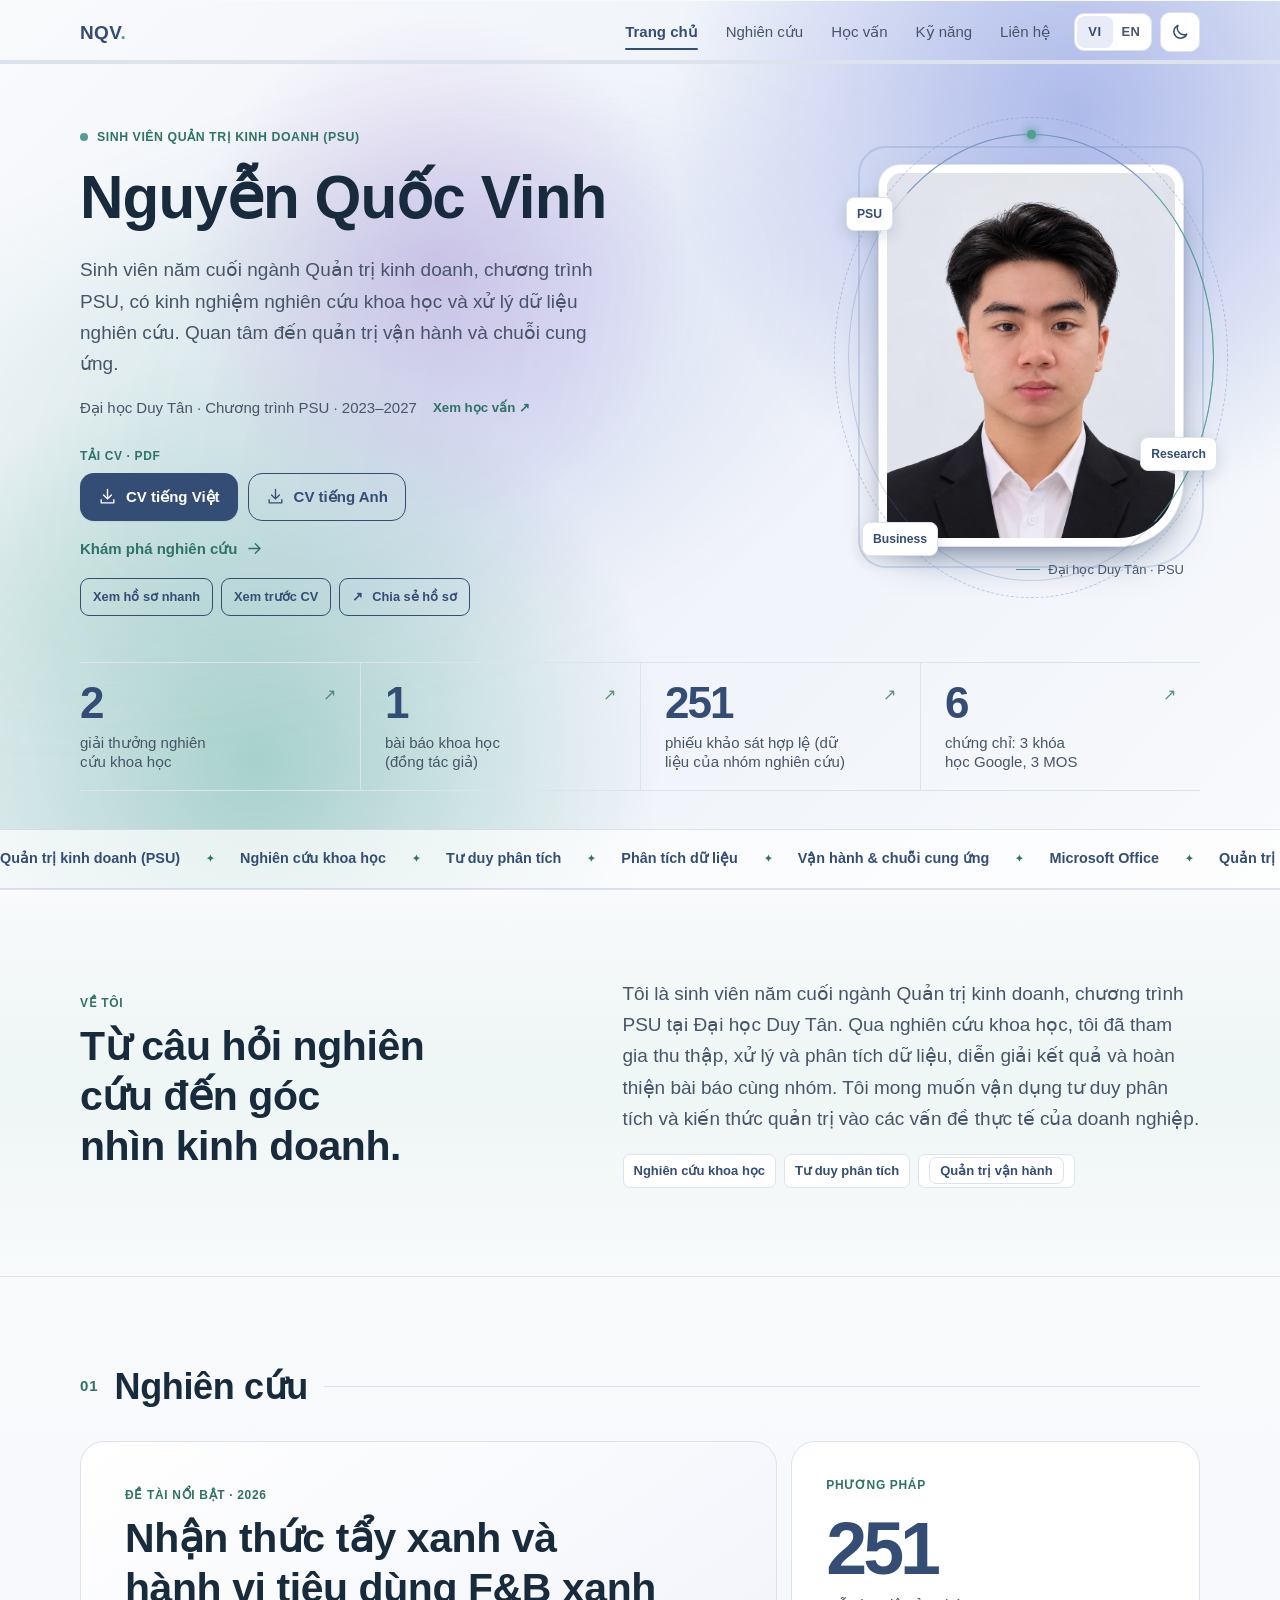
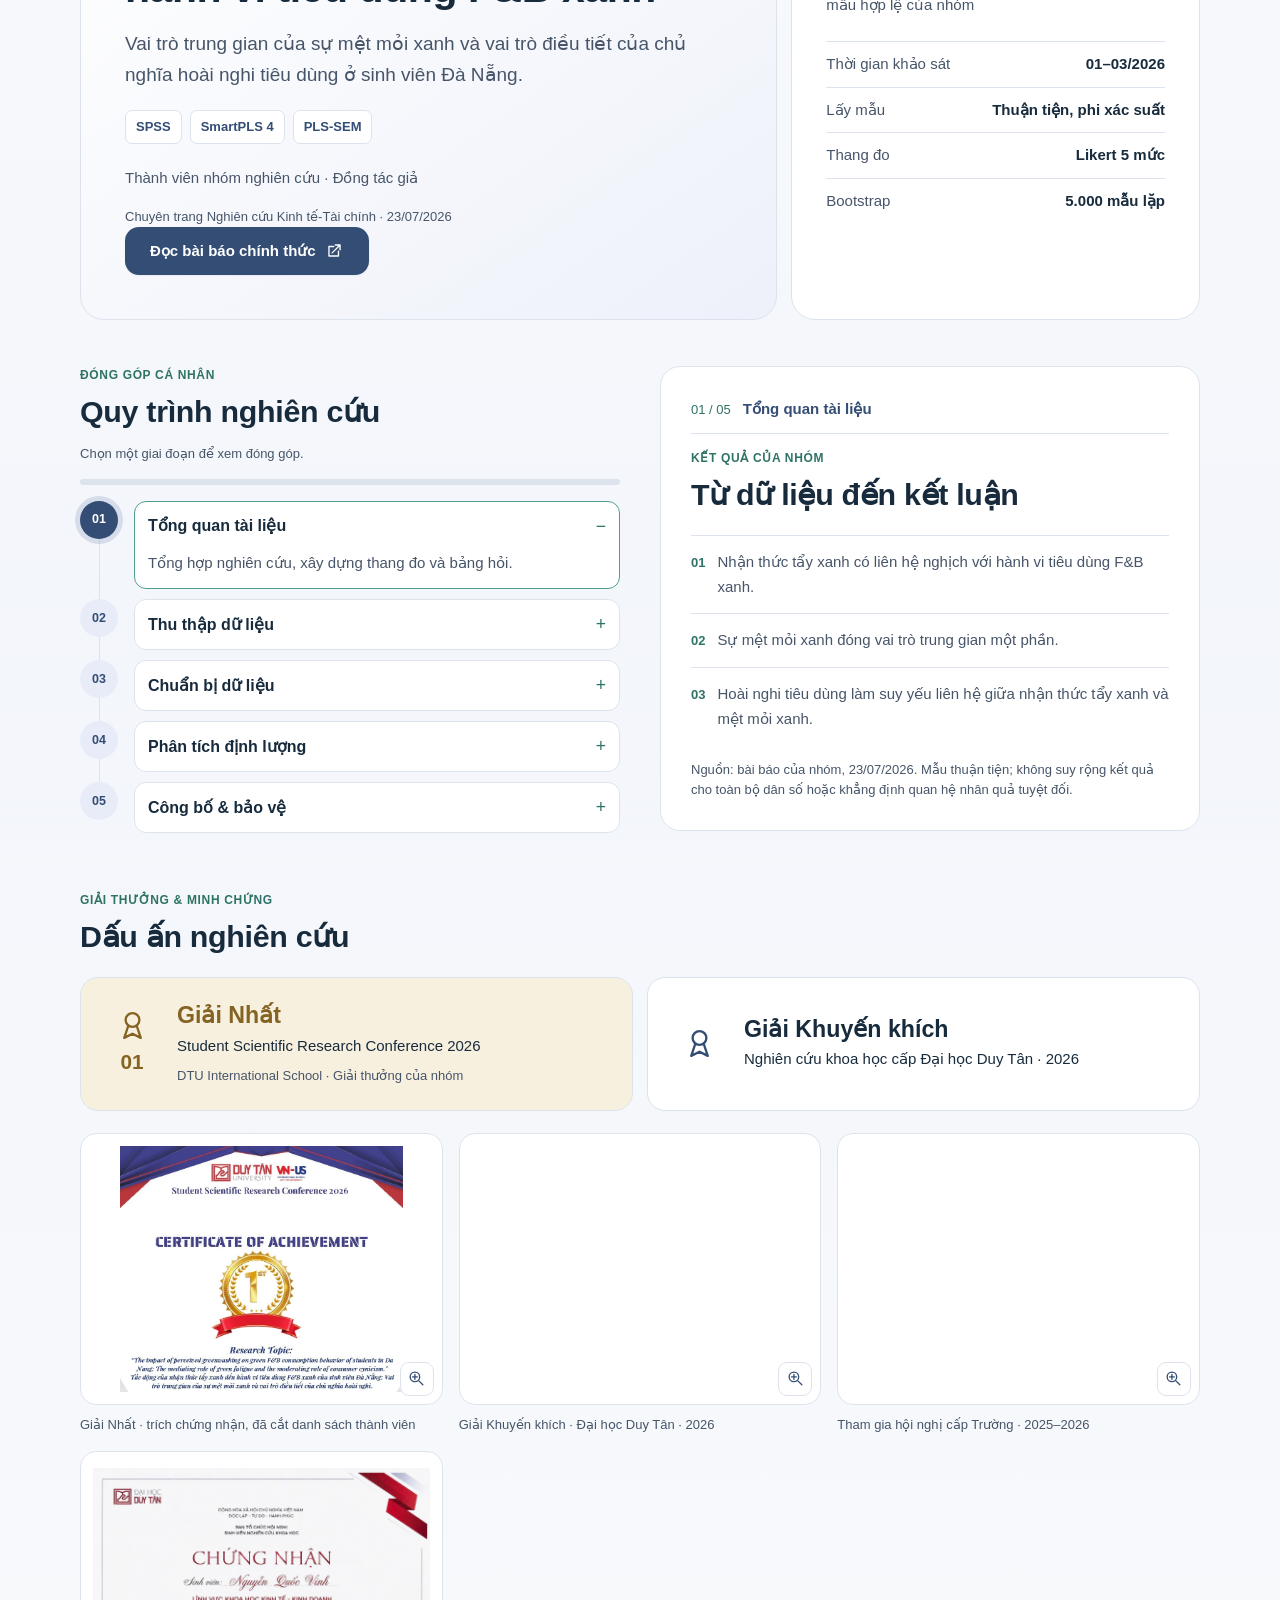
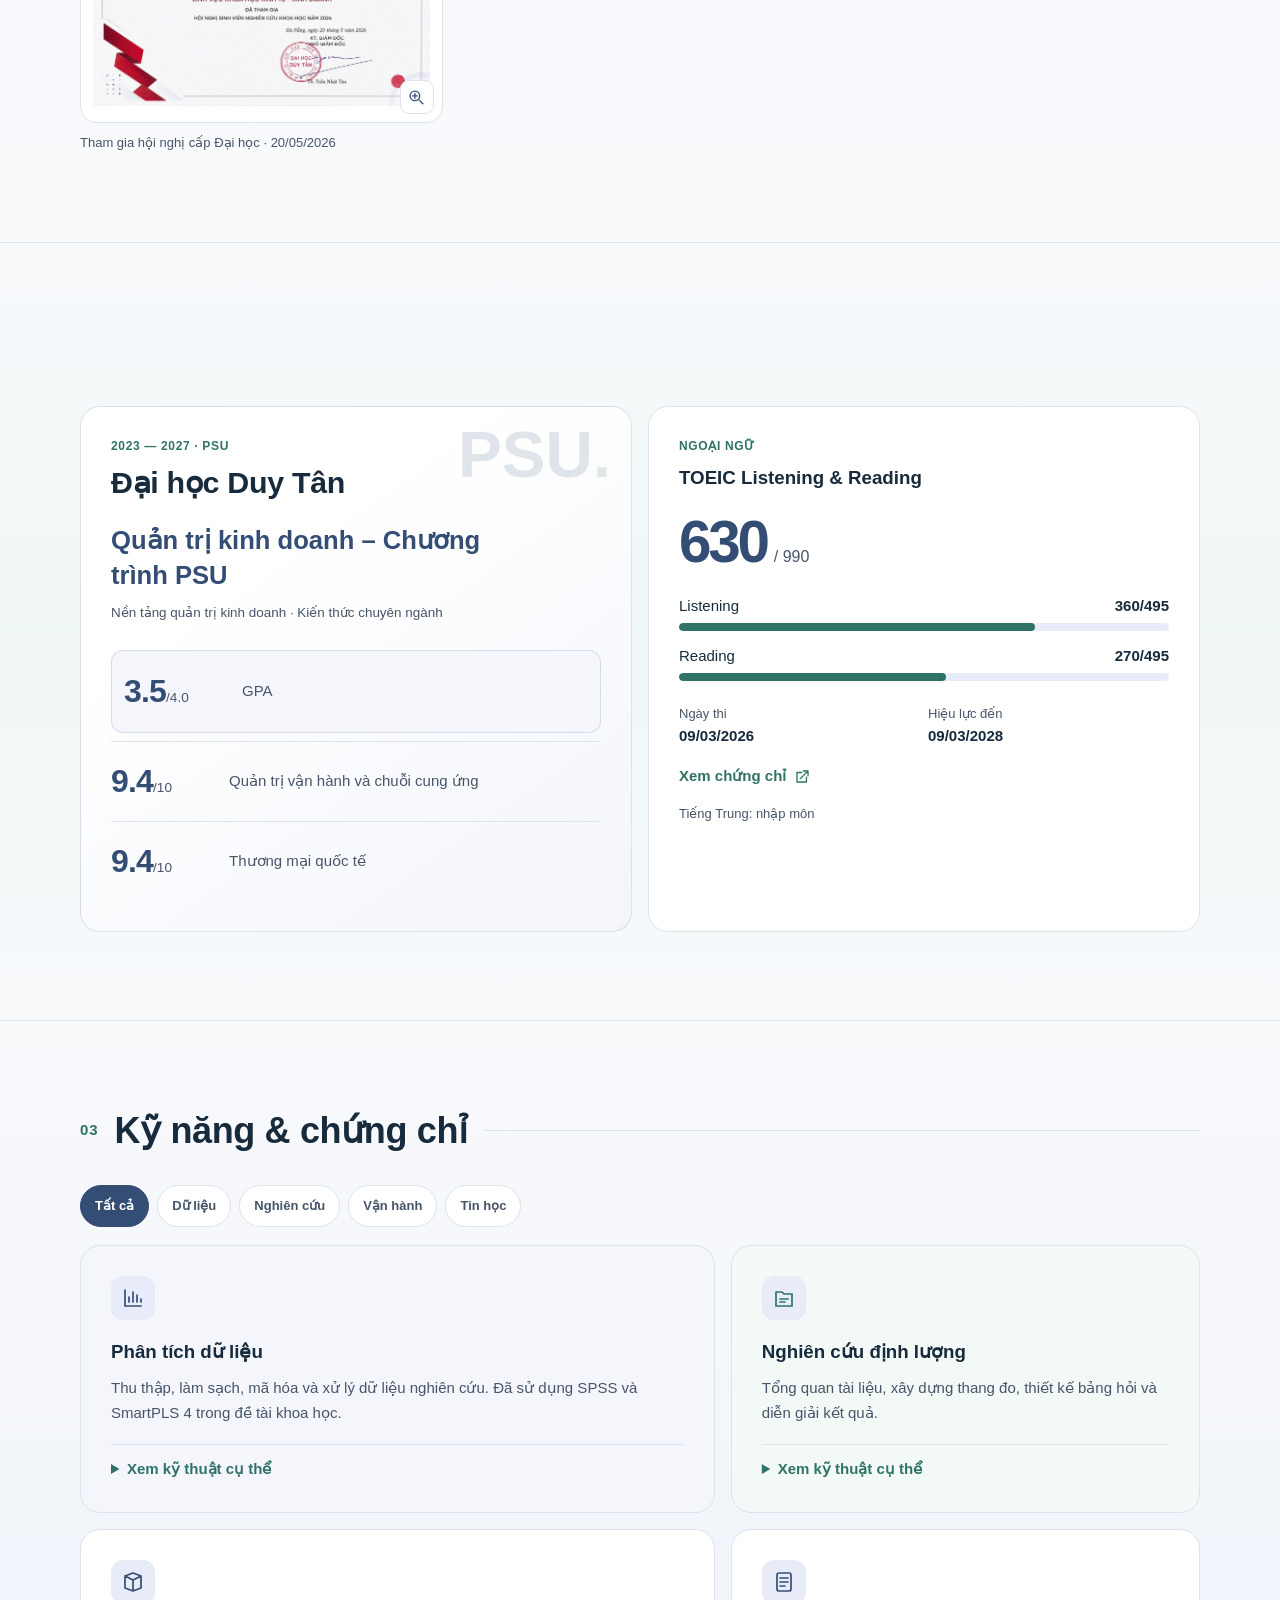
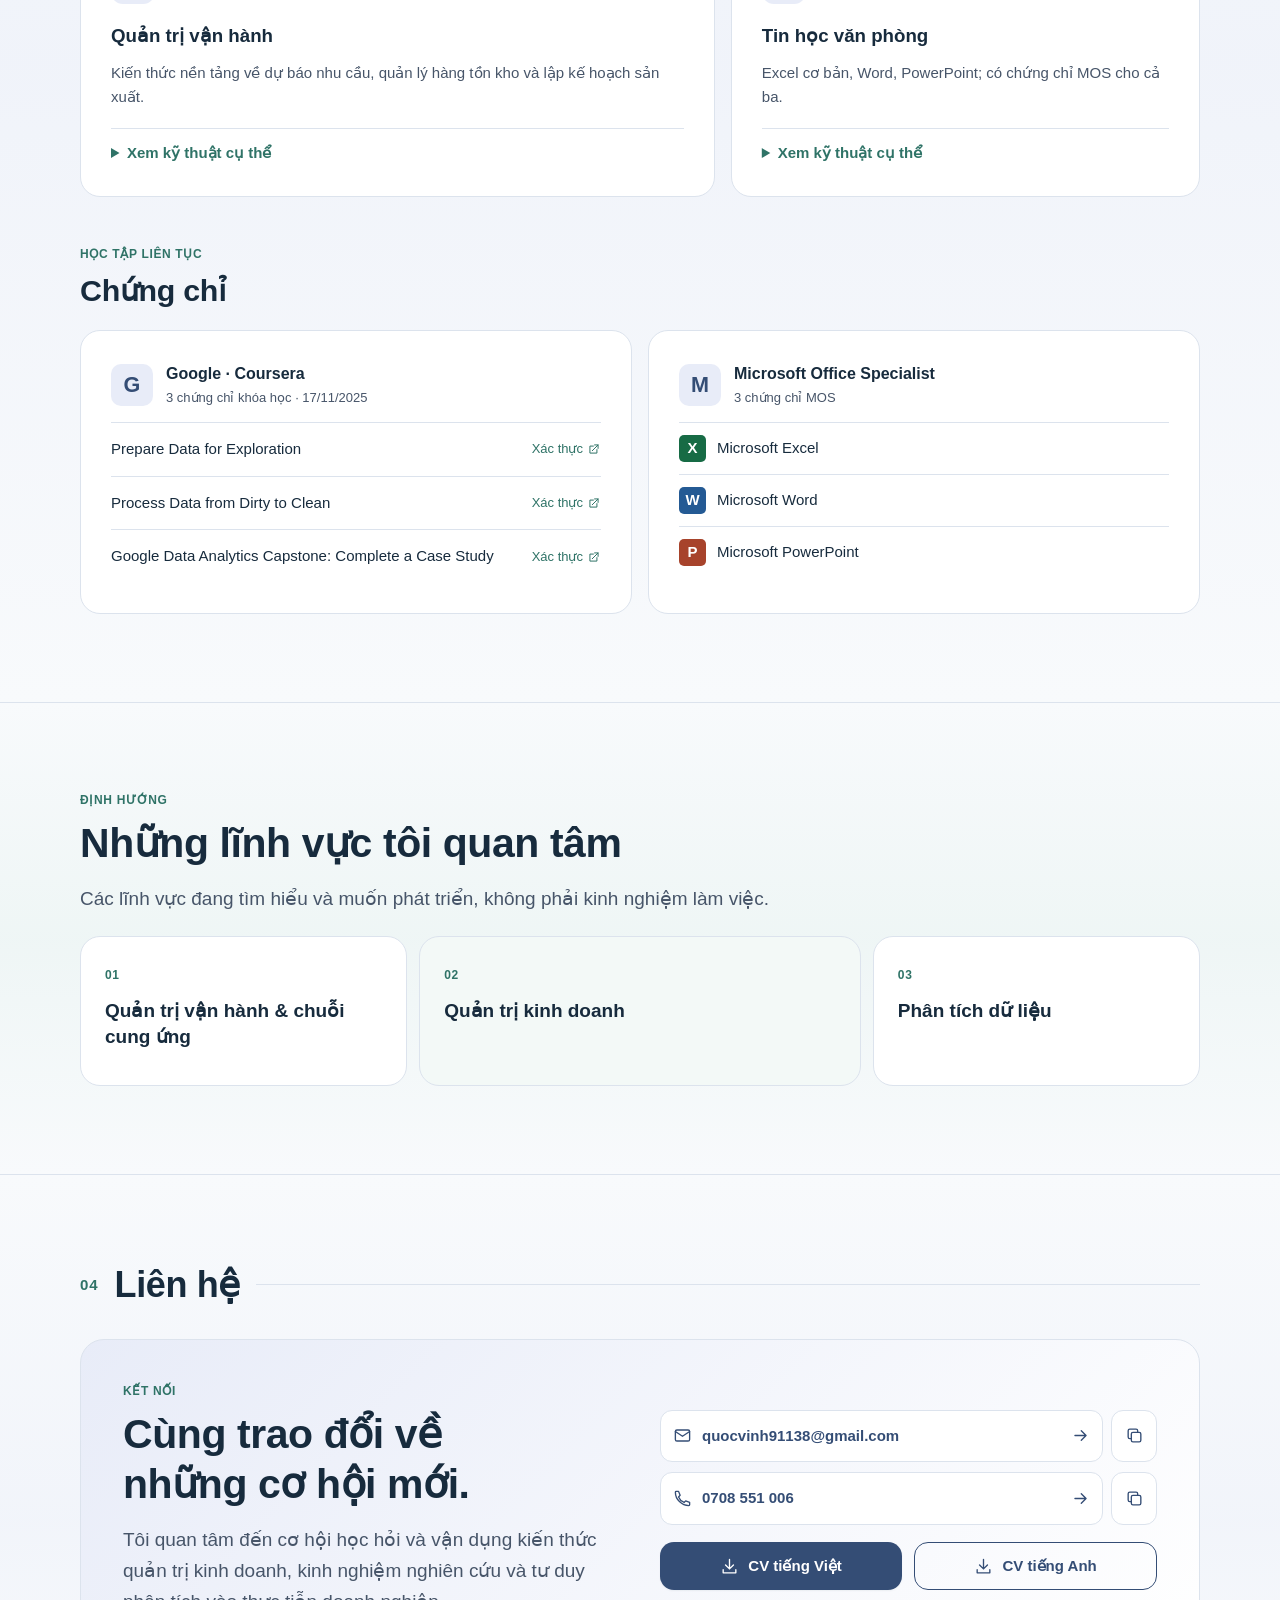
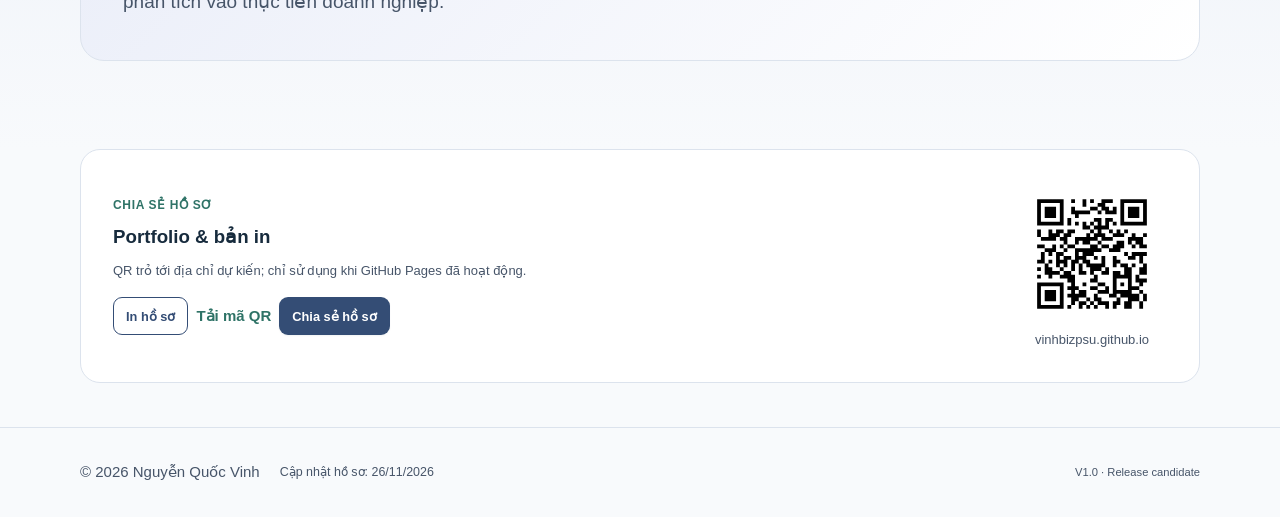
==== commit 98329bf2: "Release V1.0.4 - Add Encouragement Prize" ====
--- a/index.html
+++ b/index.html
@@ -106,7 +106,7 @@
 <section aria-labelledby="about-title" class="section about-section" id="about"><div class="container about-grid" data-reveal=""><div><p class="kicker"><span data-i18n="about.kicker">VỀ TÔI</span></p><h2 class="editorial-title" data-i18n="about.heading" id="about-title">Từ câu hỏi nghiên cứu đến góc nhìn kinh doanh.</h2></div><div class="about-copy"><p data-i18n="about.body">Tôi là sinh viên năm cuối ngành Quản trị kinh doanh, chương trình PSU tại Đại học Duy Tân. Qua nghiên cứu khoa học, tôi đã tham gia thu thập, xử lý và phân tích dữ liệu, diễn giải kết quả và hoàn thiện bài báo cùng nhóm. Tôi mong muốn vận dụng tư duy phân tích và kiến thức quản trị vào các vấn đề thực tế của doanh nghiệp.</p><div class="inline-tags"><span data-i18n="about.tag.research">Nghiên cứu khoa học</span><span data-i18n="about.tag.thinking">Tư duy phân tích</span><span><span data-i18n="about.tag">Quản trị vận hành</span></span></div></div></div></section><section aria-labelledby="research-title" class="section" id="research"><div class="container"><div class="section__head" data-reveal=""><span aria-hidden="true" class="section__index">01</span><h2 class="section__title" data-i18n="sec.research" id="research-title">Nghiên cứu</h2></div><div class="research-lead"><article class="research-main" data-reveal="" id="publication" style="--reveal-delay:0ms"><p class="kicker"><span data-i18n="research.kicker">ĐỀ TÀI NỔI BẬT · 2026</span></p><h3 class="editorial-title" data-i18n="research.title">Nhận thức tẩy xanh và hành vi tiêu dùng F&amp;B xanh</h3><p class="lead-copy" data-i18n="research.subtitle">Vai trò trung gian của sự mệt mỏi xanh và vai trò điều tiết của chủ nghĩa hoài nghi tiêu dùng ở sinh viên Đà Nẵng.</p><div class="inline-tags"><span>SPSS</span><span>SmartPLS 4</span><span>PLS-SEM</span></div><p class="role-label"><span data-i18n="research.role">Thành viên nhóm nghiên cứu · Đồng tác giả</span></p><p class="small-note">Chuyên trang Nghiên cứu Kinh tế-Tài chính · 23/07/2026</p><a class="btn btn--primary" href="https://nghiencuu.tapchikinhtetaichinh.vn/tac-dong-cua-nhan-thuc-tay-xanh-den-hanh-vi-tieu-dung-thuc-pham-va-do-uong-xanh-cua-sinh-vien-tren-dia-ban-tp-da-nang-162535.html" rel="noopener noreferrer" target="_blank"><span data-i18n="research.read">Đọc bài báo chính thức</span><svg aria-hidden="true" class="mini-icon" fill="none" stroke="currentColor" stroke-linecap="round" stroke-linejoin="round" stroke-width="1.7" viewbox="0 0 24 24"><path d="M13 5h6v6m0-6L9 15m8-2v6H5V7h6"></path></svg></a></article><aside class="method-panel"><p class="kicker"><span data-i18n="method.kicker">PHƯƠNG PHÁP</span></p><div class="method-number">251<span><span data-i18n="method.sample">mẫu hợp lệ của nhóm</span></span></div><dl class="method-list"><div><dt><span data-i18n="method.1">Thời gian khảo sát</span></dt><dd>01–03/2026</dd></div><div><dt><span data-i18n="method.2">Lấy mẫu</span></dt><dd><span data-i18n="method.2v">Thuận tiện, phi xác suất</span></dd></div><div><dt><span data-i18n="method.3">Thang đo</span></dt><dd><span data-i18n="method.3v">Likert 5 mức</span></dd></div><div><dt>Bootstrap</dt><dd><span data-i18n="method.4v">5.000 mẫu lặp</span></dd></div></dl></aside></div>
 <div class="research-detail" data-reveal=""><div><p class="kicker"><span data-i18n="process.kicker">ĐÓNG GÓP CÁ NHÂN</span></p><h3 class="subheading" data-i18n="process.title">Quy trình nghiên cứu</h3><p class="interaction-hint js-only" data-i18n="v3.timeline.hint">Chọn một giai đoạn để xem đóng góp.</p><div aria-hidden="true" class="timeline-rail"><i></i></div><ol class="timeline"><li><span class="step-num">01</span><div><h4 data-i18n="step.0.title">Tổng quan tài liệu</h4><p data-i18n="step.0.desc">Tổng hợp nghiên cứu, xây dựng thang đo và bảng hỏi.</p></div></li><li><span class="step-num">02</span><div><h4 data-i18n="step.1.title">Thu thập dữ liệu</h4><p data-i18n="step.1.desc">Tham gia khảo sát sinh viên tại Đà Nẵng (01–03/2026).</p></div></li><li><span class="step-num">03</span><div><h4 data-i18n="step.2.title">Chuẩn bị dữ liệu</h4><p data-i18n="step.2.desc">Làm sạch, mã hóa và rà soát bộ dữ liệu cuối cùng.</p></div></li><li><span class="step-num">04</span><div><h4 data-i18n="step.3.title">Phân tích định lượng</h4><p data-i18n="step.3.desc">Sử dụng SPSS và SmartPLS 4 trong nghiên cứu để thực hiện thống kê mô tả, đánh giá mô hình, phân tích trung gian và điều tiết.</p></div></li><li><span class="step-num">05</span><div><h4 data-i18n="step.4.title">Công bố &amp; bảo vệ</h4><p data-i18n="step.4.desc">Diễn giải kết quả, tham gia viết và chỉnh sửa bản thảo, thuyết trình và bảo vệ đề tài.</p></div></li></ol></div><div class="findings"><div class="story-status js-only"><span data-story-index="">01 / 05</span><strong data-story-title=""></strong></div><p class="kicker"><span data-i18n="findings.kicker">KẾT QUẢ CỦA NHÓM</span></p><h3 class="subheading" data-i18n="findings.title">Từ dữ liệu đến kết luận</h3><div class="finding"><span>01</span><p data-i18n="finding.1">Nhận thức tẩy xanh có liên hệ nghịch với hành vi tiêu dùng F&amp;B xanh.</p></div><div class="finding"><span>02</span><p data-i18n="finding.2">Sự mệt mỏi xanh đóng vai trò trung gian một phần.</p></div><div class="finding"><span>03</span><p data-i18n="finding.3">Hoài nghi tiêu dùng làm suy yếu liên hệ giữa nhận thức tẩy xanh và mệt mỏi xanh.</p></div><p class="small-note"><span data-i18n="finding.note">Nguồn: bài báo của nhóm, 23/07/2026. Mẫu thuận tiện; không suy rộng kết quả cho toàn bộ dân số hoặc khẳng định quan hệ nhân quả tuyệt đối.</span></p></div></div>
 
-<div class="honors" id="honors"><p class="kicker"><span data-i18n="honors.kicker">GIẢI THƯỞNG &amp; MINH CHỨNG</span></p><h3 class="subheading" data-i18n="honors.title">Dấu ấn nghiên cứu</h3><div class="honor-grid"><article class="honor-first" data-reveal="" style="--reveal-delay:0ms"><div class="award-mark"><svg aria-hidden="true" class="mini-icon" fill="none" stroke="currentColor" stroke-linecap="round" stroke-linejoin="round" stroke-width="1.7" viewbox="0 0 24 24"><circle cx="12" cy="8" r="5"></circle><path d="m9 12-3 9 6-3 6 3-3-9"></path></svg><span>01</span></div><div><h4 data-i18n="award.first">Giải Nhất</h4><p>Student Scientific Research Conference 2026</p><p class="small-note">DTU International School · <span data-i18n="award.team">Giải thưởng của nhóm</span></p></div></article><article class="honor-second" data-reveal="" style="--reveal-delay:105ms"><div class="award-mark secondary-mark"><svg aria-hidden="true" class="mini-icon" fill="none" stroke="currentColor" stroke-linecap="round" stroke-linejoin="round" stroke-width="1.7" viewbox="0 0 24 24"><circle cx="12" cy="8" r="5"></circle><path d="m9 12-3 9 6-3 6 3-3-9"></path></svg></div><div><h4 data-i18n="award.second">Giải Khuyến khích</h4><p data-i18n="award.second.desc">Nghiên cứu khoa học cấp Đại học Duy Tân · 2026</p></div></article></div><div class="gallery"><figure class="evidence-photo" data-reveal="" style="--reveal-delay:0ms"><a class="photo-link" data-i18n-attr="aria-label:photo.first.alt" data-photo="" href="assets/img/first-prize-excerpt.webp"><img alt="Trích giấy chứng nhận Giải Nhất của nhóm" data-i18n-attr="alt:photo.first.alt" decoding="async" loading="lazy" src="assets/img/first-prize-excerpt.webp"/><span class="photo-zoom"><svg aria-hidden="true" class="mini-icon" fill="none" stroke="currentColor" stroke-linecap="round" stroke-linejoin="round" stroke-width="1.7" viewbox="0 0 24 24"><circle cx="10" cy="10" r="6"></circle><path d="m15 15 5 5M7 10h6m-3-3v6"></path></svg></span></a><figcaption><span data-i18n="photo.first.caption">Giải Nhất · trích chứng nhận, đã cắt danh sách thành viên</span></figcaption></figure><figure class="evidence-photo" data-reveal="" style="--reveal-delay:105ms"><a class="photo-link" data-i18n-attr="aria-label:photo.school.alt" data-photo="" href="assets/img/research-school.webp"><img alt="Chứng nhận cá nhân tham gia hội nghị NCKH cấp Trường" data-i18n-attr="alt:photo.school.alt" decoding="async" loading="lazy" src="assets/img/research-school.webp"/><span class="photo-zoom"><svg aria-hidden="true" class="mini-icon" fill="none" stroke="currentColor" stroke-linecap="round" stroke-linejoin="round" stroke-width="1.7" viewbox="0 0 24 24"><circle cx="10" cy="10" r="6"></circle><path d="m15 15 5 5M7 10h6m-3-3v6"></path></svg></span></a><figcaption><span data-i18n="photo.school.caption">Tham gia hội nghị cấp Trường · 2025–2026</span></figcaption></figure><figure class="evidence-photo" data-reveal="" style="--reveal-delay:210ms"><a class="photo-link" data-i18n-attr="aria-label:photo.dtu.alt" data-photo="" href="assets/img/research-dtu.webp"><img alt="Chứng nhận tham gia hội nghị cấp Đại học Duy Tân" data-i18n-attr="alt:photo.dtu.alt" decoding="async" loading="lazy" src="assets/img/research-dtu.webp"/><span class="photo-zoom"><svg aria-hidden="true" class="mini-icon" fill="none" stroke="currentColor" stroke-linecap="round" stroke-linejoin="round" stroke-width="1.7" viewbox="0 0 24 24"><circle cx="10" cy="10" r="6"></circle><path d="m15 15 5 5M7 10h6m-3-3v6"></path></svg></span></a><figcaption><span data-i18n="photo.dtu.caption">Tham gia hội nghị cấp Đại học · 20/05/2026</span></figcaption></figure></div><section aria-labelledby="future-awards-title" class="future-section" data-future-group="awards" hidden=""><h2 class="subheading future-heading" data-future-heading="" id="future-awards-title"></h2><div class="future-grid"></div></section></div></div></section><section aria-labelledby="education-title" class="section" id="education"><div class="container"><div class="section__head" data-reveal=""><span aria-hidden="true" class="section__index">02</span><h2 class="section__title" data-i18n="sec.education" id="education-title">Học vấn &amp; ngoại ngữ</h2></div><div class="education-grid"><article class="education-card academic-feature" data-reveal="" style="--reveal-delay:0ms"><div aria-hidden="true" class="academic-mark">PSU<span>.</span></div><p class="kicker">2023 — 2027 · PSU</p><h3 class="subheading" data-i18n="edu.school">Đại học Duy Tân</h3><p class="lead-copy academic-program" data-i18n="edu.program">Quản trị kinh doanh – Chương trình PSU</p><p class="academic-note" data-i18n="v44.edu.note">Nền tảng quản trị kinh doanh · Kiến thức chuyên ngành</p><div class="grade-list"><div><strong>3.5<small>/4.0</small></strong><span>GPA</span></div><div><strong>9.4<small>/10</small></strong><span data-i18n="edu.ops">Quản trị vận hành và chuỗi cung ứng</span></div><div><strong>9.4<small>/10</small></strong><span data-i18n="edu.trade">Thương mại quốc tế</span></div></div></article><article class="toeic-card" data-reveal="" style="--reveal-delay:105ms"><p class="kicker"><span data-i18n="toeic.kicker">NGOẠI NGỮ</span></p><h3>TOEIC Listening &amp; Reading</h3><div class="toeic-score"><strong data-toeic="total">630</strong><span>/ 990</span></div><div class="score-rows"><div><span>Listening</span><strong><span data-toeic="listening">360</span>/495</strong><progress aria-label="Listening" data-toeic-bar="listening" max="495" value="360"></progress></div><div><span>Reading</span><strong><span data-toeic="reading">270</span>/495</strong><progress aria-label="Reading" data-toeic-bar="reading" max="495" value="270"></progress></div></div><div class="score-dates"><div><span data-i18n="toeic.date">Ngày thi</span><time data-toeic-date="testDate" datetime="2026-03-09">09/03/2026</time></div><div><span data-i18n="toeic.valid">Hiệu lực đến</span><time data-toeic-date="validUntil" datetime="2028-03-09">09/03/2028</time></div></div><a class="text-link" data-i18n-attr="aria-label:toeic.photo" data-photo="" data-toeic-image="" href="assets/img/toeic-public.webp"><span data-i18n="toeic.view">Xem chứng chỉ</span><svg aria-hidden="true" class="mini-icon" fill="none" stroke="currentColor" stroke-linecap="round" stroke-linejoin="round" stroke-width="1.7" viewbox="0 0 24 24"><path d="M13 5h6v6m0-6L9 15m8-2v6H5V7h6"></path></svg></a><p class="small-note language-note" data-i18n="edu.chinese">Tiếng Trung: nhập môn</p></article></div></div></section><section aria-labelledby="skills-title" class="section" id="skills"><div class="container"><div class="section__head" data-reveal=""><span aria-hidden="true" class="section__index">03</span><h2 class="section__title" data-i18n="sec.skills" id="skills-title">Kỹ năng &amp; chứng chỉ</h2></div><div aria-label="Lọc kỹ năng" class="skill-filters js-only" data-i18n-attr="aria-label:v3.filter.label" role="group"><button aria-pressed="true" data-filter="all" data-i18n="v3.filter.all" type="button">Tất cả</button><button aria-pressed="false" data-filter="data" data-i18n="v3.filter.data" type="button">Dữ liệu</button><button aria-pressed="false" data-filter="research" data-i18n="v3.filter.research" type="button">Nghiên cứu</button><button aria-pressed="false" data-filter="business" data-i18n="v3.filter.business" type="button">Vận hành</button><button aria-pressed="false" data-filter="office" data-i18n="v3.filter.office" type="button">Tin học</button></div><div class="skills-grid"><article class="skill-card" data-reveal="" data-skill="data" style="--reveal-delay:0ms"><div class="skill-icon"><svg aria-hidden="true" class="mini-icon" fill="none" stroke="currentColor" stroke-linecap="round" stroke-linejoin="round" stroke-width="1.7" viewbox="0 0 24 24"><path d="M4 20V4m0 16h16M8 16v-5m4 5V6m4 10v-7m4 7v-3"></path></svg></div><h3 data-i18n="skill.0.title">Phân tích dữ liệu</h3><p data-i18n="skill.0.body">Thu thập, làm sạch, mã hóa và xử lý dữ liệu nghiên cứu. Đã sử dụng SPSS và SmartPLS 4 trong đề tài khoa học.</p><details><summary><span data-i18n="skill.detail">Xem kỹ thuật cụ thể</span></summary><p data-i18n="skill.0.detail">Các kỹ thuật đã thực hiện trong nghiên cứu: thống kê mô tả (SPSS); PLS-SEM, Outer Loadings, Cronbach’s Alpha, Composite Reliability, AVE, HTMT, VIF, Bootstrapping, R², f², Q², trung gian và điều tiết (SmartPLS 4).</p></details></article><article class="skill-card" data-reveal="" data-skill="research" style="--reveal-delay:105ms"><div class="skill-icon"><svg aria-hidden="true" class="mini-icon" fill="none" stroke="currentColor" stroke-linecap="round" stroke-linejoin="round" stroke-width="1.7" viewbox="0 0 24 24"><path d="M4 6h6l2 2h8v12H4zM8 13h8m-8 3h5"></path></svg></div><h3 data-i18n="skill.1.title">Nghiên cứu định lượng</h3><p data-i18n="skill.1.body">Tổng quan tài liệu, xây dựng thang đo, thiết kế bảng hỏi và diễn giải kết quả.</p><details><summary><span data-i18n="skill.detail">Xem kỹ thuật cụ thể</span></summary><p data-i18n="skill.1.detail">Thu thập, làm sạch, mã hóa, rà soát dữ liệu; viết báo cáo, thuyết trình và bảo vệ đề tài.</p></details></article><article class="skill-card" data-reveal="" data-skill="business" style="--reveal-delay:210ms"><div class="skill-icon"><svg aria-hidden="true" class="mini-icon" fill="none" stroke="currentColor" stroke-linecap="round" stroke-linejoin="round" stroke-width="1.7" viewbox="0 0 24 24"><path d="M4 6l8-3 8 3v12l-8 3-8-3zM4 6l8 4 8-4M12 10v11"></path></svg></div><h3 data-i18n="skill.2.title">Quản trị vận hành</h3><p data-i18n="skill.2.body">Kiến thức nền tảng về dự báo nhu cầu, quản lý hàng tồn kho và lập kế hoạch sản xuất.</p><details><summary><span data-i18n="skill.detail">Xem kỹ thuật cụ thể</span></summary><p data-i18n="skill.2.detail">Quy hoạch tuyến tính và bài toán vận tải.</p></details></article><article class="skill-card" data-reveal="" data-skill="office" style="--reveal-delay:315ms"><div class="skill-icon"><svg aria-hidden="true" class="mini-icon" fill="none" stroke="currentColor" stroke-linecap="round" stroke-linejoin="round" stroke-width="1.7" viewbox="0 0 24 24"><rect height="18" rx="2" width="14" x="5" y="3"></rect><path d="M8 8h8M8 12h8m-8 4h5"></path></svg></div><h3 data-i18n="skill.3.title">Tin học văn phòng</h3><p data-i18n="skill.3.body">Excel cơ bản, Word, PowerPoint; có chứng chỉ MOS cho cả ba.</p><details><summary><span data-i18n="skill.detail">Xem kỹ thuật cụ thể</span></summary><p data-i18n="skill.3.detail">SUM, AVERAGE, MIN, MAX, IF, AND, OR; Sort &amp; Filter, Conditional Formatting.</p></details></article></div><div class="cert-section" data-reveal="" id="certificates"><p class="kicker"><span data-i18n="cert.kicker">HỌC TẬP LIÊN TỤC</span></p><h3 class="subheading" data-i18n="cert.title">Chứng chỉ</h3><div class="cert-grid"><article class="cert-panel" data-reveal="" style="--reveal-delay:0ms"><div class="cert-brand"><span class="brand-tile google-tile">G</span><div><h4>Google · Coursera</h4><p class="small-note"><span data-i18n="cert.google">3 chứng chỉ khóa học · 17/11/2025</span></p></div></div><ul class="cert-list"><li><span>Prepare Data for Exploration</span><a aria-label="Verify Prepare Data for Exploration" href="https://coursera.org/verify/0BK9XWOE65WF" rel="noopener noreferrer" target="_blank"><span data-i18n="cert.verify">Xác thực</span><svg aria-hidden="true" class="mini-icon" fill="none" stroke="currentColor" stroke-linecap="round" stroke-linejoin="round" stroke-width="1.7" viewbox="0 0 24 24"><path d="M13 5h6v6m0-6L9 15m8-2v6H5V7h6"></path></svg></a></li><li><span>Process Data from Dirty to Clean</span><a aria-label="Verify Process Data from Dirty to Clean" href="https://coursera.org/verify/88UKC4UZXIUZ" rel="noopener noreferrer" target="_blank"><span data-i18n="cert.verify">Xác thực</span><svg aria-hidden="true" class="mini-icon" fill="none" stroke="currentColor" stroke-linecap="round" stroke-linejoin="round" stroke-width="1.7" viewbox="0 0 24 24"><path d="M13 5h6v6m0-6L9 15m8-2v6H5V7h6"></path></svg></a></li><li><span>Google Data Analytics Capstone: Complete a Case Study</span><a aria-label="Verify Google Data Analytics Capstone: Complete a Case Study" href="https://coursera.org/verify/P7C0MKGSFAR1" rel="noopener noreferrer" target="_blank"><span data-i18n="cert.verify">Xác thực</span><svg aria-hidden="true" class="mini-icon" fill="none" stroke="currentColor" stroke-linecap="round" stroke-linejoin="round" stroke-width="1.7" viewbox="0 0 24 24"><path d="M13 5h6v6m0-6L9 15m8-2v6H5V7h6"></path></svg></a></li></ul></article><article class="cert-panel" data-reveal="" style="--reveal-delay:105ms"><div class="cert-brand"><span class="brand-tile mos-tile">M</span><div><h4>Microsoft Office Specialist</h4><p class="small-note"><span data-i18n="cert.mos">3 chứng chỉ MOS</span></p></div></div><ul class="mos-list"><li><span class="office-letter excel">X</span> Microsoft Excel</li><li><span class="office-letter word">W</span> Microsoft Word</li><li><span class="office-letter ppt">P</span> Microsoft PowerPoint</li></ul></article></div><section aria-labelledby="future-certifications-title" class="future-section" data-future-group="certifications" hidden=""><h2 class="subheading future-heading" data-future-heading="" id="future-certifications-title"></h2><div class="future-grid"></div></section></div></div></section><section aria-label="Experience and projects" class="section" hidden="" id="future-career"><div class="container"><section aria-labelledby="future-experience-title" class="future-section" data-future-group="experience" hidden=""><h2 class="subheading future-heading" data-future-heading="" id="future-experience-title"></h2><div class="future-grid"></div></section><section aria-labelledby="future-projects-title" class="future-section" data-future-group="projects" hidden=""><h2 class="subheading future-heading" data-future-heading="" id="future-projects-title"></h2><div class="future-grid"></div></section></div></section><section class="section career-section" id="interests"><div class="container"><p class="kicker"><span data-i18n="v4.c.k">ĐỊNH HƯỚNG</span></p><h2 class="editorial-title"><span data-i18n="v4.c.t">Những lĩnh vực tôi quan tâm</span></h2><p class="lead-copy"><span data-i18n="v4.c.note">Các lĩnh vực đang tìm hiểu và muốn phát triển, không phải kinh nghiệm làm việc.</span></p><div class="career-grid"><div class="career-tile" data-reveal="" style="--reveal-delay:0ms"><span class="kicker">01</span><h4><span data-i18n="v4.c.ops">Quản trị vận hành &amp; chuỗi cung ứng</span></h4></div><div class="career-tile" data-reveal="" style="--reveal-delay:105ms"><span class="kicker">02</span><h4><span data-i18n="v4.c.biz">Quản trị kinh doanh</span></h4></div><div class="career-tile" data-reveal="" style="--reveal-delay:210ms"><span class="kicker">03</span><h4><span data-i18n="v4.c.data">Phân tích dữ liệu</span></h4></div></div></div></section><section aria-labelledby="contact-title" class="section" id="contact"><div class="container"><div class="section__head" data-reveal=""><span aria-hidden="true" class="section__index">04</span><h2 class="section__title" data-i18n="sec.contact" id="contact-title">Liên hệ</h2></div><div class="contact-panel" data-reveal=""><div><p class="kicker"><span data-i18n="contact.kicker">KẾT NỐI</span></p><h3 class="editorial-title" data-i18n="contact.heading">Cùng trao đổi về những cơ hội mới.</h3><p class="lead-copy" data-i18n="contact.copy">Tôi quan tâm đến cơ hội học hỏi và vận dụng kiến thức quản trị kinh doanh, kinh nghiệm nghiên cứu và tư duy phân tích vào thực tiễn doanh nghiệp.</p></div><div class="contact-links"><div class="contact-row"><a href="mailto:quocvinh91138@gmail.com"><svg aria-hidden="true" class="mini-icon" fill="none" stroke="currentColor" stroke-linecap="round" stroke-linejoin="round" stroke-width="1.7" viewbox="0 0 24 24"><rect height="14" rx="2" width="18" x="3" y="5"></rect><path d="m3 7 9 6 9-6"></path></svg><span>quocvinh91138@gmail.com</span><svg aria-hidden="true" class="mini-icon" fill="none" stroke="currentColor" stroke-linecap="round" stroke-linejoin="round" stroke-width="1.7" viewbox="0 0 24 24"><path d="M5 12h14m-6-6 6 6-6 6"></path></svg></a><button class="copy-btn js-only" data-copy="email" data-i18n-attr="aria-label:v3.copy.email;title:v3.copy.email" type="button"><svg aria-hidden="true" class="mini-icon" fill="none" stroke="currentColor" stroke-width="1.7" viewbox="0 0 24 24"><rect height="12" rx="2" width="12" x="8" y="8"></rect><path d="M16 8V6a2 2 0 0 0-2-2H6a2 2 0 0 0-2 2v8a2 2 0 0 0 2 2h2"></path></svg><span class="visually-hidden" data-i18n="v3.copy.email">Sao chép</span></button></div><div class="contact-row"><a href="tel:+84708551006"><svg aria-hidden="true" class="mini-icon" fill="none" stroke="currentColor" stroke-linecap="round" stroke-linejoin="round" stroke-width="1.7" viewbox="0 0 24 24"><path d="M7 3H4a1 1 0 0 0-1 1c0 9 8 17 17 17a1 1 0 0 0 1-1v-3l-5-2-2 2a13 13 0 0 1-7-7l2-2z"></path></svg><span>0708 551 006</span><svg aria-hidden="true" class="mini-icon" fill="none" stroke="currentColor" stroke-linecap="round" stroke-linejoin="round" stroke-width="1.7" viewbox="0 0 24 24"><path d="M5 12h14m-6-6 6 6-6 6"></path></svg></a><button class="copy-btn js-only" data-copy="phone" data-i18n-attr="aria-label:v3.copy.phone;title:v3.copy.phone" type="button"><svg aria-hidden="true" class="mini-icon" fill="none" stroke="currentColor" stroke-width="1.7" viewbox="0 0 24 24"><rect height="12" rx="2" width="12" x="8" y="8"></rect><path d="M16 8V6a2 2 0 0 0-2-2H6a2 2 0 0 0-2 2v8a2 2 0 0 0 2 2h2"></path></svg><span class="visually-hidden" data-i18n="v3.copy.phone">Sao chép</span></button></div><div class="btn-row"><a class="btn btn--primary" download="" href="assets/cv/CV_VI_Nguyen-Quoc-Vinh.pdf"><svg aria-hidden="true" class="mini-icon" fill="none" stroke="currentColor" stroke-linecap="round" stroke-linejoin="round" stroke-width="1.7" viewbox="0 0 24 24"><path d="M12 3v12m-5-5 5 5 5-5M4 16v4h16v-4"></path></svg><span data-i18n="cv.vi">CV tiếng Việt</span></a><a class="btn btn--secondary" download="" href="assets/cv/CV_EN_Nguyen-Quoc-Vinh.pdf"><svg aria-hidden="true" class="mini-icon" fill="none" stroke="currentColor" stroke-linecap="round" stroke-linejoin="round" stroke-width="1.7" viewbox="0 0 24 24"><path d="M12 3v12m-5-5 5 5 5-5M4 16v4h16v-4"></path></svg><span data-i18n="cv.en">CV tiếng Anh</span></a></div></div></div></div></section> <div class="container"><div class="v4-share" data-reveal=""><div><p class="kicker"><span data-i18n="v4.share.k">CHIA SẺ HỒ SƠ</span></p><h3><span data-i18n="v4.share.t">Portfolio &amp; bản in</span></h3><p class="small-note"><span data-i18n="v4.qr.note">QR trỏ tới địa chỉ dự kiến; chỉ sử dụng khi GitHub Pages đã hoạt động.</span></p><div class="v4-hero-actions"><button class="btn btn--secondary js-only" data-print="" type="button"><span data-i18n="v4.print">In hồ sơ</span></button><a class="text-link" download="Portfolio-QR.svg" href="assets/img/portfolio-qr.svg"><span data-i18n="v4.qr.download">Tải mã QR</span></a><button class="btn btn--primary js-only share-trigger" data-share="" type="button"><span data-i18n="v44.share">Chia sẻ hồ sơ</span></button></div></div><figure class="qr-figure"><img alt="QR: https://vinhbizpsu.github.io/" height="144" loading="lazy" src="assets/img/portfolio-qr.svg" width="144"/><figcaption class="small-note">vinhbizpsu.github.io</figcaption></figure></div></div>
+<div class="honors" id="honors"><p class="kicker"><span data-i18n="honors.kicker">GIẢI THƯỞNG &amp; MINH CHỨNG</span></p><h3 class="subheading" data-i18n="honors.title">Dấu ấn nghiên cứu</h3><div class="honor-grid"><article class="honor-first" data-reveal="" style="--reveal-delay:0ms"><div class="award-mark"><svg aria-hidden="true" class="mini-icon" fill="none" stroke="currentColor" stroke-linecap="round" stroke-linejoin="round" stroke-width="1.7" viewbox="0 0 24 24"><circle cx="12" cy="8" r="5"></circle><path d="m9 12-3 9 6-3 6 3-3-9"></path></svg><span>01</span></div><div><h4 data-i18n="award.first">Giải Nhất</h4><p>Student Scientific Research Conference 2026</p><p class="small-note">DTU International School · <span data-i18n="award.team">Giải thưởng của nhóm</span></p></div></article><article class="honor-second" data-reveal="" style="--reveal-delay:105ms"><div class="award-mark secondary-mark"><svg aria-hidden="true" class="mini-icon" fill="none" stroke="currentColor" stroke-linecap="round" stroke-linejoin="round" stroke-width="1.7" viewbox="0 0 24 24"><circle cx="12" cy="8" r="5"></circle><path d="m9 12-3 9 6-3 6 3-3-9"></path></svg></div><div><h4 data-i18n="award.second">Giải Khuyến khích</h4><p data-i18n="award.second.desc">Nghiên cứu khoa học cấp Đại học Duy Tân · 2026</p></div></article></div><div class="gallery"><figure class="evidence-photo" data-reveal="" style="--reveal-delay:0ms"><a class="photo-link" data-i18n-attr="aria-label:photo.first.alt" data-photo="" href="assets/img/first-prize-excerpt.webp"><img alt="Trích giấy chứng nhận Giải Nhất của nhóm" data-i18n-attr="alt:photo.first.alt" decoding="async" loading="lazy" src="assets/img/first-prize-excerpt.webp"/><span class="photo-zoom"><svg aria-hidden="true" class="mini-icon" fill="none" stroke="currentColor" stroke-linecap="round" stroke-linejoin="round" stroke-width="1.7" viewbox="0 0 24 24"><circle cx="10" cy="10" r="6"></circle><path d="m15 15 5 5M7 10h6m-3-3v6"></path></svg></span></a><figcaption><span data-i18n="photo.first.caption">Giải Nhất · trích chứng nhận, đã cắt danh sách thành viên</span></figcaption></figure><figure class="evidence-photo" data-reveal="" style="--reveal-delay:105ms"><a class="photo-link" data-i18n-attr="aria-label:photo.encouragement.alt" data-photo="" href="assets/img/encouragement-prize.webp"><img alt="Giấy khen Giải Khuyến khích NCKH cấp Đại học Duy Tân" data-i18n-attr="alt:photo.encouragement.alt" decoding="async" loading="lazy" src="assets/img/encouragement-prize.webp"/><span class="photo-zoom"><svg aria-hidden="true" class="mini-icon" fill="none" stroke="currentColor" stroke-linecap="round" stroke-linejoin="round" stroke-width="1.7" viewbox="0 0 24 24"><circle cx="10" cy="10" r="6"></circle><path d="m15 15 5 5M7 10h6m-3-3v6"></path></svg></span></a><figcaption><span data-i18n="photo.encouragement.caption">Giải Khuyến khích · Đại học Duy Tân · 2026</span></figcaption></figure><figure class="evidence-photo" data-reveal="" style="--reveal-delay:210ms"><a class="photo-link" data-i18n-attr="aria-label:photo.school.alt" data-photo="" href="assets/img/research-school.webp"><img alt="Chứng nhận cá nhân tham gia hội nghị NCKH cấp Trường" data-i18n-attr="alt:photo.school.alt" decoding="async" loading="lazy" src="assets/img/research-school.webp"/><span class="photo-zoom"><svg aria-hidden="true" class="mini-icon" fill="none" stroke="currentColor" stroke-linecap="round" stroke-linejoin="round" stroke-width="1.7" viewbox="0 0 24 24"><circle cx="10" cy="10" r="6"></circle><path d="m15 15 5 5M7 10h6m-3-3v6"></path></svg></span></a><figcaption><span data-i18n="photo.school.caption">Tham gia hội nghị cấp Trường · 2025–2026</span></figcaption></figure><figure class="evidence-photo" data-reveal="" style="--reveal-delay:315ms"><a class="photo-link" data-i18n-attr="aria-label:photo.dtu.alt" data-photo="" href="assets/img/research-dtu.webp"><img alt="Chứng nhận tham gia hội nghị cấp Đại học Duy Tân" data-i18n-attr="alt:photo.dtu.alt" decoding="async" loading="lazy" src="assets/img/research-dtu.webp"/><span class="photo-zoom"><svg aria-hidden="true" class="mini-icon" fill="none" stroke="currentColor" stroke-linecap="round" stroke-linejoin="round" stroke-width="1.7" viewbox="0 0 24 24"><circle cx="10" cy="10" r="6"></circle><path d="m15 15 5 5M7 10h6m-3-3v6"></path></svg></span></a><figcaption><span data-i18n="photo.dtu.caption">Tham gia hội nghị cấp Đại học · 20/05/2026</span></figcaption></figure></div><section aria-labelledby="future-awards-title" class="future-section" data-future-group="awards" hidden=""><h2 class="subheading future-heading" data-future-heading="" id="future-awards-title"></h2><div class="future-grid"></div></section></div></div></section><section aria-labelledby="education-title" class="section" id="education"><div class="container"><div class="section__head" data-reveal=""><span aria-hidden="true" class="section__index">02</span><h2 class="section__title" data-i18n="sec.education" id="education-title">Học vấn &amp; ngoại ngữ</h2></div><div class="education-grid"><article class="education-card academic-feature" data-reveal="" style="--reveal-delay:0ms"><div aria-hidden="true" class="academic-mark">PSU<span>.</span></div><p class="kicker">2023 — 2027 · PSU</p><h3 class="subheading" data-i18n="edu.school">Đại học Duy Tân</h3><p class="lead-copy academic-program" data-i18n="edu.program">Quản trị kinh doanh – Chương trình PSU</p><p class="academic-note" data-i18n="v44.edu.note">Nền tảng quản trị kinh doanh · Kiến thức chuyên ngành</p><div class="grade-list"><div><strong>3.5<small>/4.0</small></strong><span>GPA</span></div><div><strong>9.4<small>/10</small></strong><span data-i18n="edu.ops">Quản trị vận hành và chuỗi cung ứng</span></div><div><strong>9.4<small>/10</small></strong><span data-i18n="edu.trade">Thương mại quốc tế</span></div></div></article><article class="toeic-card" data-reveal="" style="--reveal-delay:105ms"><p class="kicker"><span data-i18n="toeic.kicker">NGOẠI NGỮ</span></p><h3>TOEIC Listening &amp; Reading</h3><div class="toeic-score"><strong data-toeic="total">630</strong><span>/ 990</span></div><div class="score-rows"><div><span>Listening</span><strong><span data-toeic="listening">360</span>/495</strong><progress aria-label="Listening" data-toeic-bar="listening" max="495" value="360"></progress></div><div><span>Reading</span><strong><span data-toeic="reading">270</span>/495</strong><progress aria-label="Reading" data-toeic-bar="reading" max="495" value="270"></progress></div></div><div class="score-dates"><div><span data-i18n="toeic.date">Ngày thi</span><time data-toeic-date="testDate" datetime="2026-03-09">09/03/2026</time></div><div><span data-i18n="toeic.valid">Hiệu lực đến</span><time data-toeic-date="validUntil" datetime="2028-03-09">09/03/2028</time></div></div><a class="text-link" data-i18n-attr="aria-label:toeic.photo" data-photo="" data-toeic-image="" href="assets/img/toeic-public.webp"><span data-i18n="toeic.view">Xem chứng chỉ</span><svg aria-hidden="true" class="mini-icon" fill="none" stroke="currentColor" stroke-linecap="round" stroke-linejoin="round" stroke-width="1.7" viewbox="0 0 24 24"><path d="M13 5h6v6m0-6L9 15m8-2v6H5V7h6"></path></svg></a><p class="small-note language-note" data-i18n="edu.chinese">Tiếng Trung: nhập môn</p></article></div></div></section><section aria-labelledby="skills-title" class="section" id="skills"><div class="container"><div class="section__head" data-reveal=""><span aria-hidden="true" class="section__index">03</span><h2 class="section__title" data-i18n="sec.skills" id="skills-title">Kỹ năng &amp; chứng chỉ</h2></div><div aria-label="Lọc kỹ năng" class="skill-filters js-only" data-i18n-attr="aria-label:v3.filter.label" role="group"><button aria-pressed="true" data-filter="all" data-i18n="v3.filter.all" type="button">Tất cả</button><button aria-pressed="false" data-filter="data" data-i18n="v3.filter.data" type="button">Dữ liệu</button><button aria-pressed="false" data-filter="research" data-i18n="v3.filter.research" type="button">Nghiên cứu</button><button aria-pressed="false" data-filter="business" data-i18n="v3.filter.business" type="button">Vận hành</button><button aria-pressed="false" data-filter="office" data-i18n="v3.filter.office" type="button">Tin học</button></div><div class="skills-grid"><article class="skill-card" data-reveal="" data-skill="data" style="--reveal-delay:0ms"><div class="skill-icon"><svg aria-hidden="true" class="mini-icon" fill="none" stroke="currentColor" stroke-linecap="round" stroke-linejoin="round" stroke-width="1.7" viewbox="0 0 24 24"><path d="M4 20V4m0 16h16M8 16v-5m4 5V6m4 10v-7m4 7v-3"></path></svg></div><h3 data-i18n="skill.0.title">Phân tích dữ liệu</h3><p data-i18n="skill.0.body">Thu thập, làm sạch, mã hóa và xử lý dữ liệu nghiên cứu. Đã sử dụng SPSS và SmartPLS 4 trong đề tài khoa học.</p><details><summary><span data-i18n="skill.detail">Xem kỹ thuật cụ thể</span></summary><p data-i18n="skill.0.detail">Các kỹ thuật đã thực hiện trong nghiên cứu: thống kê mô tả (SPSS); PLS-SEM, Outer Loadings, Cronbach’s Alpha, Composite Reliability, AVE, HTMT, VIF, Bootstrapping, R², f², Q², trung gian và điều tiết (SmartPLS 4).</p></details></article><article class="skill-card" data-reveal="" data-skill="research" style="--reveal-delay:105ms"><div class="skill-icon"><svg aria-hidden="true" class="mini-icon" fill="none" stroke="currentColor" stroke-linecap="round" stroke-linejoin="round" stroke-width="1.7" viewbox="0 0 24 24"><path d="M4 6h6l2 2h8v12H4zM8 13h8m-8 3h5"></path></svg></div><h3 data-i18n="skill.1.title">Nghiên cứu định lượng</h3><p data-i18n="skill.1.body">Tổng quan tài liệu, xây dựng thang đo, thiết kế bảng hỏi và diễn giải kết quả.</p><details><summary><span data-i18n="skill.detail">Xem kỹ thuật cụ thể</span></summary><p data-i18n="skill.1.detail">Thu thập, làm sạch, mã hóa, rà soát dữ liệu; viết báo cáo, thuyết trình và bảo vệ đề tài.</p></details></article><article class="skill-card" data-reveal="" data-skill="business" style="--reveal-delay:210ms"><div class="skill-icon"><svg aria-hidden="true" class="mini-icon" fill="none" stroke="currentColor" stroke-linecap="round" stroke-linejoin="round" stroke-width="1.7" viewbox="0 0 24 24"><path d="M4 6l8-3 8 3v12l-8 3-8-3zM4 6l8 4 8-4M12 10v11"></path></svg></div><h3 data-i18n="skill.2.title">Quản trị vận hành</h3><p data-i18n="skill.2.body">Kiến thức nền tảng về dự báo nhu cầu, quản lý hàng tồn kho và lập kế hoạch sản xuất.</p><details><summary><span data-i18n="skill.detail">Xem kỹ thuật cụ thể</span></summary><p data-i18n="skill.2.detail">Quy hoạch tuyến tính và bài toán vận tải.</p></details></article><article class="skill-card" data-reveal="" data-skill="office" style="--reveal-delay:315ms"><div class="skill-icon"><svg aria-hidden="true" class="mini-icon" fill="none" stroke="currentColor" stroke-linecap="round" stroke-linejoin="round" stroke-width="1.7" viewbox="0 0 24 24"><rect height="18" rx="2" width="14" x="5" y="3"></rect><path d="M8 8h8M8 12h8m-8 4h5"></path></svg></div><h3 data-i18n="skill.3.title">Tin học văn phòng</h3><p data-i18n="skill.3.body">Excel cơ bản, Word, PowerPoint; có chứng chỉ MOS cho cả ba.</p><details><summary><span data-i18n="skill.detail">Xem kỹ thuật cụ thể</span></summary><p data-i18n="skill.3.detail">SUM, AVERAGE, MIN, MAX, IF, AND, OR; Sort &amp; Filter, Conditional Formatting.</p></details></article></div><div class="cert-section" data-reveal="" id="certificates"><p class="kicker"><span data-i18n="cert.kicker">HỌC TẬP LIÊN TỤC</span></p><h3 class="subheading" data-i18n="cert.title">Chứng chỉ</h3><div class="cert-grid"><article class="cert-panel" data-reveal="" style="--reveal-delay:0ms"><div class="cert-brand"><span class="brand-tile google-tile">G</span><div><h4>Google · Coursera</h4><p class="small-note"><span data-i18n="cert.google">3 chứng chỉ khóa học · 17/11/2025</span></p></div></div><ul class="cert-list"><li><span>Prepare Data for Exploration</span><a aria-label="Verify Prepare Data for Exploration" href="https://coursera.org/verify/0BK9XWOE65WF" rel="noopener noreferrer" target="_blank"><span data-i18n="cert.verify">Xác thực</span><svg aria-hidden="true" class="mini-icon" fill="none" stroke="currentColor" stroke-linecap="round" stroke-linejoin="round" stroke-width="1.7" viewbox="0 0 24 24"><path d="M13 5h6v6m0-6L9 15m8-2v6H5V7h6"></path></svg></a></li><li><span>Process Data from Dirty to Clean</span><a aria-label="Verify Process Data from Dirty to Clean" href="https://coursera.org/verify/88UKC4UZXIUZ" rel="noopener noreferrer" target="_blank"><span data-i18n="cert.verify">Xác thực</span><svg aria-hidden="true" class="mini-icon" fill="none" stroke="currentColor" stroke-linecap="round" stroke-linejoin="round" stroke-width="1.7" viewbox="0 0 24 24"><path d="M13 5h6v6m0-6L9 15m8-2v6H5V7h6"></path></svg></a></li><li><span>Google Data Analytics Capstone: Complete a Case Study</span><a aria-label="Verify Google Data Analytics Capstone: Complete a Case Study" href="https://coursera.org/verify/P7C0MKGSFAR1" rel="noopener noreferrer" target="_blank"><span data-i18n="cert.verify">Xác thực</span><svg aria-hidden="true" class="mini-icon" fill="none" stroke="currentColor" stroke-linecap="round" stroke-linejoin="round" stroke-width="1.7" viewbox="0 0 24 24"><path d="M13 5h6v6m0-6L9 15m8-2v6H5V7h6"></path></svg></a></li></ul></article><article class="cert-panel" data-reveal="" style="--reveal-delay:105ms"><div class="cert-brand"><span class="brand-tile mos-tile">M</span><div><h4>Microsoft Office Specialist</h4><p class="small-note"><span data-i18n="cert.mos">3 chứng chỉ MOS</span></p></div></div><ul class="mos-list"><li><span class="office-letter excel">X</span> Microsoft Excel</li><li><span class="office-letter word">W</span> Microsoft Word</li><li><span class="office-letter ppt">P</span> Microsoft PowerPoint</li></ul></article></div><section aria-labelledby="future-certifications-title" class="future-section" data-future-group="certifications" hidden=""><h2 class="subheading future-heading" data-future-heading="" id="future-certifications-title"></h2><div class="future-grid"></div></section></div></div></section><section aria-label="Experience and projects" class="section" hidden="" id="future-career"><div class="container"><section aria-labelledby="future-experience-title" class="future-section" data-future-group="experience" hidden=""><h2 class="subheading future-heading" data-future-heading="" id="future-experience-title"></h2><div class="future-grid"></div></section><section aria-labelledby="future-projects-title" class="future-section" data-future-group="projects" hidden=""><h2 class="subheading future-heading" data-future-heading="" id="future-projects-title"></h2><div class="future-grid"></div></section></div></section><section class="section career-section" id="interests"><div class="container"><p class="kicker"><span data-i18n="v4.c.k">ĐỊNH HƯỚNG</span></p><h2 class="editorial-title"><span data-i18n="v4.c.t">Những lĩnh vực tôi quan tâm</span></h2><p class="lead-copy"><span data-i18n="v4.c.note">Các lĩnh vực đang tìm hiểu và muốn phát triển, không phải kinh nghiệm làm việc.</span></p><div class="career-grid"><div class="career-tile" data-reveal="" style="--reveal-delay:0ms"><span class="kicker">01</span><h4><span data-i18n="v4.c.ops">Quản trị vận hành &amp; chuỗi cung ứng</span></h4></div><div class="career-tile" data-reveal="" style="--reveal-delay:105ms"><span class="kicker">02</span><h4><span data-i18n="v4.c.biz">Quản trị kinh doanh</span></h4></div><div class="career-tile" data-reveal="" style="--reveal-delay:210ms"><span class="kicker">03</span><h4><span data-i18n="v4.c.data">Phân tích dữ liệu</span></h4></div></div></div></section><section aria-labelledby="contact-title" class="section" id="contact"><div class="container"><div class="section__head" data-reveal=""><span aria-hidden="true" class="section__index">04</span><h2 class="section__title" data-i18n="sec.contact" id="contact-title">Liên hệ</h2></div><div class="contact-panel" data-reveal=""><div><p class="kicker"><span data-i18n="contact.kicker">KẾT NỐI</span></p><h3 class="editorial-title" data-i18n="contact.heading">Cùng trao đổi về những cơ hội mới.</h3><p class="lead-copy" data-i18n="contact.copy">Tôi quan tâm đến cơ hội học hỏi và vận dụng kiến thức quản trị kinh doanh, kinh nghiệm nghiên cứu và tư duy phân tích vào thực tiễn doanh nghiệp.</p></div><div class="contact-links"><div class="contact-row"><a href="mailto:quocvinh91138@gmail.com"><svg aria-hidden="true" class="mini-icon" fill="none" stroke="currentColor" stroke-linecap="round" stroke-linejoin="round" stroke-width="1.7" viewbox="0 0 24 24"><rect height="14" rx="2" width="18" x="3" y="5"></rect><path d="m3 7 9 6 9-6"></path></svg><span>quocvinh91138@gmail.com</span><svg aria-hidden="true" class="mini-icon" fill="none" stroke="currentColor" stroke-linecap="round" stroke-linejoin="round" stroke-width="1.7" viewbox="0 0 24 24"><path d="M5 12h14m-6-6 6 6-6 6"></path></svg></a><button class="copy-btn js-only" data-copy="email" data-i18n-attr="aria-label:v3.copy.email;title:v3.copy.email" type="button"><svg aria-hidden="true" class="mini-icon" fill="none" stroke="currentColor" stroke-width="1.7" viewbox="0 0 24 24"><rect height="12" rx="2" width="12" x="8" y="8"></rect><path d="M16 8V6a2 2 0 0 0-2-2H6a2 2 0 0 0-2 2v8a2 2 0 0 0 2 2h2"></path></svg><span class="visually-hidden" data-i18n="v3.copy.email">Sao chép</span></button></div><div class="contact-row"><a href="tel:+84708551006"><svg aria-hidden="true" class="mini-icon" fill="none" stroke="currentColor" stroke-linecap="round" stroke-linejoin="round" stroke-width="1.7" viewbox="0 0 24 24"><path d="M7 3H4a1 1 0 0 0-1 1c0 9 8 17 17 17a1 1 0 0 0 1-1v-3l-5-2-2 2a13 13 0 0 1-7-7l2-2z"></path></svg><span>0708 551 006</span><svg aria-hidden="true" class="mini-icon" fill="none" stroke="currentColor" stroke-linecap="round" stroke-linejoin="round" stroke-width="1.7" viewbox="0 0 24 24"><path d="M5 12h14m-6-6 6 6-6 6"></path></svg></a><button class="copy-btn js-only" data-copy="phone" data-i18n-attr="aria-label:v3.copy.phone;title:v3.copy.phone" type="button"><svg aria-hidden="true" class="mini-icon" fill="none" stroke="currentColor" stroke-width="1.7" viewbox="0 0 24 24"><rect height="12" rx="2" width="12" x="8" y="8"></rect><path d="M16 8V6a2 2 0 0 0-2-2H6a2 2 0 0 0-2 2v8a2 2 0 0 0 2 2h2"></path></svg><span class="visually-hidden" data-i18n="v3.copy.phone">Sao chép</span></button></div><div class="btn-row"><a class="btn btn--primary" download="" href="assets/cv/CV_VI_Nguyen-Quoc-Vinh.pdf"><svg aria-hidden="true" class="mini-icon" fill="none" stroke="currentColor" stroke-linecap="round" stroke-linejoin="round" stroke-width="1.7" viewbox="0 0 24 24"><path d="M12 3v12m-5-5 5 5 5-5M4 16v4h16v-4"></path></svg><span data-i18n="cv.vi">CV tiếng Việt</span></a><a class="btn btn--secondary" download="" href="assets/cv/CV_EN_Nguyen-Quoc-Vinh.pdf"><svg aria-hidden="true" class="mini-icon" fill="none" stroke="currentColor" stroke-linecap="round" stroke-linejoin="round" stroke-width="1.7" viewbox="0 0 24 24"><path d="M12 3v12m-5-5 5 5 5-5M4 16v4h16v-4"></path></svg><span data-i18n="cv.en">CV tiếng Anh</span></a></div></div></div></div></section> <div class="container"><div class="v4-share" data-reveal=""><div><p class="kicker"><span data-i18n="v4.share.k">CHIA SẺ HỒ SƠ</span></p><h3><span data-i18n="v4.share.t">Portfolio &amp; bản in</span></h3><p class="small-note"><span data-i18n="v4.qr.note">QR trỏ tới địa chỉ dự kiến; chỉ sử dụng khi GitHub Pages đã hoạt động.</span></p><div class="v4-hero-actions"><button class="btn btn--secondary js-only" data-print="" type="button"><span data-i18n="v4.print">In hồ sơ</span></button><a class="text-link" download="Portfolio-QR.svg" href="assets/img/portfolio-qr.svg"><span data-i18n="v4.qr.download">Tải mã QR</span></a><button class="btn btn--primary js-only share-trigger" data-share="" type="button"><span data-i18n="v44.share">Chia sẻ hồ sơ</span></button></div></div><figure class="qr-figure"><img alt="QR: https://vinhbizpsu.github.io/" height="144" loading="lazy" src="assets/img/portfolio-qr.svg" width="144"/><figcaption class="small-note">vinhbizpsu.github.io</figcaption></figure></div></div>
 </main>
 <nav aria-label="Liên hệ nhanh" class="mobile-contact" data-i18n-attr="aria-label:v45.contact.label">
 <a class="mobile-contact__email" href="mailto:quocvinh91138@gmail.com"><svg aria-hidden="true" fill="none" stroke="currentColor" stroke-linecap="round" stroke-linejoin="round" stroke-width="1.8" viewbox="0 0 24 24"><rect height="14" rx="2" width="18" x="3" y="5"></rect><path d="m3 7 9 6 9-6"></path></svg><span data-i18n="v45.email">Gửi email</span></a>
